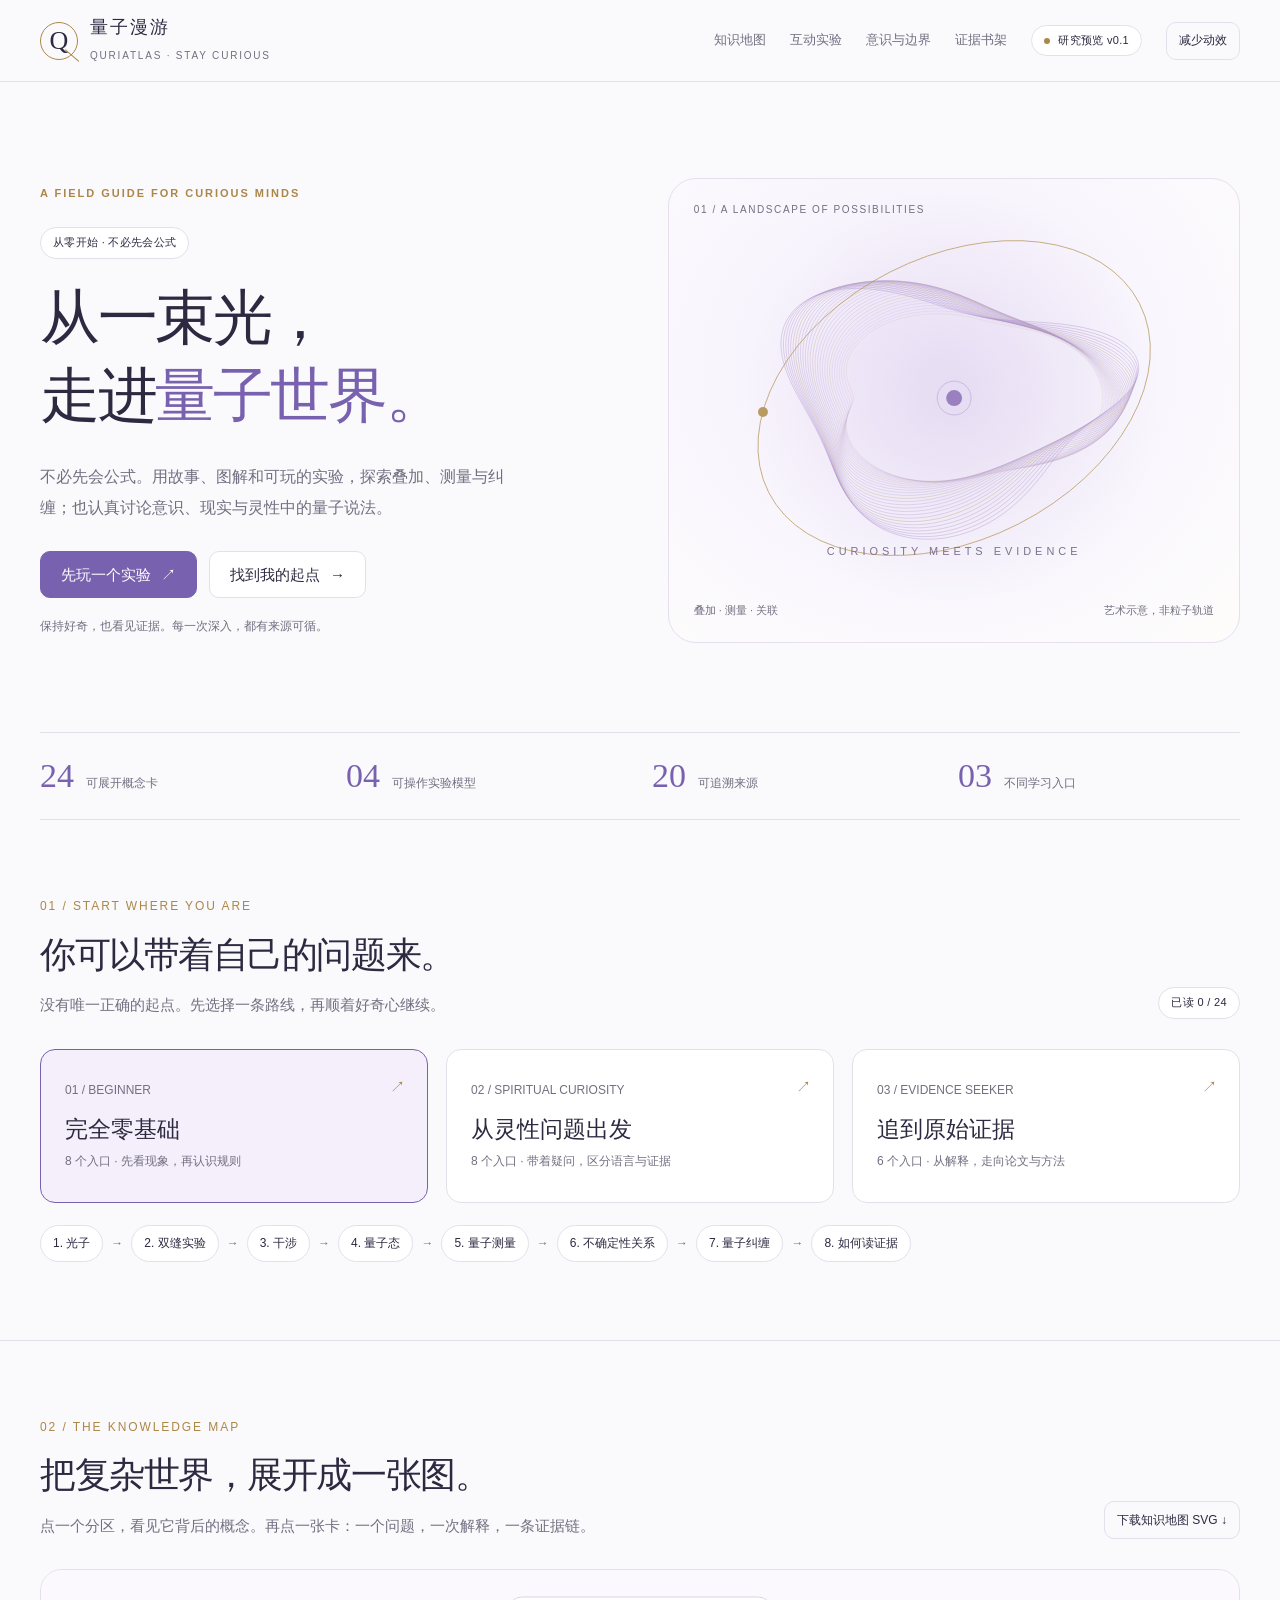
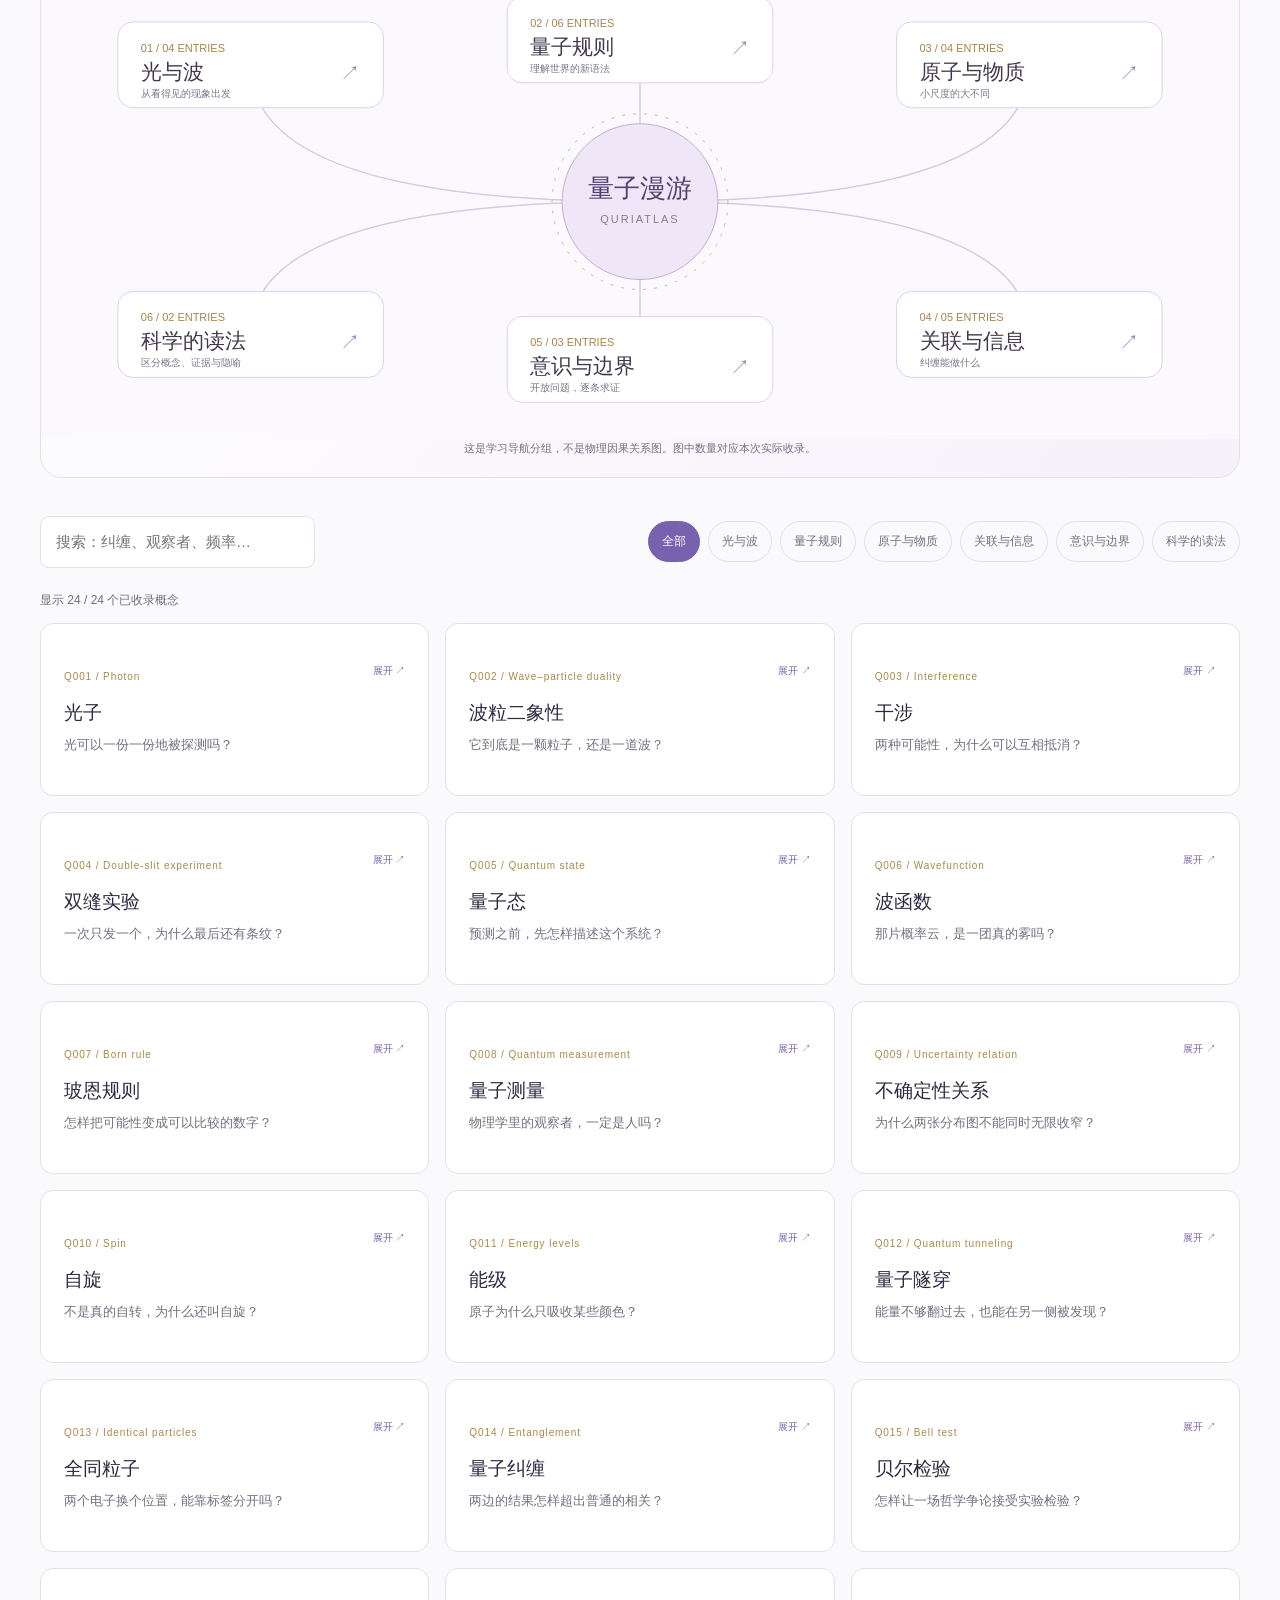
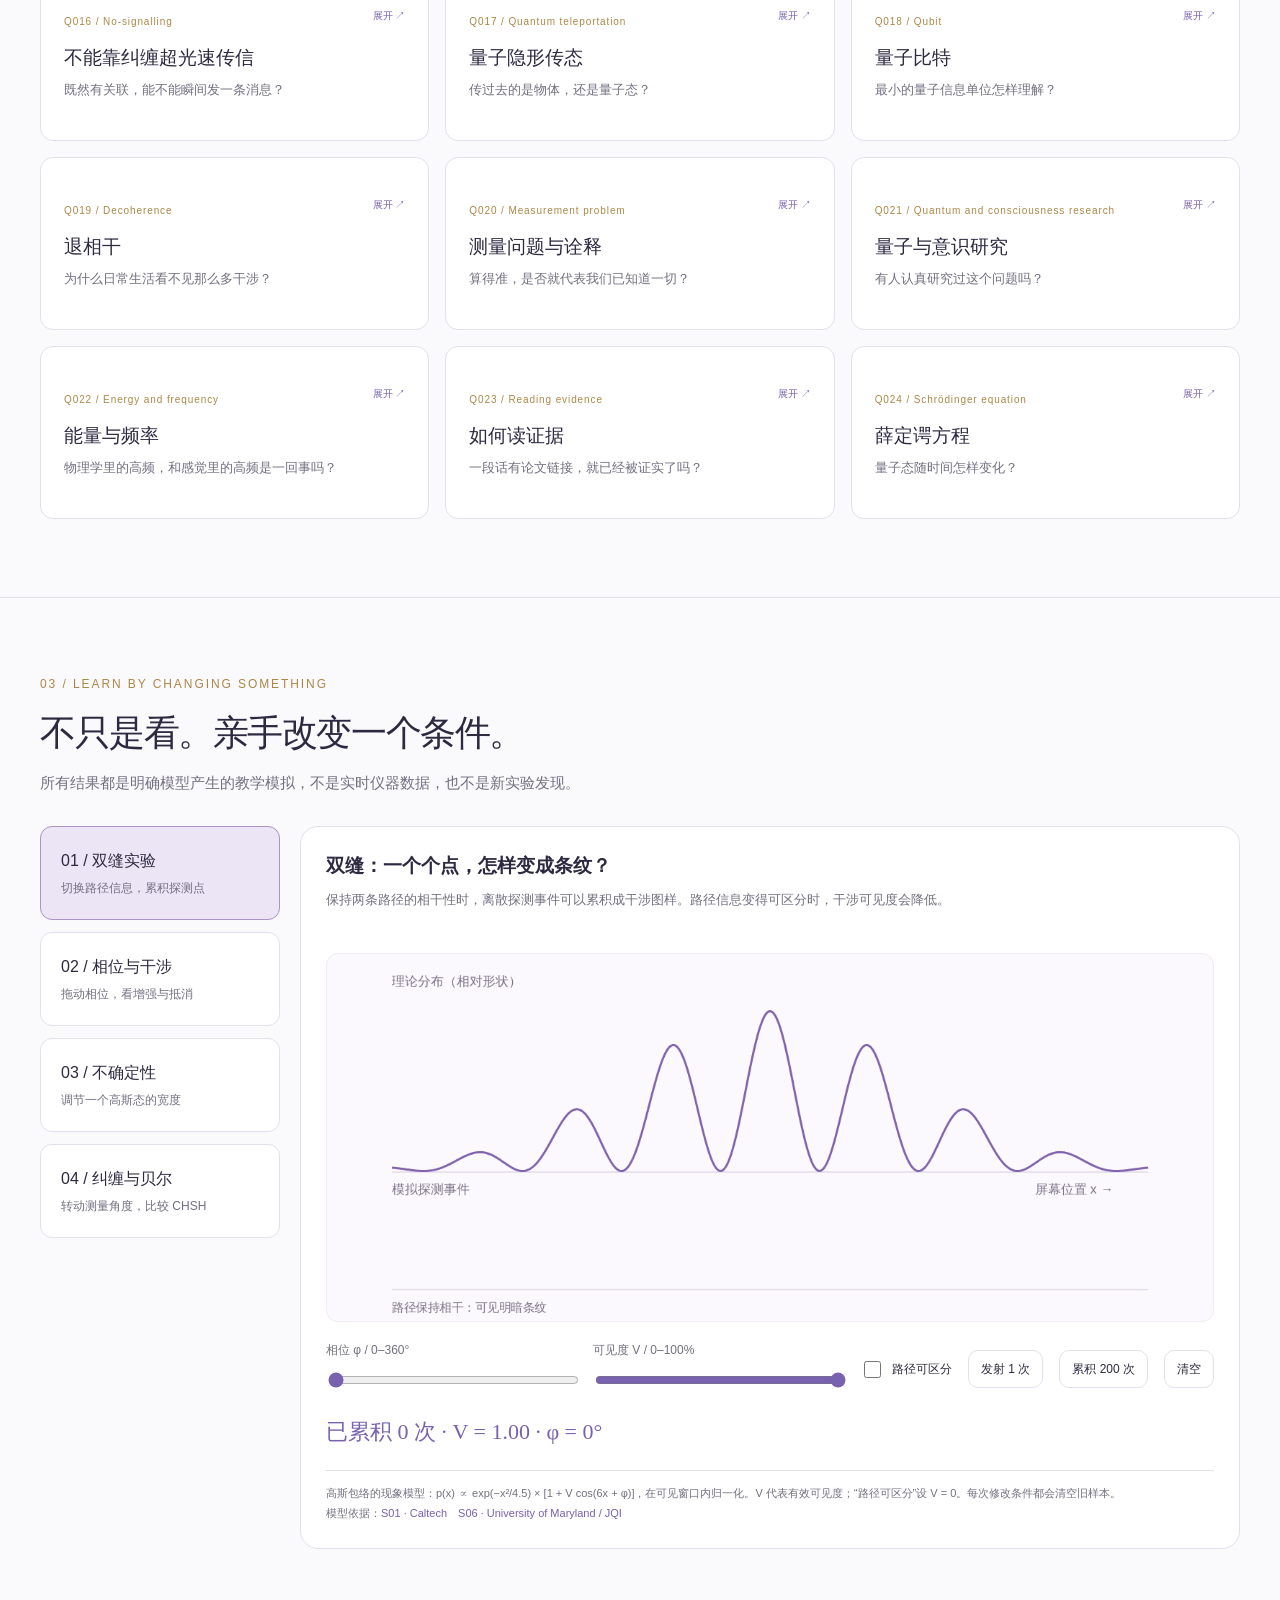
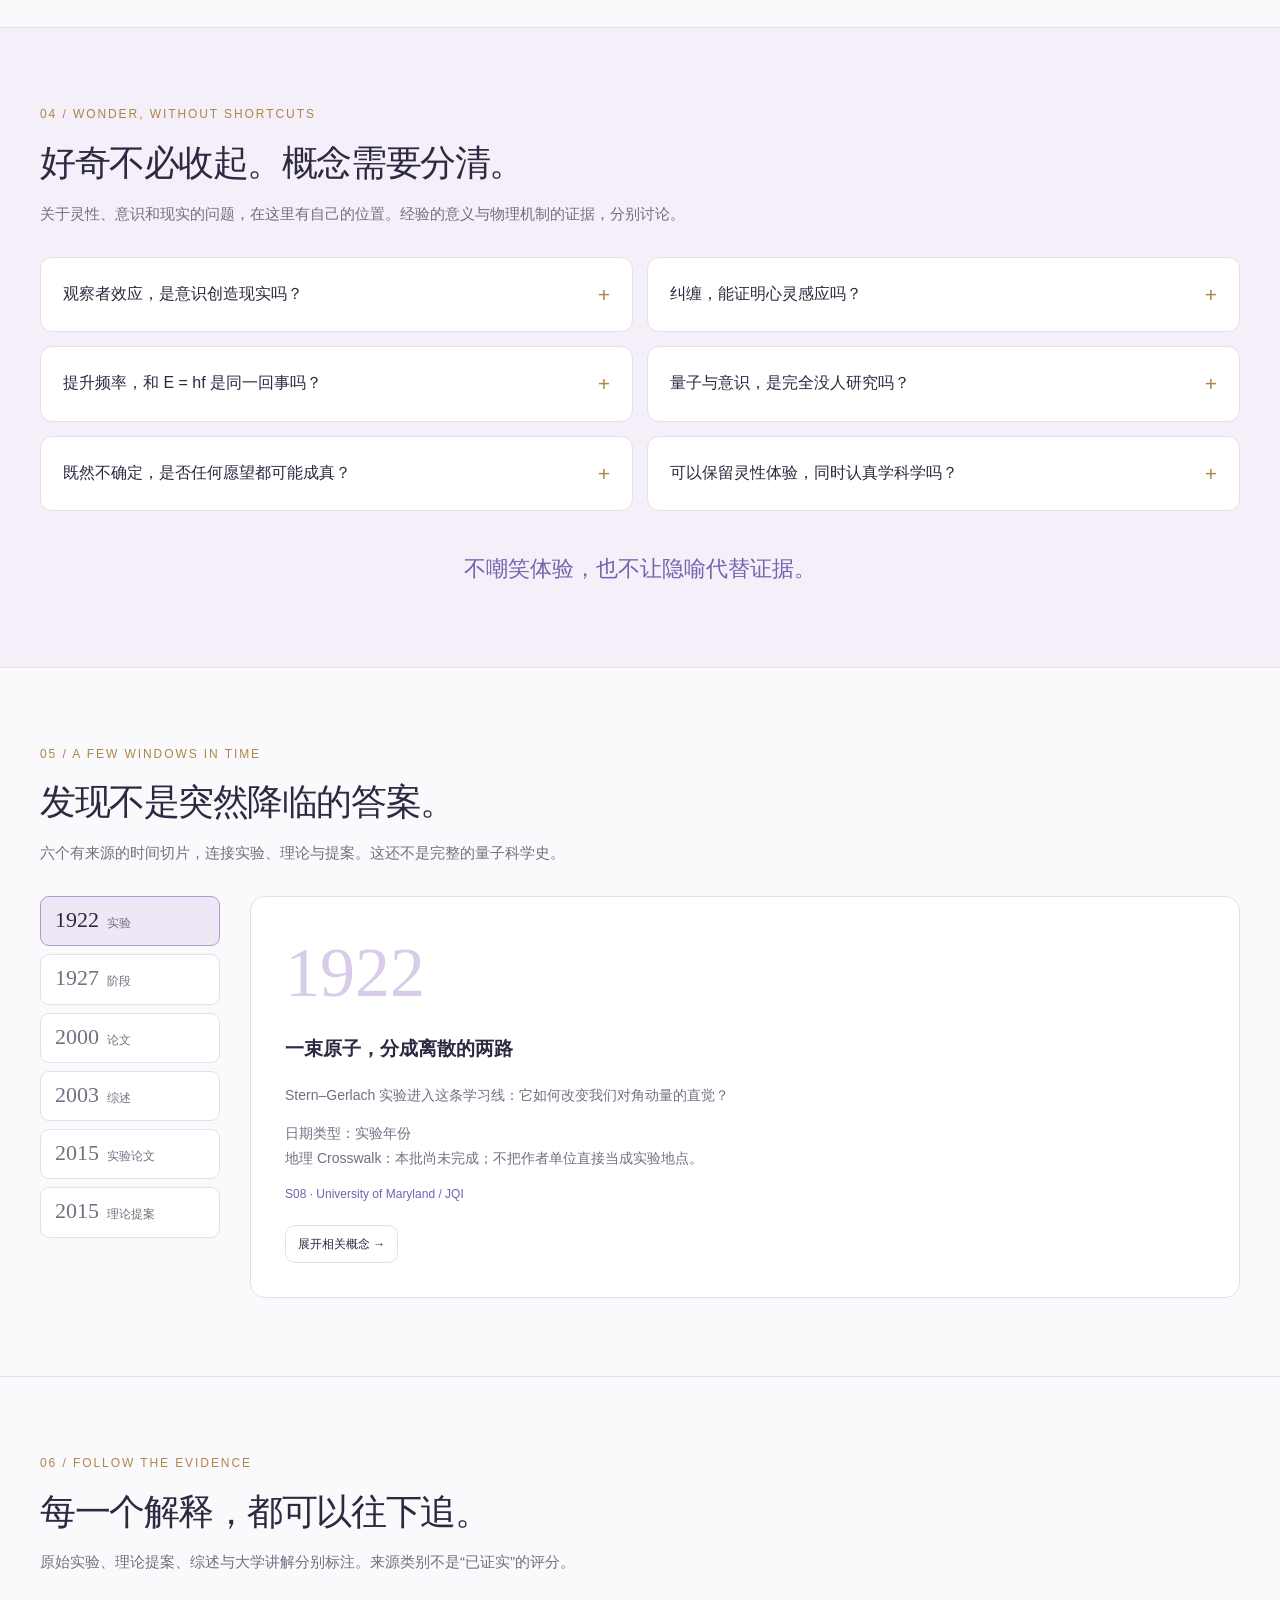
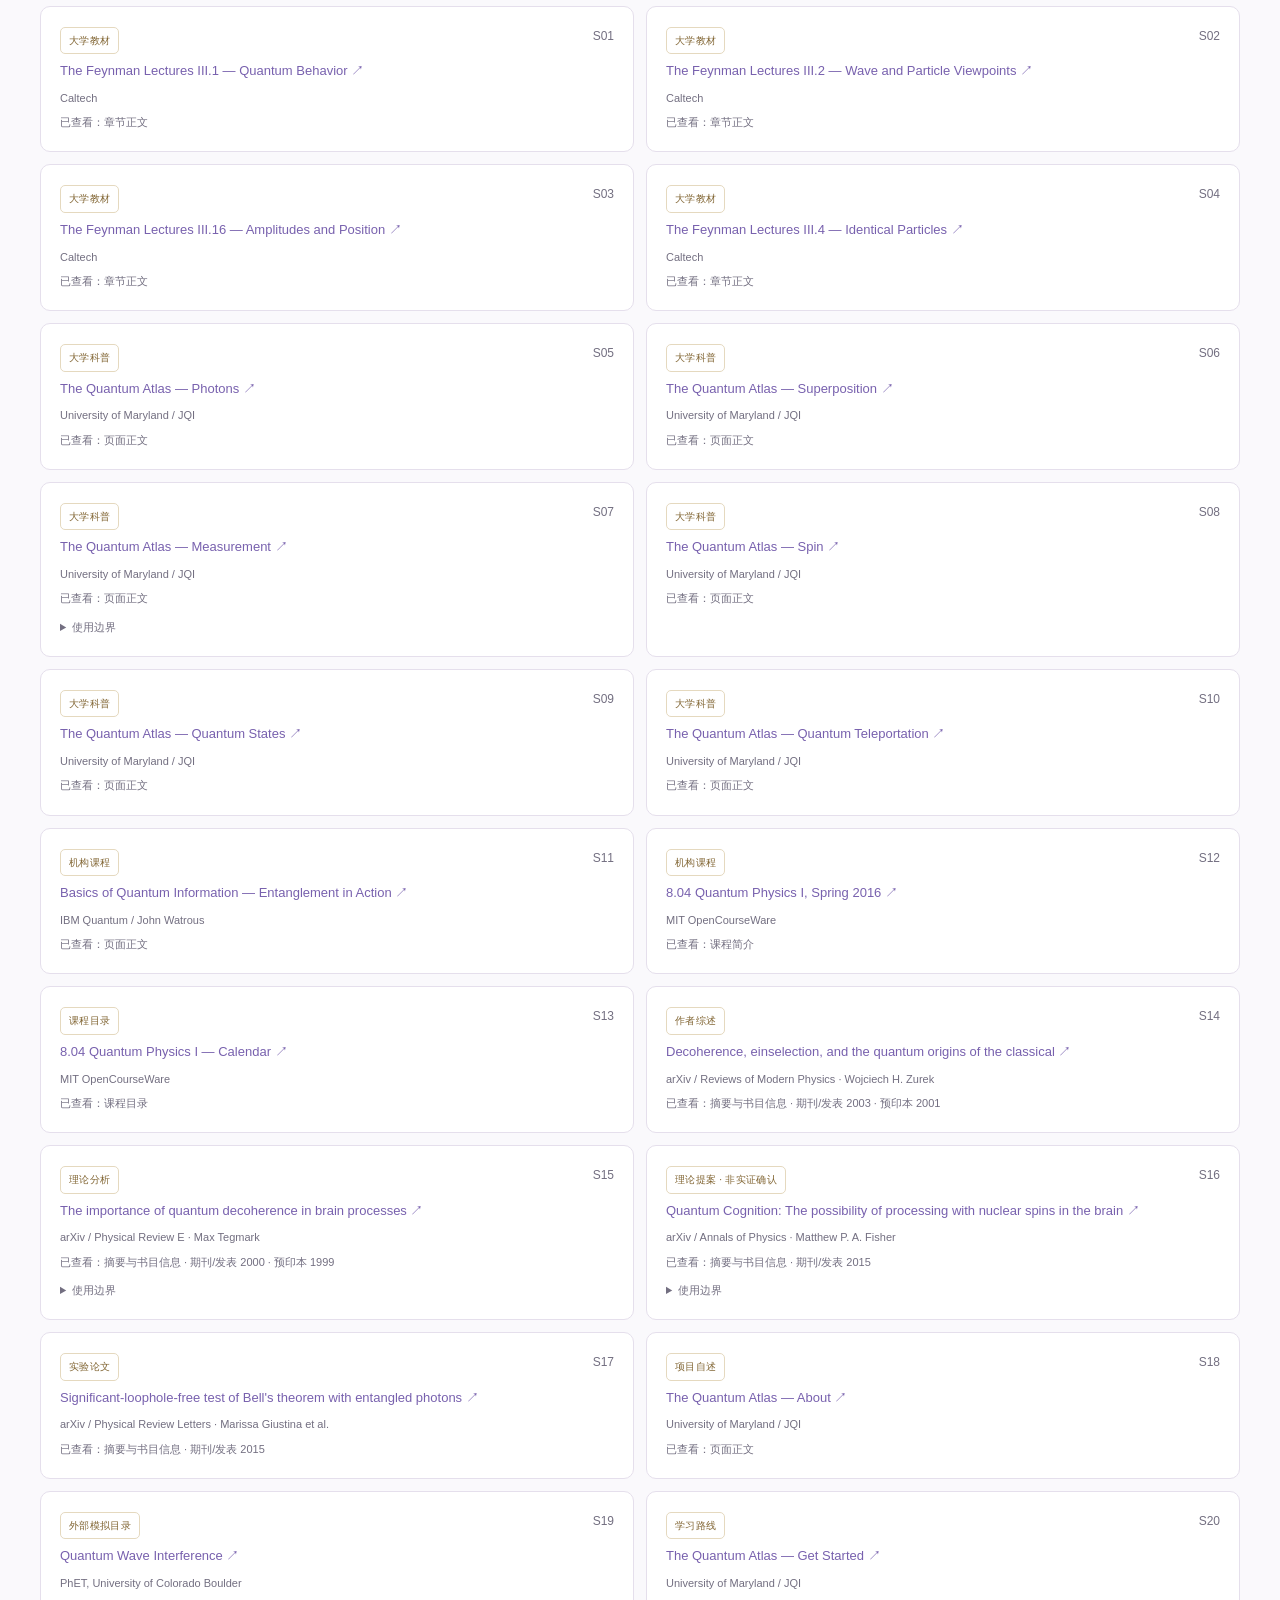
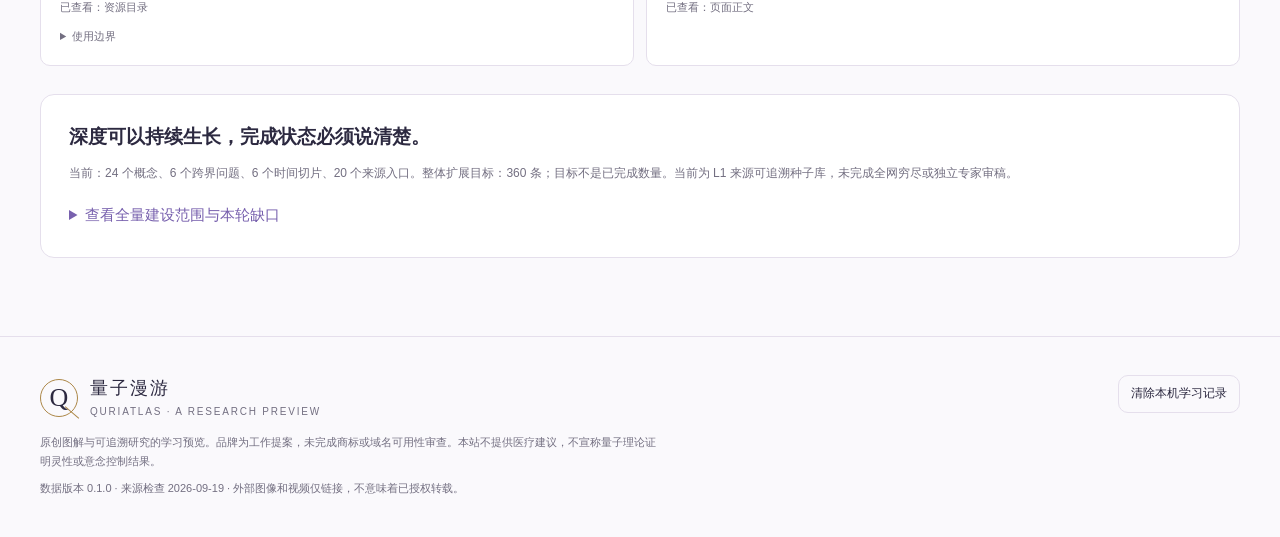
==== quantum/index.html @ 6b8bb113 "feat(quantum): add responsive interactive learning atlas with four scientific models" ====
<!doctype html>
<html lang="zh-CN">
<head>
<meta charset="utf-8"><meta name="viewport" content="width=device-width,initial-scale=1">
<title>量子漫游 QuriAtlas｜用故事、图解与互动实验看懂量子力学</title>
<meta name="description" content="为好奇的初学者准备的量子力学互动知识地图。用故事、图解、实验模型和可追溯来源，探索量子世界与意识问题。">
<style>
:root{--paper:#faf9fc;--card:#fff;--ink:#2c2940;--muted:#736f81;--purple:#7861ae;--light:#eeE8f6;--gold:#ac8747;--line:#e5dfec;--serif:Georgia,'Noto Serif CJK SC','Songti SC',serif;--sans:Inter,'Noto Sans CJK SC','PingFang SC','Microsoft YaHei',sans-serif}*{box-sizing:border-box}html{scroll-behavior:smooth;scroll-padding-top:95px}body{margin:0;color:var(--ink);background:var(--paper);font:15px/1.75 var(--sans)}button,input{font:inherit}button,a,input{touch-action:manipulation}button{cursor:pointer}a{color:var(--purple);text-decoration:none}a:hover{text-decoration:underline}button:focus-visible,a:focus-visible,input:focus-visible,summary:focus-visible,[tabindex]:focus-visible{outline:3px solid #9776c7;outline-offset:4px}button{border:0}button:disabled{cursor:default;opacity:.5}h1,h2,h3,p{margin-top:0}h1,h2{font-family:var(--serif);font-weight:500;letter-spacing:-.04em}h2{font-size:36px;line-height:1.4;margin-bottom:12px}h3{font-size:19px;line-height:1.5}small,.small{font-size:12px;color:var(--muted)}.wrap{width:min(1200px,calc(100% - 64px));margin:auto}.top{height:82px;position:sticky;top:0;z-index:10;background:rgba(250,249,252,.95);border-bottom:1px solid var(--line);backdrop-filter:blur(18px)}.bar{height:100%;display:flex;align-items:center;justify-content:space-between;gap:24px}.brand{display:flex;align-items:center;gap:12px;color:var(--ink);flex-shrink:0}.brandmark{width:38px;height:38px;border:1px solid var(--gold);border-radius:50%;display:grid;place-items:center;font:26px var(--serif);position:relative}.brandmark:after{content:'';position:absolute;right:-4px;bottom:3px;width:18px;height:1px;background:var(--gold);transform:rotate(40deg)}.brand b{display:block;font-weight:500;letter-spacing:.12em;font-size:18px;line-height:1.5}.brand small{font-size:10px;letter-spacing:.18em}.nav{display:flex;gap:24px;align-items:center}.nav a{font-size:13px;color:var(--muted)}.nav a:hover{color:var(--purple)}.pill{display:inline-flex;align-items:center;gap:8px;padding:5px 12px;border:1px solid var(--line);border-radius:24px;font-size:11px;letter-spacing:.03em;background:#fff}.dot{width:6px;height:6px;border-radius:50%;background:var(--gold)}.btn{display:inline-flex;align-items:center;justify-content:center;gap:10px;border:1px solid var(--line);border-radius:10px;padding:12px 20px;color:var(--ink);background:white;line-height:1.4;min-height:44px}.btn:hover{border-color:var(--purple);text-decoration:none;background:#f5f1fa}.primary{background:var(--purple);border-color:var(--purple);color:white}.primary:hover{background:#655096;color:white}.quiet{padding:8px 12px;min-height:38px;background:transparent;font-size:12px}.hero{display:grid;grid-template-columns:1.02fr 1fr;align-items:center;gap:44px;min-height:650px;padding-top:55px;padding-bottom:48px}.eyebrow{font-size:11px;letter-spacing:.18em;text-transform:uppercase;color:var(--gold);font-weight:600;margin-bottom:24px}.hero h1{font-size:60px;line-height:1.3;margin:20px 0 26px}.hero h1 em{font-style:normal;color:var(--purple)}.lead{font-size:16px;line-height:1.95;color:var(--muted);max-width:470px}.actions{display:flex;gap:12px;flex-wrap:wrap;margin:28px 0 18px}.hero-art{height:465px;border:1px solid #e6dff0;border-radius:28px;background:radial-gradient(ellipse at 45% 40%,#f4edfc 0%,#faf8fd 64%,#fefdfb 100%);position:relative;overflow:hidden}.hero-art svg{height:100%;width:100%;display:block}.art-top{position:absolute;left:25px;top:22px;font-size:10px;letter-spacing:.16em;color:var(--muted)}.art-bottom{position:absolute;bottom:22px;left:25px;right:25px;display:flex;justify-content:space-between;align-items:center;gap:16px;font-size:11px;color:var(--muted)}.orbit{transform-origin:260px 220px;animation:turn 60s linear infinite}@keyframes turn{to{transform:rotate(360deg)}}body.still .orbit{animation:none}@media(prefers-reduced-motion:reduce){html{scroll-behavior:auto}.orbit{animation:none}}.stats{display:grid;grid-template-columns:repeat(4,1fr);border-top:1px solid var(--line);border-bottom:1px solid var(--line);padding:24px 0;gap:24px}.stat b{display:inline-block;font:34px var(--serif);margin-right:12px;color:var(--purple)}.stat span{font-size:12px;color:var(--muted)}section{padding:78px 0;border-bottom:1px solid var(--line)}.section-top{display:flex;justify-content:space-between;align-items:end;gap:30px;margin-bottom:30px}.section-top p{color:var(--muted);max-width:700px;margin-bottom:0}.kicker{color:var(--gold);font:12px/1.4 var(--sans);letter-spacing:.16em;margin-bottom:15px}.routes{display:grid;grid-template-columns:repeat(3,1fr);gap:18px}.route{border:1px solid var(--line);border-radius:15px;padding:24px;text-align:left;color:var(--ink);background:#fff;position:relative;min-height:154px}.route:hover,.route.active{border-color:var(--purple);background:#f4effa}.route b{display:block;font:23px var(--serif);margin:13px 0 6px}.route .arrow{position:absolute;right:22px;top:24px;color:var(--gold)}.route small{display:block}.pathline{display:flex;align-items:center;flex-wrap:wrap;gap:8px;margin:22px 0 0}.step{padding:7px 12px;background:white;border:1px solid var(--line);border-radius:24px;font-size:12px;color:var(--ink)}.step:hover{border-color:var(--purple)}.step.read{background:var(--light)}.mapbox{background:linear-gradient(130deg,#fff,#f5f1fa);border:1px solid var(--line);border-radius:22px;overflow:hidden}.mapbox svg{display:block;width:100%;height:auto}.mapnode{cursor:pointer}.mapnode:hover rect{stroke:var(--purple);stroke-width:2}.mapnote{padding:0 24px 18px;text-align:center;font-size:11px;color:var(--muted)}.catalogue{margin-top:38px}.filters{display:flex;gap:8px;flex-wrap:wrap;align-items:center;margin-bottom:22px}.search{background:#fff;border:1px solid var(--line);border-radius:9px;padding:12px 15px;width:275px;max-width:100%;min-height:44px;margin-right:auto;color:var(--ink)}.chip{background:transparent;padding:9px 13px;border:1px solid var(--line);border-radius:24px;color:var(--muted);font-size:12px}.chip.active{background:var(--purple);color:white;border-color:var(--purple)}.cards{display:grid;grid-template-columns:repeat(3,1fr);gap:16px}.concept{display:block;text-align:left;background:white;border:1px solid var(--line);border-radius:13px;padding:23px;min-height:173px;color:var(--ink);transition:transform .15s,border-color .15s}.concept:hover{transform:translateY(-3px);border-color:#b49bce}.concept h3{margin:11px 0 7px;font-size:19px;font-weight:500}.concept p{font-size:13px;color:var(--muted);margin:0}.concept .num{color:var(--gold);font-size:10px;letter-spacing:.09em}.concept .readmark{float:right;color:var(--purple);font-size:10px}.empty{grid-column:1/-1;padding:24px;color:var(--muted)}.lab-shell{display:grid;grid-template-columns:240px 1fr;gap:20px;align-items:stretch}.labtabs{display:flex;flex-direction:column;gap:12px}.labtab{border:1px solid var(--line);background:#fff;border-radius:12px;padding:20px;text-align:left;color:var(--ink)}.labtab.active{background:#ece5f5;border-color:#ab93c4}.labtab b{display:block;font-size:16px;font-weight:500}.labtab small{display:block;margin-top:3px}.lab{border:1px solid var(--line);background:#fff;border-radius:18px;padding:25px;min-width:0}.lab h3{margin-bottom:8px}.lab-desc{font-size:13px;color:var(--muted);min-height:46px}.canvaswrap{border-radius:12px;background:#fbf9fd;overflow:hidden;margin:18px 0;border:1px solid #f0ebf5}canvas{display:block;width:100%;height:auto;aspect-ratio:820/340}.controls{display:flex;flex-wrap:wrap;gap:16px;align-items:center}.control{flex:1;min-width:165px}.control label{display:block;font-size:12px;color:var(--muted);margin-bottom:7px}.control input[type=range]{width:100%;accent-color:var(--purple);height:20px}.toggle{display:flex;align-items:center;gap:8px;font-size:12px;min-height:44px}.toggle input{accent-color:var(--purple);width:17px;height:17px}.lab-value{font-family:var(--serif);font-size:22px;color:var(--purple);margin:15px 0 10px}.lab-foot{font-size:11px;line-height:1.8;color:var(--muted);margin-top:18px;padding-top:13px;border-top:1px solid var(--line)}.pairs{font-size:12px;color:var(--muted);margin-top:8px}.bridge{background:#f4eff8}.bridge-grid{display:grid;grid-template-columns:repeat(2,1fr);gap:14px}.bridge details{background:#fff;border:1px solid var(--line);border-radius:12px;padding:22px}.bridge summary{cursor:pointer;list-style:none;display:flex;justify-content:space-between;gap:16px;font-size:16px}.bridge summary:after{content:'+';font-size:21px;color:var(--gold);line-height:1.4}.bridge details[open] summary:after{content:'−'}.bridge details p{font-size:13px;color:var(--muted);margin:16px 0 0}.tag{font-size:10px;display:inline-block;padding:4px 8px;border:1px solid #e5d9bf;color:#826634;border-radius:5px;margin-bottom:10px;letter-spacing:.03em}.principle{font:22px/1.8 var(--serif);margin:38px 0 0;color:var(--purple);text-align:center}.timeline{display:grid;grid-template-columns:180px 1fr;gap:30px}.years{display:flex;flex-direction:column;gap:8px}.year{border:1px solid var(--line);background:white;padding:10px 14px;border-radius:9px;text-align:left;color:var(--muted)}.year.active{background:var(--light);border-color:#b19acb;color:var(--ink)}.year b{font:22px var(--serif);margin-right:8px}.timecard{padding:34px;background:#fff;border:1px solid var(--line);border-radius:15px}.timecard .bigyear{font:70px var(--serif);color:#d8cce9;line-height:1.2;margin-bottom:20px}.timecard p{color:var(--muted);font-size:14px}.sources{display:grid;grid-template-columns:repeat(2,1fr);gap:12px}.source{border:1px solid var(--line);border-radius:10px;padding:19px;background:white;min-width:0}.source a{font-size:13px;display:block;overflow-wrap:anywhere;font-weight:500;margin:6px 0}.source p{font-size:11px;margin:5px 0 0;color:var(--muted);overflow-wrap:anywhere}.source .tag{margin:0}.source details{font-size:11px;color:var(--muted);margin-top:9px}.source summary{cursor:pointer}.coverage{padding:28px;border:1px solid var(--line);border-radius:14px;margin-top:28px;background:white}.coverage h3{margin-bottom:12px}.scopegrid{display:grid;grid-template-columns:repeat(3,1fr);gap:1px;background:var(--line);border:1px solid var(--line);margin-top:20px}.scopegrid div{background:white;padding:12px 16px;display:flex;justify-content:space-between;gap:10px;font-size:12px}.scopegrid b{color:var(--gold)}.coverage details{margin-top:18px}.coverage summary{cursor:pointer;color:var(--purple)}.footer{padding:38px 0;color:var(--muted);font-size:11px}.footer .bar{align-items:flex-start}.footer p{margin:0;max-width:620px}.footer .brand{margin-bottom:12px}.status{background:#fff9eb;border:1px solid #e8d5aa;border-radius:10px;padding:16px;margin:20px 0;font-size:13px}.error{color:#8b302f}dialog{border:1px solid var(--line);border-radius:20px;padding:0;max-width:740px;width:calc(100% - 36px);max-height:85vh;color:var(--ink);background:var(--paper)}dialog::backdrop{background:rgba(35,26,57,.36);backdrop-filter:blur(4px)}.modal{padding:36px}.modal header{display:flex;justify-content:space-between;align-items:flex-start;gap:18px}.modal h2{font-size:34px;margin-bottom:5px}.modal .english{color:var(--gold);font-size:12px;margin-bottom:24px;letter-spacing:.04em}.modal .hook{font:23px/1.6 var(--serif);color:var(--purple)}.modal .bodytext{font-size:16px;line-height:1.9}.note{padding:18px 20px;background:white;border:1px solid var(--line);border-radius:10px;margin-top:14px;font-size:14px}.note b{display:block;font-size:11px;color:var(--gold);letter-spacing:.1em;margin-bottom:7px}.sr-only{position:absolute;width:1px;height:1px;padding:0;margin:-1px;overflow:hidden;clip:rect(0,0,0,0);white-space:nowrap;border:0}.loading{padding:40px;text-align:center;color:var(--muted)}[hidden]{display:none!important}@media(max-width:1000px){.nav{gap:13px}.hero h1{font-size:48px}.hero{gap:24px;min-height:570px}.hero-art{height:400px}.cards{grid-template-columns:repeat(2,1fr)}.lab-shell{grid-template-columns:200px 1fr}.scopegrid{grid-template-columns:repeat(2,1fr)}}@media(max-width:720px){.wrap{width:calc(100% - 36px)}.top{height:70px}.nav a{display:none}.nav .pill{display:none}.brand b{font-size:16px}.brand small{font-size:9px}.hero{grid-template-columns:1fr;padding-top:35px;gap:25px}.hero h1{font-size:45px;line-height:1.35}.hero-art{height:335px}.lead{font-size:14px}.eyebrow{margin-bottom:15px}.stats{grid-template-columns:repeat(2,1fr);gap:20px}.stat b{font-size:28px}.stat span{font-size:11px}section{padding:52px 0}h2{font-size:29px}.section-top{display:block}.section-top .btn{margin-top:18px}.section-top p{font-size:13px}.routes{grid-template-columns:1fr;gap:10px}.route{padding:18px 22px;min-height:120px}.route b{font-size:21px;margin-top:8px}.cards{grid-template-columns:1fr}.concept{min-height:145px}.search{width:100%;margin-bottom:8px}.chip{padding:8px 11px}.lab-shell{grid-template-columns:1fr}.labtabs{display:grid;grid-template-columns:repeat(2,1fr);gap:8px}.labtab{padding:13px}.labtab b{font-size:14px}.labtab small{font-size:10px}.lab{padding:17px}.lab-desc{min-height:0}.lab-value{font-size:19px}.bridge-grid{grid-template-columns:1fr}.principle{font-size:19px}.timeline{grid-template-columns:1fr;gap:18px}.years{display:grid;grid-template-columns:repeat(3,1fr);gap:7px}.year{padding:9px}.year b{font-size:18px}.year small{display:block;font-size:10px}.timecard{padding:24px}.timecard .bigyear{font-size:55px}.sources{grid-template-columns:1fr}.scopegrid{grid-template-columns:1fr}.coverage{padding:20px}.footer .bar{display:block}.footer .btn{margin-top:18px}.modal{padding:24px}.mapbox svg{min-height:220px}.mapnote{font-size:10px}.control{min-width:130px}}
</style>
</head>
<body>
<a class="sr-only" href="#atlas">跳至知识地图</a>
<header class="top"><div class="wrap bar"><a class="brand" href="#home" aria-label="量子漫游首页"><span class="brandmark">Q</span><span><b>量子漫游</b><small>QURIATLAS · STAY CURIOUS</small></span></a><nav class="nav" aria-label="主导航"><a href="#atlas">知识地图</a><a href="#lab">互动实验</a><a href="#bridge">意识与边界</a><a href="#sources">证据书架</a><span class="pill"><i class="dot"></i>研究预览 v0.1</span><button class="btn quiet" id="motion" aria-pressed="false">减少动效</button></nav></div></header>
<main id="home">
<div class="wrap hero"><div><div class="eyebrow">A FIELD GUIDE FOR CURIOUS MINDS</div><span class="pill">从零开始 · 不必先会公式</span><h1>从一束光，<br>走进<em>量子世界。</em></h1><p class="lead" id="heroDesc">用故事、图解和可玩的实验，接近那些改变我们世界观的发现。</p><div class="actions"><a class="btn primary" href="#lab">先玩一个实验 <span aria-hidden="true">↗</span></a><a class="btn" href="#learn">找到我的起点 <span aria-hidden="true">→</span></a></div><div class="small">保持好奇，也看见证据。每一次深入，都有来源可循。</div></div><div class="hero-art"><div class="art-top">01 / A LANDSCAPE OF POSSIBILITIES</div><svg id="heroSvg" viewBox="0 0 520 465" role="img" aria-label="由交叠波纹构成的抽象量子主题视觉，不代表真实粒子轨道"><defs><radialGradient id="glow"><stop stop-color="#baa6d8" stop-opacity=".26"/><stop offset="1" stop-color="#baa6d8" stop-opacity="0"/></radialGradient></defs><circle cx="260" cy="220" r="210" fill="url(#glow)"/><g id="waves"></g><g class="orbit" fill="none" stroke="#b99a60" stroke-width=".7"><ellipse cx="260" cy="220" rx="209" ry="142" transform="rotate(-27 260 220)"/><circle cx="68" cy="234" r="5" fill="#b99a60" stroke="none"/></g><circle cx="260" cy="220" r="8" fill="#9b80bf"/><circle cx="260" cy="220" r="17" stroke="#cab9df" fill="none"/><text x="260" y="378" text-anchor="middle" font-size="11" fill="#7e718d" letter-spacing="4">CURIOSITY MEETS EVIDENCE</text></svg><div class="art-bottom"><span>叠加 · 测量 · 关联</span><span>艺术示意，非粒子轨道</span></div></div></div>
<div class="wrap stats"><div class="stat"><b id="countConcept">—</b><span>可展开概念卡</span></div><div class="stat"><b>04</b><span>可操作实验模型</span></div><div class="stat"><b id="countSource">—</b><span>可追溯来源</span></div><div class="stat"><b>03</b><span>不同学习入口</span></div></div>
<div class="wrap" id="loadMessage" role="status"><p class="loading">正在载入知识数据库…</p></div>
<section id="learn"><div class="wrap"><div class="section-top"><div><div class="kicker">01 / START WHERE YOU ARE</div><h2>你可以带着自己的问题来。</h2><p>没有唯一正确的起点。先选择一条路线，再顺着好奇心继续。</p></div><span class="pill" id="progress">已读 0 / 24</span></div><div class="routes" id="routes"></div><div class="pathline" id="pathline" aria-label="当前学习路线"></div></div></section>
<section id="atlas"><div class="wrap"><div class="section-top"><div><div class="kicker">02 / THE KNOWLEDGE MAP</div><h2>把复杂世界，展开成一张图。</h2><p>点一个分区，看见它背后的概念。再点一张卡：一个问题，一次解释，一条证据链。</p></div><button class="btn quiet" id="exportMap">下载知识地图 SVG ↓</button></div><div class="mapbox"><svg id="atlasSvg" viewBox="0 0 1200 470" role="group" aria-label="六个知识分区的互动地图"></svg><div class="mapnote">这是学习导航分组，不是物理因果关系图。图中数量对应本次实际收录。</div></div><div class="catalogue" id="catalogue"><div class="filters" id="filters"><label class="sr-only" for="search">搜索概念、中英文或问题</label><input class="search" id="search" type="search" placeholder="搜索：纠缠、观察者、频率…" autocomplete="off"><div id="chips" class="filters" style="margin:0"></div></div><p class="small" id="resultCount" aria-live="polite"></p><div class="cards" id="cards"></div></div></div></section>
<section id="lab"><div class="wrap"><div class="section-top"><div><div class="kicker">03 / LEARN BY CHANGING SOMETHING</div><h2>不只是看。亲手改变一个条件。</h2><p>所有结果都是明确模型产生的教学模拟，不是实时仪器数据，也不是新实验发现。</p></div></div><div class="lab-shell"><div class="labtabs" id="labtabs" aria-label="选择实验模型"></div><div class="lab"><h3 id="labTitle"></h3><p class="lab-desc" id="labDesc"></p><div class="canvaswrap"><canvas id="experiment" width="1230" height="510" role="img" aria-label="当前实验的理论曲线与模拟结果"></canvas></div><div class="controls" id="controls"></div><div class="lab-value" id="labValue" aria-live="polite"></div><div class="pairs" id="pairStats"></div><div class="lab-foot" id="labFoot"></div></div></div></div></section>
<section id="bridge" class="bridge"><div class="wrap"><div class="section-top"><div><div class="kicker">04 / WONDER, WITHOUT SHORTCUTS</div><h2>好奇不必收起。概念需要分清。</h2><p>关于灵性、意识和现实的问题，在这里有自己的位置。经验的意义与物理机制的证据，分别讨论。</p></div></div><div class="bridge-grid" id="bridges"></div><p class="principle">不嘲笑体验，也不让隐喻代替证据。</p></div></section>
<section id="history"><div class="wrap"><div class="section-top"><div><div class="kicker">05 / A FEW WINDOWS IN TIME</div><h2>发现不是突然降临的答案。</h2><p>六个有来源的时间切片，连接实验、理论与提案。这还不是完整的量子科学史。</p></div></div><div class="timeline"><div class="years" id="years" aria-label="选择时间切片"></div><article class="timecard" id="timecard"></article></div></div></section>
<section id="sources"><div class="wrap"><div class="section-top"><div><div class="kicker">06 / FOLLOW THE EVIDENCE</div><h2>每一个解释，都可以往下追。</h2><p>原始实验、理论提案、综述与大学讲解分别标注。来源类别不是“已证实”的评分。</p></div></div><div class="sources" id="sourceGrid"></div><div class="coverage"><h3>深度可以持续生长，完成状态必须说清楚。</h3><p class="small" id="coverageNote"></p><details><summary>查看全量建设范围与本轮缺口</summary><div class="scopegrid" id="scopeGrid"></div><p class="small" id="missing" style="margin-top:18px"></p></details></div></div></section>
</main>
<footer class="footer"><div class="wrap bar"><div><a class="brand" href="#home"><span class="brandmark">Q</span><span><b>量子漫游</b><small>QURIATLAS · A RESEARCH PREVIEW</small></span></a><p>原创图解与可追溯研究的学习预览。品牌为工作提案，未完成商标或域名可用性审查。本站不提供医疗建议，不宣称量子理论证明灵性或意念控制结果。</p><p id="buildInfo" style="margin-top:8px"></p></div><button class="btn quiet" id="resetProgress">清除本机学习记录</button></div></footer>
<dialog id="entryDialog"><div class="modal" id="modalBody"></div></dialog>
<script>
'use strict';
const $=s=>document.querySelector(s), esc=s=>String(s??'').replace(/[&<>"']/g,c=>({'&':'&amp;','<':'&lt;','>':'&gt;','"':'&quot;',"'":'&#39;'}[c]));
let DATA, category='all', pathId='beginner', read=new Set(), currentLab='slits', hits=[], pairs=null;
try{const saved=JSON.parse(localStorage.getItem('quri-read-v1')||'[]');if(Array.isArray(saved))read=new Set(saved.filter(x=>typeof x==='string'))}catch(e){}
function saveRead(){try{localStorage.setItem('quri-read-v1',JSON.stringify([...read]))}catch(e){}updateProgress()}
function sourceLinks(ids){return ids.map(id=>{const s=DATA.sources.find(s=>s.id===id);return s?`<a href="${esc(s.url)}" target="_blank" rel="noopener noreferrer">${esc(id)} · ${esc(s.organization)}</a>`:''}).join('　')}
function updateProgress(){if(!DATA)return;const n=DATA.entries.filter(e=>read.has(e.id)).length;$('#progress').textContent=`已读 ${n} / ${DATA.entries.length}`}
function openEntry(id){const e=DATA.entries.find(e=>e.id===id);if(!e)return;const dialog=$('#entryDialog');$('#modalBody').innerHTML=`<header><div><div class="kicker">${esc(e.id)} / CONCEPT NOTE</div><h2>${esc(e.title)}</h2></div><button class="btn quiet" id="closeDialog" aria-label="关闭概念卡">关闭 ×</button></header><div class="english">${esc(e.en)}</div><p class="hook">${esc(e.hook)}</p><p class="bodytext">${esc(e.summary)}</p><div class="note"><b>换个角度理解</b>${esc(e.example)}</div><div class="note"><b>这个解释的边界</b>${esc(e.limit)}</div><div class="note"><b>从这里追到来源 · L1 权威入口</b><div class="small">${sourceLinks(e.source_ids)}</div></div><div class="actions"><button class="btn primary" id="markRead">${read.has(e.id)?'已读 ✓':'标记已读'}</button><span class="small">仅保存在当前浏览器</span></div><div class="small">继续探索</div><div class="pathline">${e.next.map(id=>{const n=DATA.entries.find(x=>x.id===id);return n?`<button class="step nextentry" data-id="${esc(id)}">${esc(n.title)} →</button>`:''}).join('')}</div>`;$('#closeDialog').onclick=()=>dialog.close();$('#markRead').onclick=()=>{read.add(id);saveRead();$('#markRead').textContent='已读 ✓';renderCards();renderPath()};document.querySelectorAll('.nextentry').forEach(b=>b.onclick=()=>openEntry(b.dataset.id));if(!dialog.open)dialog.showModal()}
$('#entryDialog').addEventListener('click',e=>{if(e.target===$('#entryDialog'))$('#entryDialog').close()});
function renderPath(){const selected=DATA.learning_paths.find(p=>p.id===pathId);$('#routes').innerHTML=DATA.learning_paths.map((p,i)=>`<button class="route ${p.id===pathId?'active':''}" data-path="${p.id}" aria-pressed="${p.id===pathId}"><small>0${i+1} / ${['BEGINNER','SPIRITUAL CURIOSITY','EVIDENCE SEEKER'][i]}</small><b>${esc(p.title)}</b><small>${p.steps.length} 个入口 · ${['先看现象，再认识规则','带着疑问，区分语言与证据','从解释，走向论文与方法'][i]}</small><span class="arrow">↗</span></button>`).join('');document.querySelectorAll('.route').forEach(b=>b.onclick=()=>{pathId=b.dataset.path;renderPath()});$('#pathline').innerHTML=selected.steps.map((id,i)=>{const e=DATA.entries.find(x=>x.id===id);return `<button class="step ${read.has(id)?'read':''}" data-id="${id}">${i+1}. ${esc(e.title)}${read.has(id)?' ✓':''}</button>`}).join('<span class="small" aria-hidden="true">→</span>');$('#pathline').querySelectorAll('button').forEach(b=>b.onclick=()=>openEntry(b.dataset.id))}
function renderMap(){const mobile=innerWidth<720, cx=mobile?210:600, cy=mobile?470:232;$('#atlasSvg').setAttribute('viewBox',mobile?'0 0 420 940':'0 0 1200 470');const positions=mobile?[[210,90],[210,210],[210,330],[210,610],[210,730],[210,850]]:[[210,95],[600,70],[990,95],[990,365],[600,390],[210,365]];let svg='<title>量子漫游：六个知识分区</title><desc>按学习主题组织的二十四个入门概念，点击分区筛选概念卡。</desc><rect width="100%" height="100%" fill="#fbf9fd"/><g fill="none" stroke="#d6cae5" stroke-width="1.5">';positions.forEach(([x,y])=>{svg+=`<path d="M${cx} ${cy} Q${x} ${cy} ${x} ${y}"/>`});svg+='</g><g transform="translate('+ (cx-600) +' '+(cy-232)+')"><circle cx="600" cy="232" r="78" fill="#efe7f8" stroke="#c3acdc"/><circle cx="600" cy="232" r="88" fill="none" stroke="#d0b785" stroke-dasharray="3 8"/><text x="600" y="227" text-anchor="middle" fill="#51406e" font-size="26" font-family="serif">量子漫游</text><text x="600" y="253" text-anchor="middle" fill="#8b789e" font-size="11" letter-spacing="2">QURIATLAS</text></g>';DATA.categories.forEach((c,i)=>{const[x,y]=positions[i],n=DATA.entries.filter(e=>e.category===c.id).length;svg+=`<g class="mapnode" role="button" tabindex="0" data-cat="${c.id}" aria-label="${esc(c.name)}，${n} 个概念"><rect x="${x-133}" y="${y-43}" width="266" height="86" rx="15" fill="#fff" stroke="#ddd1e8"/><text x="${x-110}" y="${y-13}" fill="#a6864b" font-size="11">0${i+1} / ${String(n).padStart(2,'0')} ENTRIES</text><text x="${x-110}" y="${y+14}" fill="#43374f" font-size="21" font-family="serif">${esc(c.name)}</text><text x="${x+110}" y="${y+15}" fill="#a38abb" text-anchor="end" font-size="20">↗</text><text x="${x-110}" y="${y+32}" fill="#7c7488" font-size="10">${esc(c.subtitle)}</text></g>`});$('#atlasSvg').innerHTML=svg;$('#atlasSvg').querySelectorAll('.mapnode').forEach(n=>{const activate=()=>{category=n.dataset.cat;renderCards();$('#catalogue').scrollIntoView({behavior:matchMedia('(prefers-reduced-motion:reduce)').matches?'auto':'smooth'})};n.onclick=activate;n.onkeydown=e=>{if(e.key==='Enter'||e.key===' '){e.preventDefault();activate()}}})}
function renderCards(){const query=$('#search').value.toLowerCase().trim();$('#chips').innerHTML=[{id:'all',name:'全部'},...DATA.categories].map(c=>`<button class="chip ${category===c.id?'active':''}" data-cat="${c.id}" aria-pressed="${category===c.id}">${esc(c.name)}</button>`).join('');$('#chips').querySelectorAll('button').forEach(b=>b.onclick=()=>{category=b.dataset.cat;renderCards()});const entries=DATA.entries.filter(e=>(category==='all'||e.category===category)&&[e.title,e.en,e.hook,e.summary].join(' ').toLowerCase().includes(query));$('#resultCount').textContent=`显示 ${entries.length} / ${DATA.entries.length} 个已收录概念`;$('#cards').innerHTML=entries.length?entries.map(e=>`<button class="concept" data-id="${e.id}"><span class="num">${e.id} / ${esc(e.en)}</span><span class="readmark">${read.has(e.id)?'已读 ✓':'展开 ↗'}</span><h3>${esc(e.title)}</h3><p>${esc(e.hook)}</p></button>`).join(''):'<p class="empty">本批次尚无匹配内容。试试其他词，或切换到“全部”。</p>';$('#cards').querySelectorAll('button').forEach(b=>b.onclick=()=>openEntry(b.dataset.id))}
const models={slits:{title:'双缝：一个个点，怎样变成条纹？',sub:'切换路径信息，累积探测点',entry:'Q004',sources:['S01','S06'],foot:'高斯包络的现象模型：p(x) ∝ exp(−x²/4.5) × [1 + V cos(6x + φ)]，在可见窗口内归一化。V 代表有效可见度；“路径可区分”设 V = 0。每次修改条件都会清空旧样本。'},phase:{title:'干涉：把两个振幅相加',sub:'拖动相位，看增强与抵消',entry:'Q003',sources:['S01','S06'],foot:'示例绘制 sin(x) 与 sin(x + φ) 的和，合振幅为 2|cos(φ/2)|。这是相位叠加的数学示意；经典波也会干涉，不单凭此图判断量子性。'},uncertainty:{title:'不确定性：一边收窄，另一边展开',sub:'调节一个高斯态的宽度',entry:'Q009',sources:['S02','S03'],foot:'仅示范最小不确定度高斯态。采用无量纲单位 ℏ = 1，Δp = 1/(2Δx)，所以 ΔxΔp = 0.5。一般量子态满足不等式，不保证取等号；横轴范围有限。'},bell:{title:'贝尔检验：关联不只是“同时发生”',sub:'转动测量角度，比较 CHSH',entry:'Q015',sources:['S11','S17'],foot:'理想自旋单态 E(a,b) = −cos(a−b)。取 A=0°、A′=90°、B=θ、B′=−θ，|S|=2|cosθ+sinθ|。局域模型界限 2 依赖测量设置独立性等假设。此处模拟不是实际贝尔检验；单侧理论概率始终为 1/2。'}};
function range(id,label,min,max,value,step=1){return `<div class="control"><label for="${id}">${label}</label><input id="${id}" type="range" min="${min}" max="${max}" value="${value}" step="${step}"></div>`}
function renderLab(){hits=[];pairs=null;$('#labtabs').innerHTML=Object.entries(models).map(([id,m],i)=>`<button class="labtab ${currentLab===id?'active':''}" data-lab="${id}" aria-pressed="${currentLab===id}"><b>0${i+1} / ${['双缝实验','相位与干涉','不确定性','纠缠与贝尔'][i]}</b><small>${esc(m.sub)}</small></button>`).join('');$('#labtabs').querySelectorAll('button').forEach(b=>b.onclick=()=>{currentLab=b.dataset.lab;renderLab()});const m=models[currentLab];$('#labTitle').textContent=m.title;$('#labDesc').textContent=DATA.entries.find(e=>e.id===m.entry).summary;$('#labFoot').innerHTML=esc(m.foot)+'<br>模型依据：'+sourceLinks(m.sources);$('#pairStats').textContent='';let controls='';if(currentLab==='slits')controls=range('phase','相位 φ / 0–360°',0,360,0)+range('visibility','可见度 V / 0–100%',0,100,100)+'<label class="toggle"><input id="detector" type="checkbox">路径可区分</label><button class="btn quiet" id="addOne">发射 1 次</button><button class="btn quiet" id="addMany">累积 200 次</button><button class="btn quiet" id="clearHits">清空</button>';if(currentLab==='phase')controls=range('phase','相对相位 φ / 0–360°',0,360,60);if(currentLab==='uncertainty')controls=range('width','位置标准差 Δx / 0.30–2.00',.3,2,.7,.01);if(currentLab==='bell')controls=range('theta','测量角度 θ / 0–90°',0,90,45)+'<button class="btn quiet" id="samplePairs">模拟 1000 对结果</button>';$('#controls').innerHTML=controls;$('#controls').querySelectorAll('input').forEach(el=>el.oninput=()=>{hits=[];pairs=null;drawLab()});if(currentLab==='slits'){$('#addOne').onclick=()=>addHits(1);$('#addMany').onclick=()=>addHits(200);$('#clearHits').onclick=()=>{hits=[];drawLab()}}if(currentLab==='bell')$('#samplePairs').onclick=samplePairs;drawLab()}
const canvas=$('#experiment'),ctx=canvas.getContext('2d');const C={purple:'#8063ac',gold:'#b28f50',line:'#ded5e8',muted:'#7a7187',light:'#d8c9ea',ink:'#41334f'};
function startDraw(){ctx.setTransform(1.5,0,0,1.5,0,0);ctx.clearRect(0,0,820,340);ctx.font='12px sans-serif';ctx.lineWidth=1;ctx.textAlign='left'}
function text(s,x,y,color=C.muted,size=12){ctx.fillStyle=color;ctx.font=`${size}px sans-serif`;ctx.fillText(s,x,y)}
function line(x1,y1,x2,y2,color=C.line,dash=[]){ctx.strokeStyle=color;ctx.setLineDash(dash);ctx.beginPath();ctx.moveTo(x1,y1);ctx.lineTo(x2,y2);ctx.stroke();ctx.setLineDash([])}
function curve(fn,y0,scale,color,xmin=-4,xmax=4){ctx.strokeStyle=color;ctx.lineWidth=2;ctx.beginPath();for(let i=0;i<=700;i++){const x=xmin+(xmax-xmin)*i/700,y=y0-scale*fn(x);i?ctx.lineTo(60+i,y):ctx.moveTo(60+i,y)}ctx.stroke();ctx.lineWidth=1}
function slitParams(){return {phase:Number($('#phase').value)*Math.PI/180,v:$('#detector').checked?0:Number($('#visibility').value)/100}}
function slitDist(){const{phase,v}=slitParams();let a=[],sum=0;for(let i=0;i<1000;i++){const x=-4+8*(i+.5)/1000,w=Math.exp(-x*x/4.5)*(1+v*Math.cos(6*x+phase));sum+=w;a.push(sum)}return a.map(x=>x/sum)}
function addHits(n){if(hits.length+n>10000){$('#pairStats').textContent='本轮最多显示 10,000 个样本；清空后可继续。';return}const cdf=slitDist();for(let i=0;i<n;i++){const r=Math.random();let lo=0,hi=cdf.length-1;while(lo<hi){const mid=(lo+hi)>>1;if(cdf[mid]<r)lo=mid+1;else hi=mid}hits.push({x:60+700*(lo+Math.random())/1000,y:237+Math.random()*69})}drawLab()}
function samplePairs(){const theta=Number($('#theta').value)*Math.PI/180,E=-Math.cos(theta);let aPlus=0,bPlus=0,same=0;for(let i=0;i<1000;i++){const a=Math.random()<.5?1:-1,b=Math.random()<(1+E)/2?a:-a;if(a===1)aPlus++;if(b===1)bPlus++;if(a===b)same++}pairs={aPlus,bPlus,same};drawLab()}
function drawLab(){startDraw();$('#pairStats').textContent='';if(currentLab==='slits'){const{phase,v}=slitParams();text('理论分布（相对形状）',60,29);line(60,202,760,202);curve(x=>Math.exp(-x*x/4.5)*(1+v*Math.cos(6*x+phase)),201,74,C.purple);text('屏幕位置 x →',655,222);text('模拟探测事件',60,222);ctx.fillStyle=C.purple;for(const h of hits){ctx.globalAlpha=.5;ctx.beginPath();ctx.arc(h.x,h.y,1.4,0,Math.PI*2);ctx.fill()}ctx.globalAlpha=1;line(60,311,760,311);$('#labValue').textContent=`已累积 ${hits.length} 次  ·  V = ${v.toFixed(2)}  ·  φ = ${Math.round(phase*180/Math.PI)}°`;$('#visibility').disabled=$('#detector').checked;text(v===0?'路径可区分：本模型无干涉条纹':'路径保持相干：可见明暗条纹',60,331,C.muted,11)}if(currentLab==='phase'){const phi=Number($('#phase').value)*Math.PI/180;line(60,180,760,180);curve(x=>Math.sin(2*x),180,59,C.light);curve(x=>Math.sin(2*x+phi),180,59,C.gold);curve(x=>Math.sin(2*x)+Math.sin(2*x+phi),180,59,C.purple);text('淡紫：振幅 1　　金色：振幅 2　　深紫：两者之和',60,30);text('这是数学示意；不表示概率密度。',60,320);$('#labValue').textContent=`φ = ${Math.round(phi*180/Math.PI)}°  ·  合振幅 = ${(2*Math.abs(Math.cos(phi/2))).toFixed(2)}`}
if(currentLab==='uncertainty'){const dx=Number($('#width').value),dp=.5/dx;const gaussian=s=>x=>Math.exp(-x*x/(2*s*s))/(s*Math.sqrt(2*Math.PI));line(60,153,760,153);line(60,308,760,308);curve(gaussian(dx),153,77,C.purple);curve(gaussian(dp),308,77,C.gold);text('位置概率密度  p(x)',60,27,C.purple);text('动量概率密度  p(p)',60,184,C.gold);text('−4',60,168);text('0',408,168);text('+4',745,168);text('−4',60,329);text('0',408,329);text('+4',745,329);$('#labValue').textContent=`Δx = ${dx.toFixed(2)}  ·  Δp = ${dp.toFixed(2)}  ·  ΔxΔp = 0.50`}
if(currentLab==='bell'){const angle=Number($('#theta').value),r=angle*Math.PI/180,S=2*Math.abs(Math.cos(r)+Math.sin(r));const px=t=>60+700*t/90,py=s=>286-74*s;line(60,286,760,286);line(60,py(2),760,py(2),C.gold,[5,5]);text('局域模型界限 2',60,py(2)-12,C.gold);ctx.strokeStyle=C.purple;ctx.lineWidth=2;ctx.beginPath();for(let i=0;i<=180;i++){const t=i/2,y=py(2*(Math.cos(t*Math.PI/180)+Math.sin(t*Math.PI/180)));i?ctx.lineTo(px(t),y):ctx.moveTo(px(t),y)}ctx.stroke();line(px(angle),py(S),px(angle),286,C.light,[3,4]);ctx.fillStyle=C.purple;ctx.beginPath();ctx.arc(px(angle),py(S),5,0,Math.PI*2);ctx.fill();text('|S|：理想量子模型的 CHSH 曲线',60,29);text('θ = 0°',60,310);text('45°',398,310);text('90°',731,310);$('#labValue').textContent=`θ = ${angle}°  ·  |S| = ${S.toFixed(3)}  ·  单侧理论结果各 50%`;if(pairs)$('#pairStats').textContent=`仅取 A=0°、B=${angle}° 的1000对模拟样本：A+ ${pairs.aPlus}次；B+ ${pairs.bPlus}次；同号 ${pairs.same}次。有限样本不必恰好一半；这不是用四组实际测量估计的 S。`}}
function showTime(i){const t=DATA.timeline[i];$('#years').innerHTML=DATA.timeline.map((t,j)=>`<button class="year ${i===j?'active':''}" data-index="${j}" aria-pressed="${i===j}"><b>${t.year}</b><small>${['实验','阶段','论文','综述','实验论文','理论提案'][j]}</small></button>`).join('');$('#years').querySelectorAll('button').forEach(b=>b.onclick=()=>showTime(Number(b.dataset.index)));$('#timecard').innerHTML=`<div class="bigyear">${t.year}</div><h3>${esc(t.title)}</h3><p>${esc(t.text)}</p><p class="small">日期类型：${esc(({experiment_year:'实验年份',period_endpoint_1926_1927:'1926–1927 年阶段的结束年份',journal_publication_year:'期刊发表年份',review_publication_year:'综述发表年份',paper_publication_year:'论文发表年份',proposal_publication_year:'提案发表年份'})[t.date_type]||t.date_type)}<br>地理 Crosswalk：本批尚未完成；不把作者单位直接当成实验地点。</p><div class="small">${sourceLinks(t.source_ids)}</div><button class="btn quiet" id="timeConcept" style="margin-top:20px">展开相关概念 →</button>`;$('#timeConcept').onclick=()=>openEntry(t.related)}
const kindLabels={institutional_textbook:'大学教材',institutional_explainer:'大学科普',institutional_course:'机构课程',course_curriculum:'课程目录',author_review:'作者综述',theoretical_paper:'理论分析',theoretical_proposal:'理论提案 · 非实证确认',experimental_paper:'实验论文',project_self_description:'项目自述',simulation_catalog:'外部模拟目录',institutional_learning_path:'学习路线'};
function renderSources(){$('#sourceGrid').innerHTML=DATA.sources.map(s=>`<article class="source"><span class="tag">${esc(kindLabels[s.kind]||s.kind)}</span><small style="float:right">${esc(s.id)}</small><a href="${esc(s.url)}" target="_blank" rel="noopener noreferrer">${esc(s.title)} ↗</a><p>${esc(s.organization)}${s.author?' · '+esc(s.author):''}</p><p>已查看：${esc(({chapter_text:'章节正文',page_text:'页面正文',course_overview:'课程简介',curriculum:'课程目录',abstract_and_metadata:'摘要与书目信息',catalog_page:'资源目录'})[s.review]||s.review)}${s.publication_year?' · 期刊/发表 '+s.publication_year:''}${s.preprint_year?' · 预印本 '+s.preprint_year:''}</p>${s.limitation?`<details><summary>使用边界</summary>${esc(s.limitation)}</details>`:''}</article>`).join('');$('#coverageNote').textContent=`当前：${DATA.entries.length} 个概念、${DATA.bridges.length} 个跨界问题、${DATA.timeline.length} 个时间切片、${DATA.sources.length} 个来源入口。整体扩展目标：${DATA.expansion_plan.target_canonical_entries} 条；目标不是已完成数量。当前为 L1 来源可追溯种子库，未完成全网穷尽或独立专家审稿。`;$('#scopeGrid').innerHTML=DATA.expansion_plan.domains.map(d=>`<div><span>${esc(d.name)}</span><b>目标 ${d.target}</b></div>`).join('');$('#missing').textContent='待补：'+DATA.expansion_plan.missing.join('；')+'。';$('#buildInfo').textContent=`数据版本 ${DATA.version} · 来源检查 ${DATA.updated} · 外部图像和视频仅链接，不意味着已授权转载。`}
function init(){document.title=DATA.brand.title;$('#heroDesc').textContent=DATA.brand.description;$('#countConcept').textContent=String(DATA.entries.length).padStart(2,'0');$('#countSource').textContent=DATA.sources.length;$('#loadMessage').hidden=true;updateProgress();renderPath();renderMap();renderCards();renderLab();showTime(0);renderSources();$('#bridges').innerHTML=DATA.bridges.map(b=>`<details><summary>${esc(b.question)}</summary><p><span class="tag">${esc(b.label)}</span><br>${esc(b.answer)}</p><p class="small">${b.source_ids.length?sourceLinks(b.source_ids):'这是本站编辑原则，不是实验结论。'}</p></details>`).join('')}
let resizeTimer;addEventListener('resize',()=>{clearTimeout(resizeTimer);resizeTimer=setTimeout(()=>{if(DATA)renderMap()},150)});
$('#search').oninput=()=>{if(DATA)renderCards()};$('#motion').onclick=()=>{const still=document.body.classList.toggle('still');$('#motion').setAttribute('aria-pressed',String(still));$('#motion').textContent=still?'恢复动效':'减少动效'};$('#resetProgress').onclick=()=>{read.clear();saveRead();if(DATA){renderPath();renderCards()}$('#resetProgress').textContent='本机记录已清除'};$('#exportMap').onclick=()=>{const clone=$('#atlasSvg').cloneNode(true);clone.setAttribute('xmlns','http://www.w3.org/2000/svg');clone.setAttribute('font-family','Noto Sans CJK SC, PingFang SC, sans-serif');clone.querySelectorAll('[tabindex]').forEach(n=>{n.removeAttribute('tabindex');n.removeAttribute('role')});const url=URL.createObjectURL(new Blob([new XMLSerializer().serializeToString(clone)],{type:'image/svg+xml;charset=utf-8'})),a=document.createElement('a');a.href=url;a.download='QuriAtlas-knowledge-map.svg';a.click();setTimeout(()=>URL.revokeObjectURL(url),1000)};
(function hero(){let svg='';for(let j=0;j<28;j++){let d='';for(let i=0;i<=220;i++){const t=2*Math.PI*i/220,r=125+24*Math.cos(3*t+j*.045),x=260+(r+j*1.65)*Math.cos(t),y=220+(r*.67+j*1.1)*Math.sin(t)+17*Math.sin(2*t+j*.14);d+=(i?'L':'M')+x.toFixed(2)+' '+y.toFixed(2)}svg+=`<path d="${d}Z" fill="none" stroke="${j%7===0?'#b99a60':'#ac93ca'}" stroke-opacity="${.2+j*.016}" stroke-width=".65"/>`}$('#waves').innerHTML=svg})();
(async()=>{try{const embedded=$('#offline-data');if(embedded){DATA=JSON.parse(embedded.textContent)}else{const url=new URL('data/CURRENT.json',location.href);let res=await fetch(url);if(!res.ok)throw new Error('CURRENT.json '+res.status);const manifest=await res.json();res=await fetch(new URL(manifest.dataset,url));if(!res.ok)throw new Error('dataset '+res.status);DATA=await res.json()}if(!Array.isArray(DATA.entries)||!Array.isArray(DATA.sources))throw new Error('数据格式不完整');init()}catch(e){$('#loadMessage').innerHTML='<div class="status error">数据库未能载入。请使用本项目的本地 HTTP 服务打开，或使用独立离线 HTML 版本。错误：'+esc(e.message)+'</div>';$('#exportMap').disabled=true;console.error(e)}})();
</script>
</body></html>
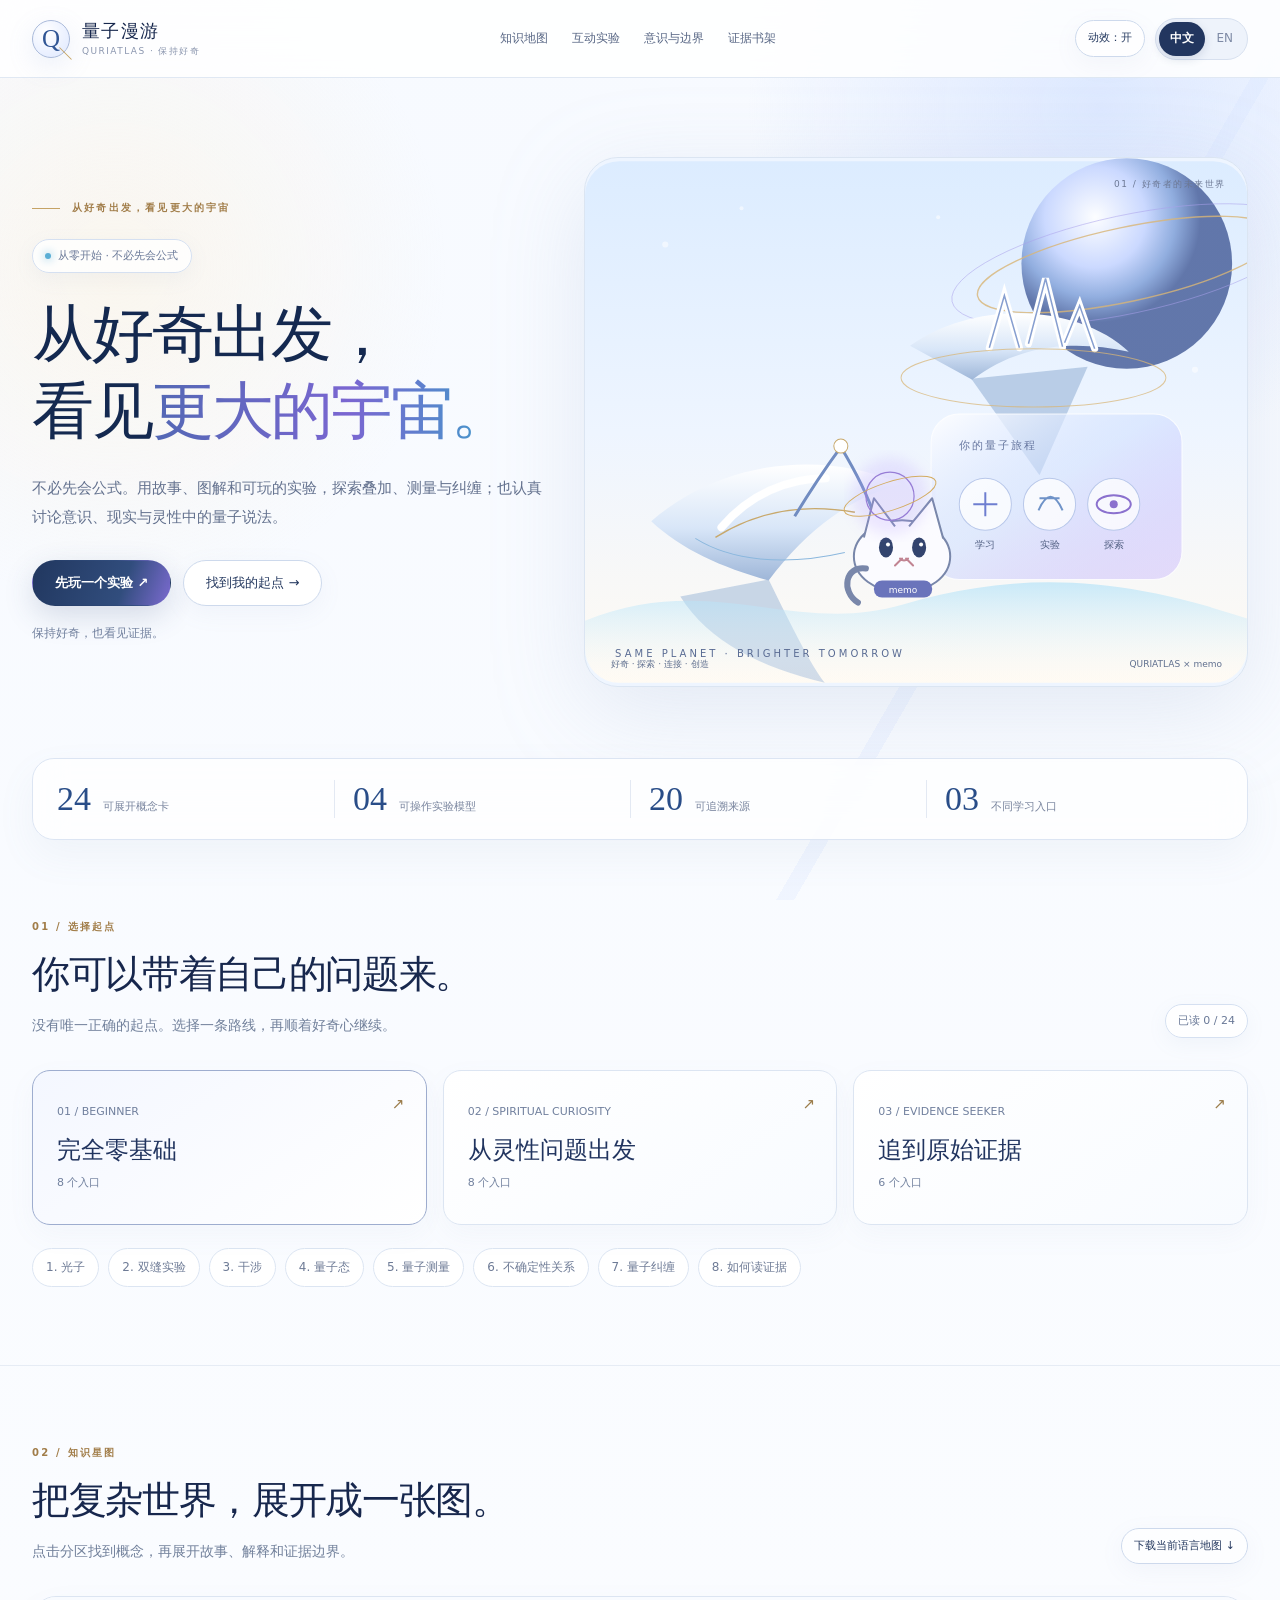
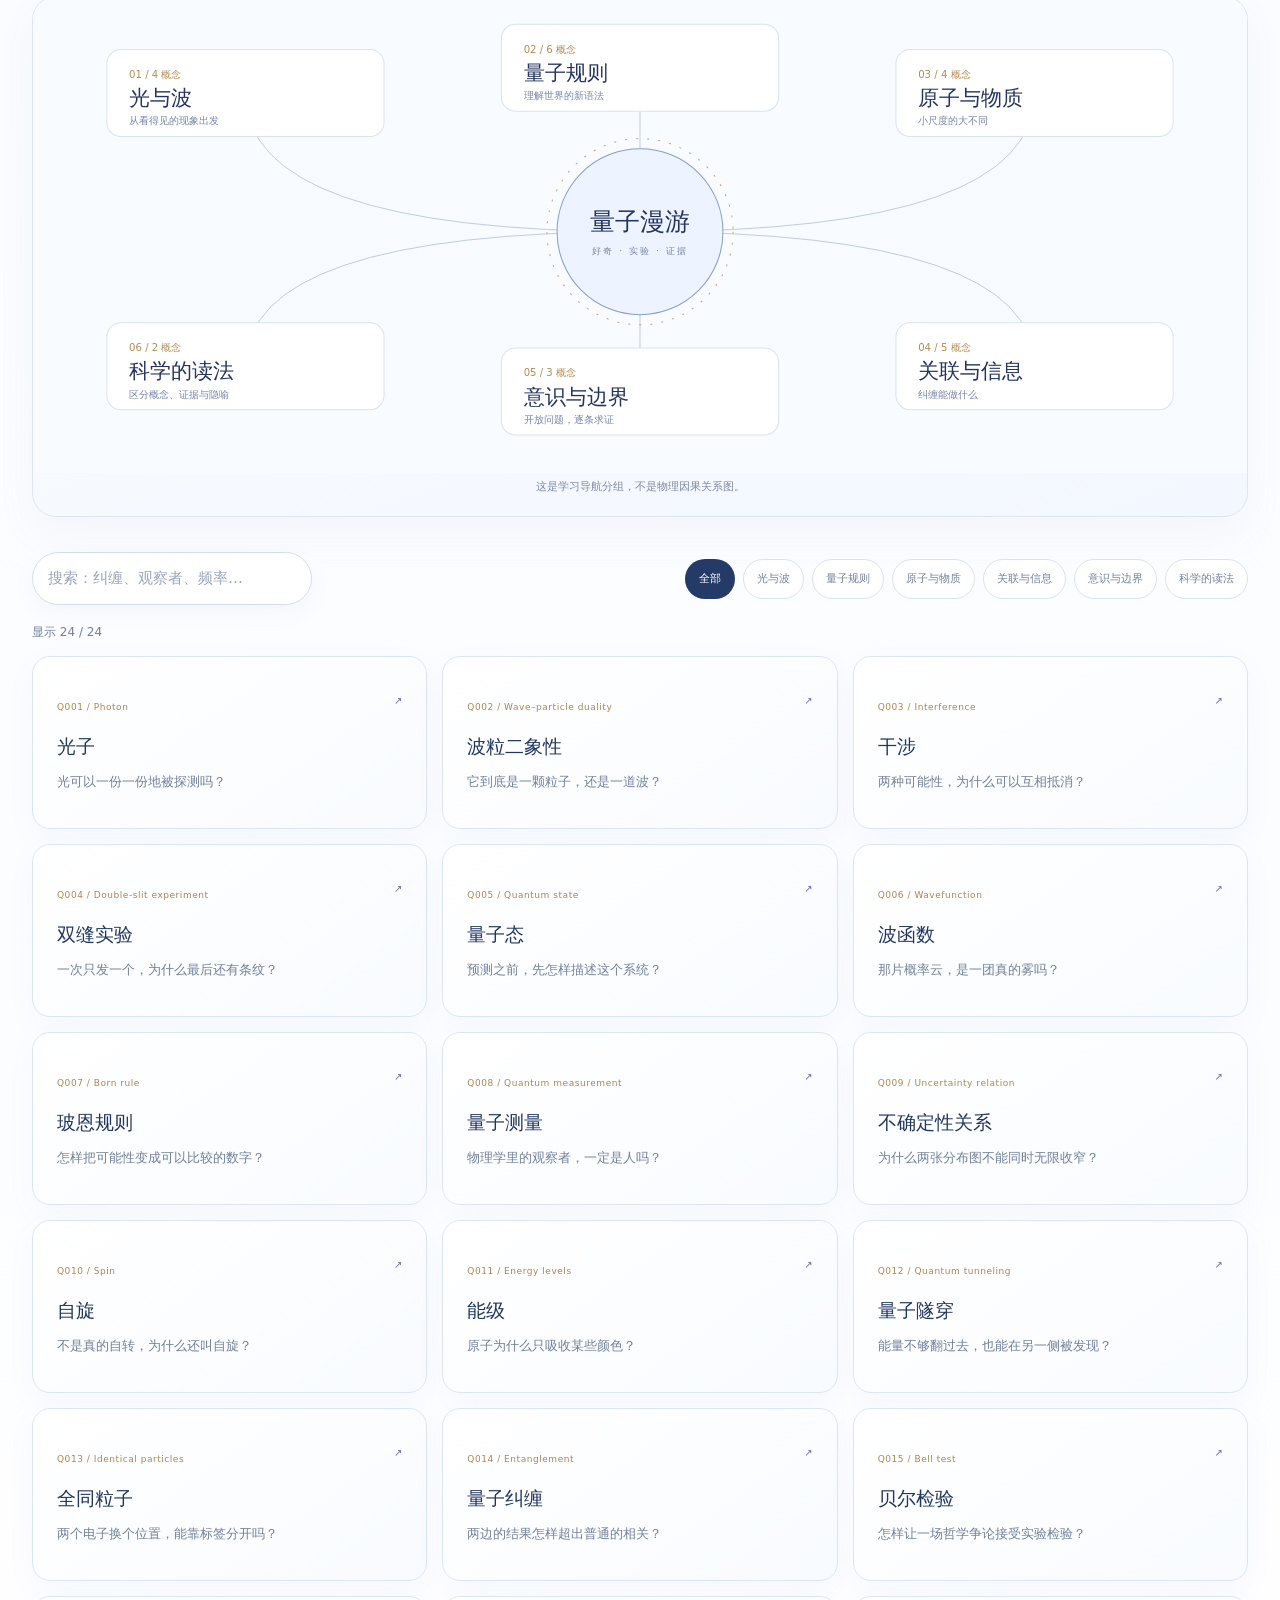
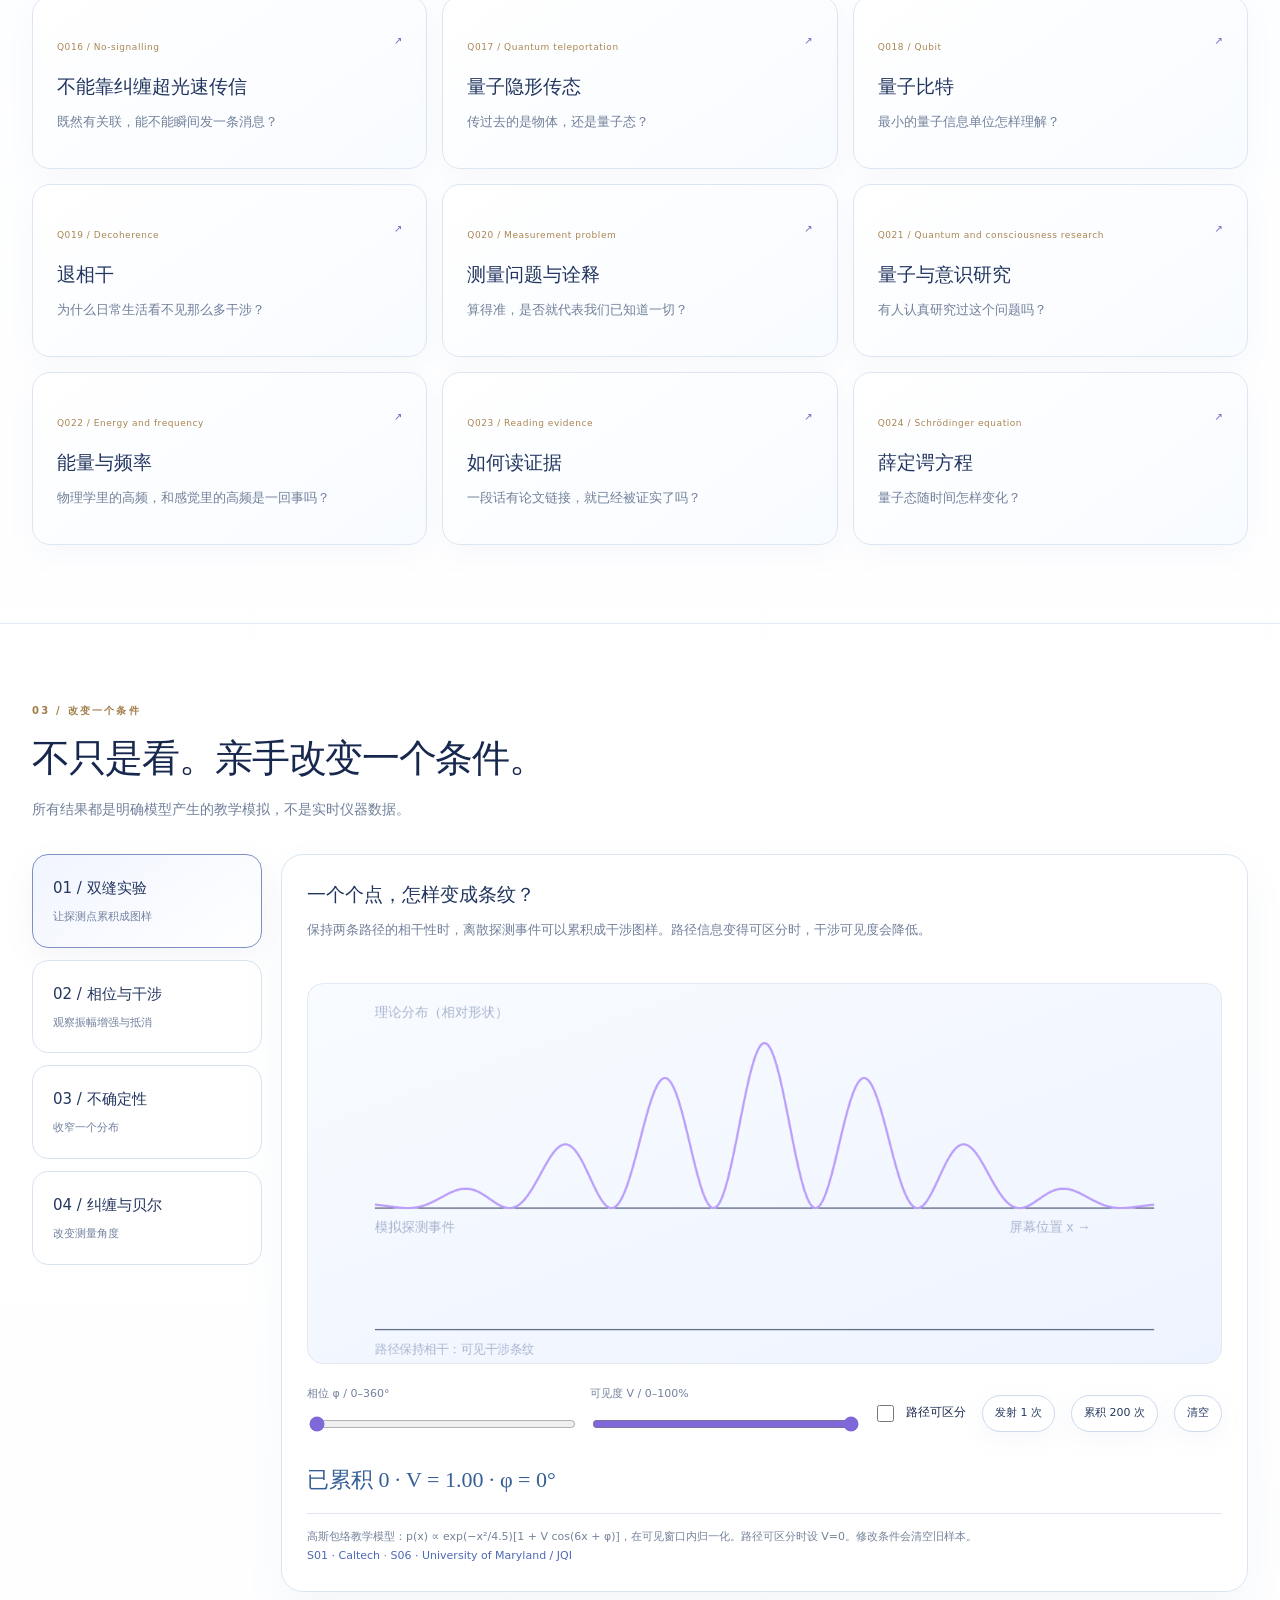
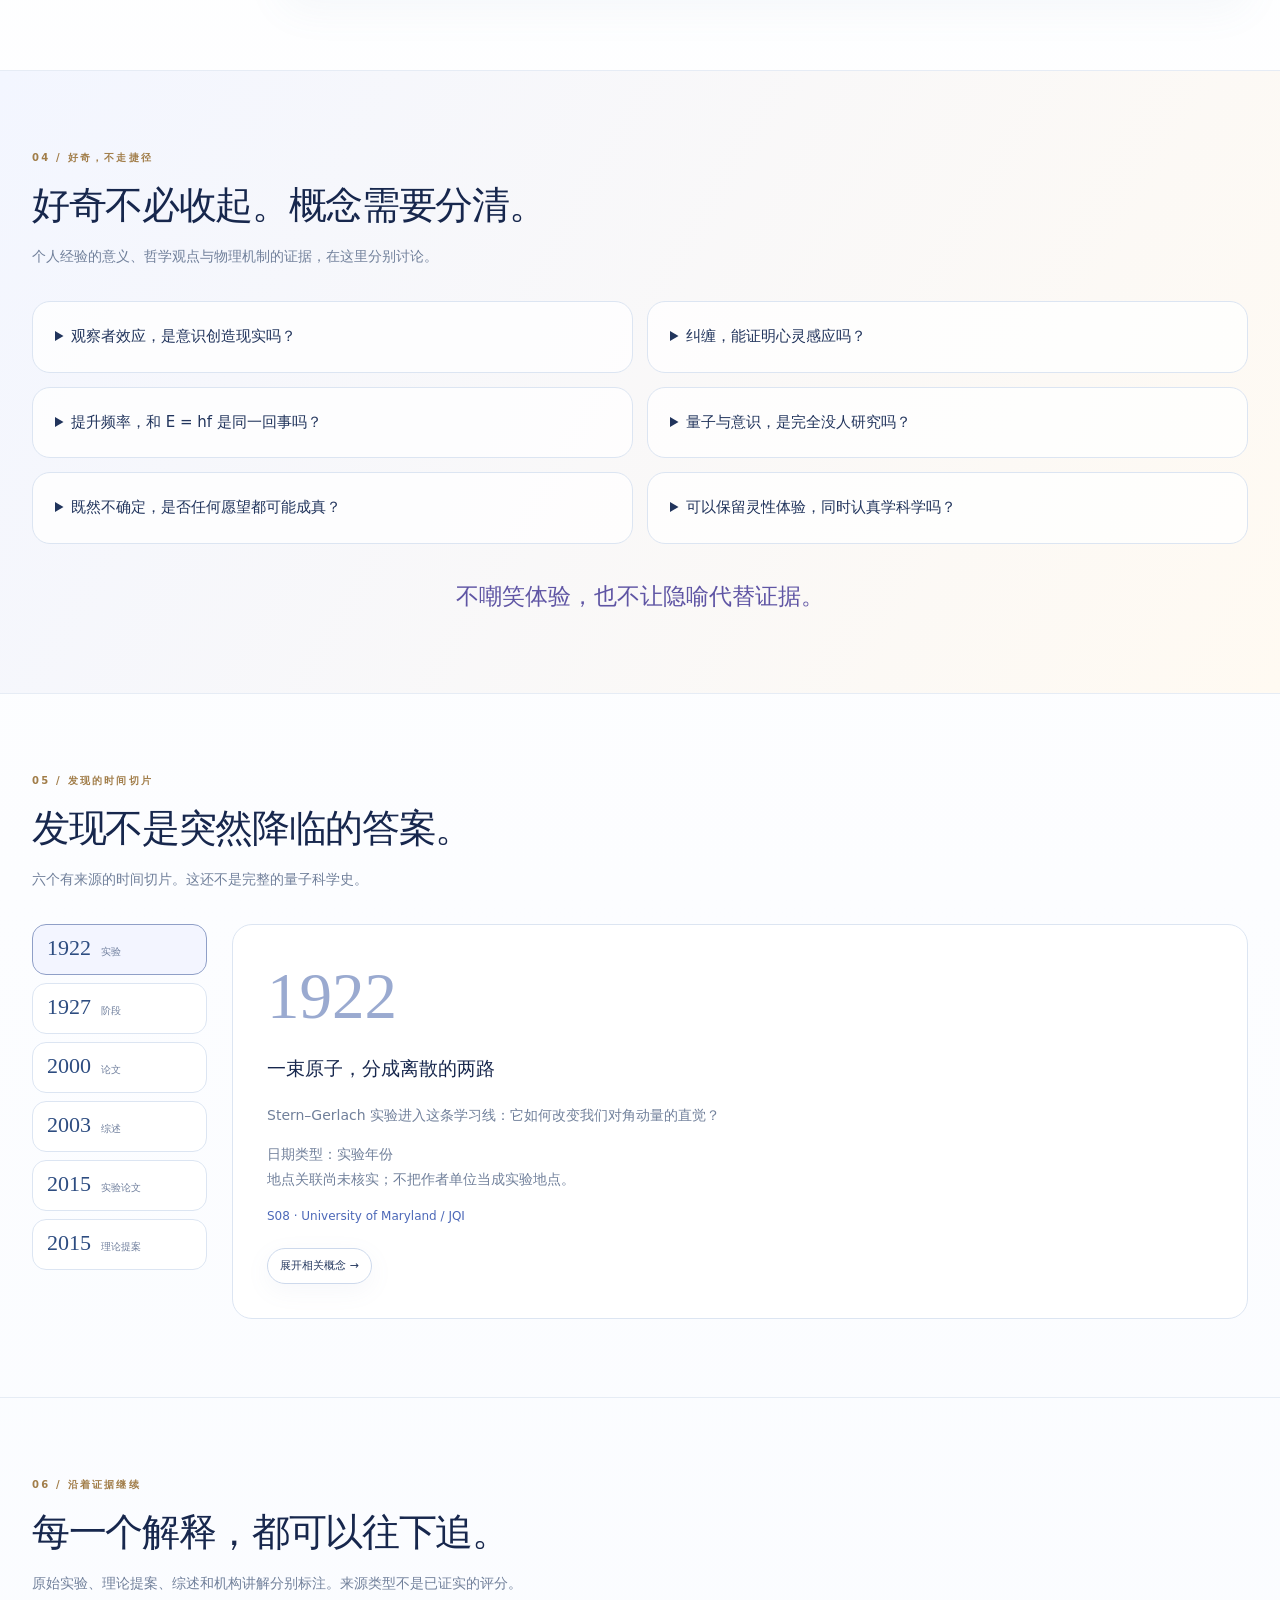
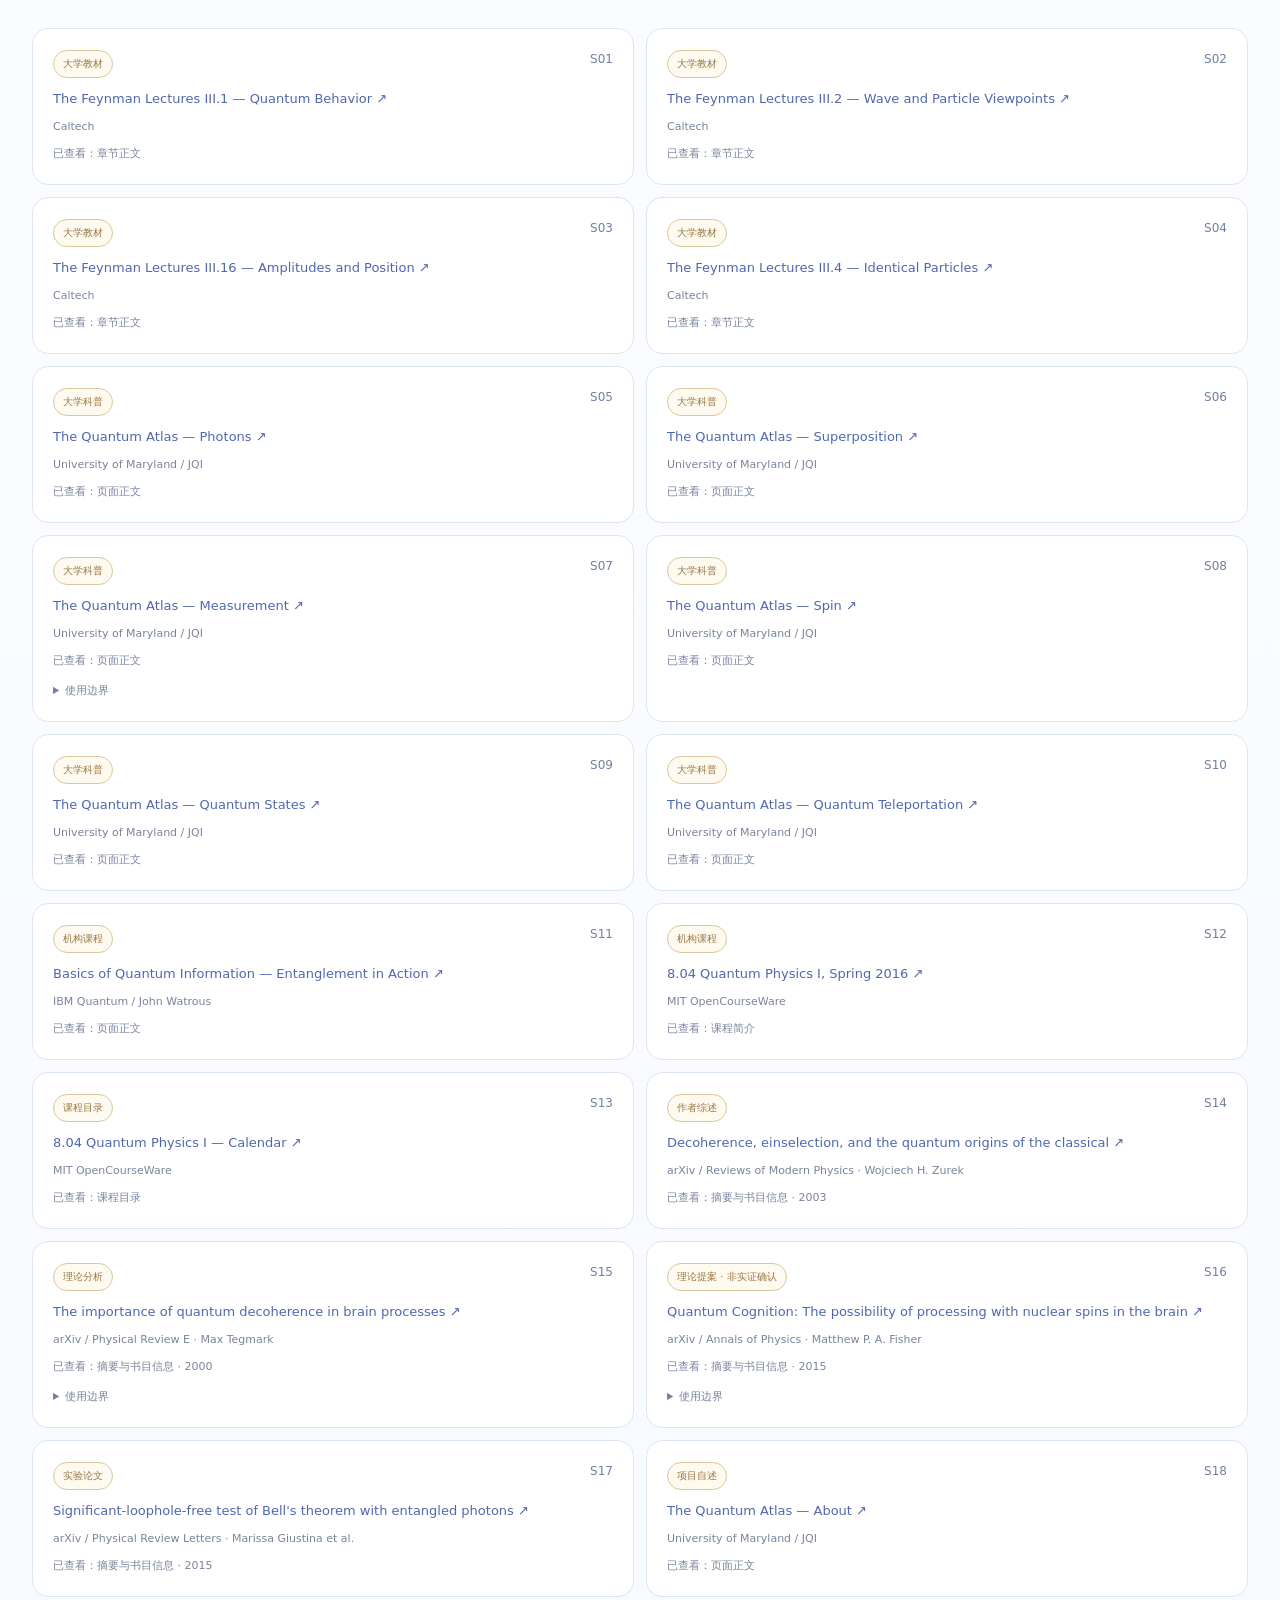
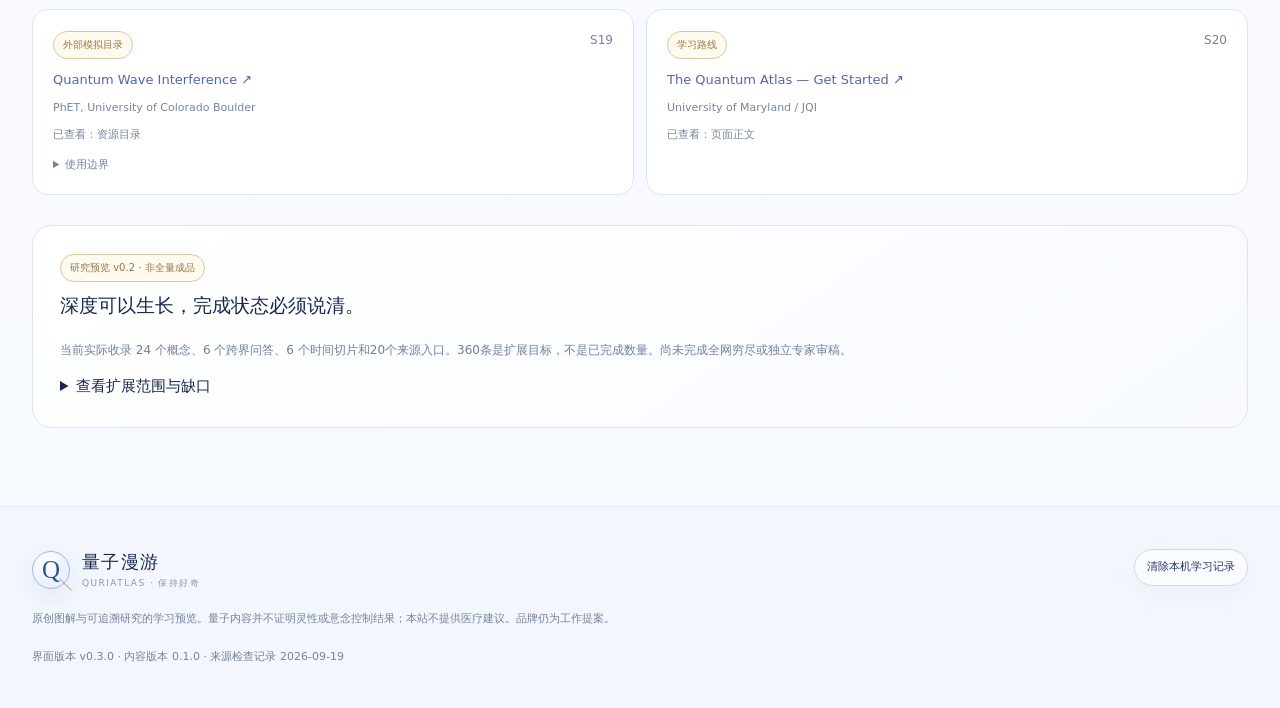
==== commit 04ee6da2: "build(quantum): archive tested cosmic bilingual site" ====
--- a/quantum/index.html
+++ b/quantum/index.html
@@ -1,64 +1,127 @@
 <!doctype html>
-<html lang="zh-CN">
-<head>
-<meta charset="utf-8"><meta name="viewport" content="width=device-width,initial-scale=1">
-<title>量子漫游 QuriAtlas｜用故事、图解与互动实验看懂量子力学</title>
-<meta name="description" content="为好奇的初学者准备的量子力学互动知识地图。用故事、图解、实验模型和可追溯来源，探索量子世界与意识问题。">
-<style>
-:root{--paper:#faf9fc;--card:#fff;--ink:#2c2940;--muted:#736f81;--purple:#7861ae;--light:#eeE8f6;--gold:#ac8747;--line:#e5dfec;--serif:Georgia,'Noto Serif CJK SC','Songti SC',serif;--sans:Inter,'Noto Sans CJK SC','PingFang SC','Microsoft YaHei',sans-serif}*{box-sizing:border-box}html{scroll-behavior:smooth;scroll-padding-top:95px}body{margin:0;color:var(--ink);background:var(--paper);font:15px/1.75 var(--sans)}button,input{font:inherit}button,a,input{touch-action:manipulation}button{cursor:pointer}a{color:var(--purple);text-decoration:none}a:hover{text-decoration:underline}button:focus-visible,a:focus-visible,input:focus-visible,summary:focus-visible,[tabindex]:focus-visible{outline:3px solid #9776c7;outline-offset:4px}button{border:0}button:disabled{cursor:default;opacity:.5}h1,h2,h3,p{margin-top:0}h1,h2{font-family:var(--serif);font-weight:500;letter-spacing:-.04em}h2{font-size:36px;line-height:1.4;margin-bottom:12px}h3{font-size:19px;line-height:1.5}small,.small{font-size:12px;color:var(--muted)}.wrap{width:min(1200px,calc(100% - 64px));margin:auto}.top{height:82px;position:sticky;top:0;z-index:10;background:rgba(250,249,252,.95);border-bottom:1px solid var(--line);backdrop-filter:blur(18px)}.bar{height:100%;display:flex;align-items:center;justify-content:space-between;gap:24px}.brand{display:flex;align-items:center;gap:12px;color:var(--ink);flex-shrink:0}.brandmark{width:38px;height:38px;border:1px solid var(--gold);border-radius:50%;display:grid;place-items:center;font:26px var(--serif);position:relative}.brandmark:after{content:'';position:absolute;right:-4px;bottom:3px;width:18px;height:1px;background:var(--gold);transform:rotate(40deg)}.brand b{display:block;font-weight:500;letter-spacing:.12em;font-size:18px;line-height:1.5}.brand small{font-size:10px;letter-spacing:.18em}.nav{display:flex;gap:24px;align-items:center}.nav a{font-size:13px;color:var(--muted)}.nav a:hover{color:var(--purple)}.pill{display:inline-flex;align-items:center;gap:8px;padding:5px 12px;border:1px solid var(--line);border-radius:24px;font-size:11px;letter-spacing:.03em;background:#fff}.dot{width:6px;height:6px;border-radius:50%;background:var(--gold)}.btn{display:inline-flex;align-items:center;justify-content:center;gap:10px;border:1px solid var(--line);border-radius:10px;padding:12px 20px;color:var(--ink);background:white;line-height:1.4;min-height:44px}.btn:hover{border-color:var(--purple);text-decoration:none;background:#f5f1fa}.primary{background:var(--purple);border-color:var(--purple);color:white}.primary:hover{background:#655096;color:white}.quiet{padding:8px 12px;min-height:38px;background:transparent;font-size:12px}.hero{display:grid;grid-template-columns:1.02fr 1fr;align-items:center;gap:44px;min-height:650px;padding-top:55px;padding-bottom:48px}.eyebrow{font-size:11px;letter-spacing:.18em;text-transform:uppercase;color:var(--gold);font-weight:600;margin-bottom:24px}.hero h1{font-size:60px;line-height:1.3;margin:20px 0 26px}.hero h1 em{font-style:normal;color:var(--purple)}.lead{font-size:16px;line-height:1.95;color:var(--muted);max-width:470px}.actions{display:flex;gap:12px;flex-wrap:wrap;margin:28px 0 18px}.hero-art{height:465px;border:1px solid #e6dff0;border-radius:28px;background:radial-gradient(ellipse at 45% 40%,#f4edfc 0%,#faf8fd 64%,#fefdfb 100%);position:relative;overflow:hidden}.hero-art svg{height:100%;width:100%;display:block}.art-top{position:absolute;left:25px;top:22px;font-size:10px;letter-spacing:.16em;color:var(--muted)}.art-bottom{position:absolute;bottom:22px;left:25px;right:25px;display:flex;justify-content:space-between;align-items:center;gap:16px;font-size:11px;color:var(--muted)}.orbit{transform-origin:260px 220px;animation:turn 60s linear infinite}@keyframes turn{to{transform:rotate(360deg)}}body.still .orbit{animation:none}@media(prefers-reduced-motion:reduce){html{scroll-behavior:auto}.orbit{animation:none}}.stats{display:grid;grid-template-columns:repeat(4,1fr);border-top:1px solid var(--line);border-bottom:1px solid var(--line);padding:24px 0;gap:24px}.stat b{display:inline-block;font:34px var(--serif);margin-right:12px;color:var(--purple)}.stat span{font-size:12px;color:var(--muted)}section{padding:78px 0;border-bottom:1px solid var(--line)}.section-top{display:flex;justify-content:space-between;align-items:end;gap:30px;margin-bottom:30px}.section-top p{color:var(--muted);max-width:700px;margin-bottom:0}.kicker{color:var(--gold);font:12px/1.4 var(--sans);letter-spacing:.16em;margin-bottom:15px}.routes{display:grid;grid-template-columns:repeat(3,1fr);gap:18px}.route{border:1px solid var(--line);border-radius:15px;padding:24px;text-align:left;color:var(--ink);background:#fff;position:relative;min-height:154px}.route:hover,.route.active{border-color:var(--purple);background:#f4effa}.route b{display:block;font:23px var(--serif);margin:13px 0 6px}.route .arrow{position:absolute;right:22px;top:24px;color:var(--gold)}.route small{display:block}.pathline{display:flex;align-items:center;flex-wrap:wrap;gap:8px;margin:22px 0 0}.step{padding:7px 12px;background:white;border:1px solid var(--line);border-radius:24px;font-size:12px;color:var(--ink)}.step:hover{border-color:var(--purple)}.step.read{background:var(--light)}.mapbox{background:linear-gradient(130deg,#fff,#f5f1fa);border:1px solid var(--line);border-radius:22px;overflow:hidden}.mapbox svg{display:block;width:100%;height:auto}.mapnode{cursor:pointer}.mapnode:hover rect{stroke:var(--purple);stroke-width:2}.mapnote{padding:0 24px 18px;text-align:center;font-size:11px;color:var(--muted)}.catalogue{margin-top:38px}.filters{display:flex;gap:8px;flex-wrap:wrap;align-items:center;margin-bottom:22px}.search{background:#fff;border:1px solid var(--line);border-radius:9px;padding:12px 15px;width:275px;max-width:100%;min-height:44px;margin-right:auto;color:var(--ink)}.chip{background:transparent;padding:9px 13px;border:1px solid var(--line);border-radius:24px;color:var(--muted);font-size:12px}.chip.active{background:var(--purple);color:white;border-color:var(--purple)}.cards{display:grid;grid-template-columns:repeat(3,1fr);gap:16px}.concept{display:block;text-align:left;background:white;border:1px solid var(--line);border-radius:13px;padding:23px;min-height:173px;color:var(--ink);transition:transform .15s,border-color .15s}.concept:hover{transform:translateY(-3px);border-color:#b49bce}.concept h3{margin:11px 0 7px;font-size:19px;font-weight:500}.concept p{font-size:13px;color:var(--muted);margin:0}.concept .num{color:var(--gold);font-size:10px;letter-spacing:.09em}.concept .readmark{float:right;color:var(--purple);font-size:10px}.empty{grid-column:1/-1;padding:24px;color:var(--muted)}.lab-shell{display:grid;grid-template-columns:240px 1fr;gap:20px;align-items:stretch}.labtabs{display:flex;flex-direction:column;gap:12px}.labtab{border:1px solid var(--line);background:#fff;border-radius:12px;padding:20px;text-align:left;color:var(--ink)}.labtab.active{background:#ece5f5;border-color:#ab93c4}.labtab b{display:block;font-size:16px;font-weight:500}.labtab small{display:block;margin-top:3px}.lab{border:1px solid var(--line);background:#fff;border-radius:18px;padding:25px;min-width:0}.lab h3{margin-bottom:8px}.lab-desc{font-size:13px;color:var(--muted);min-height:46px}.canvaswrap{border-radius:12px;background:#fbf9fd;overflow:hidden;margin:18px 0;border:1px solid #f0ebf5}canvas{display:block;width:100%;height:auto;aspect-ratio:820/340}.controls{display:flex;flex-wrap:wrap;gap:16px;align-items:center}.control{flex:1;min-width:165px}.control label{display:block;font-size:12px;color:var(--muted);margin-bottom:7px}.control input[type=range]{width:100%;accent-color:var(--purple);height:20px}.toggle{display:flex;align-items:center;gap:8px;font-size:12px;min-height:44px}.toggle input{accent-color:var(--purple);width:17px;height:17px}.lab-value{font-family:var(--serif);font-size:22px;color:var(--purple);margin:15px 0 10px}.lab-foot{font-size:11px;line-height:1.8;color:var(--muted);margin-top:18px;padding-top:13px;border-top:1px solid var(--line)}.pairs{font-size:12px;color:var(--muted);margin-top:8px}.bridge{background:#f4eff8}.bridge-grid{display:grid;grid-template-columns:repeat(2,1fr);gap:14px}.bridge details{background:#fff;border:1px solid var(--line);border-radius:12px;padding:22px}.bridge summary{cursor:pointer;list-style:none;display:flex;justify-content:space-between;gap:16px;font-size:16px}.bridge summary:after{content:'+';font-size:21px;color:var(--gold);line-height:1.4}.bridge details[open] summary:after{content:'−'}.bridge details p{font-size:13px;color:var(--muted);margin:16px 0 0}.tag{font-size:10px;display:inline-block;padding:4px 8px;border:1px solid #e5d9bf;color:#826634;border-radius:5px;margin-bottom:10px;letter-spacing:.03em}.principle{font:22px/1.8 var(--serif);margin:38px 0 0;color:var(--purple);text-align:center}.timeline{display:grid;grid-template-columns:180px 1fr;gap:30px}.years{display:flex;flex-direction:column;gap:8px}.year{border:1px solid var(--line);background:white;padding:10px 14px;border-radius:9px;text-align:left;color:var(--muted)}.year.active{background:var(--light);border-color:#b19acb;color:var(--ink)}.year b{font:22px var(--serif);margin-right:8px}.timecard{padding:34px;background:#fff;border:1px solid var(--line);border-radius:15px}.timecard .bigyear{font:70px var(--serif);color:#d8cce9;line-height:1.2;margin-bottom:20px}.timecard p{color:var(--muted);font-size:14px}.sources{display:grid;grid-template-columns:repeat(2,1fr);gap:12px}.source{border:1px solid var(--line);border-radius:10px;padding:19px;background:white;min-width:0}.source a{font-size:13px;display:block;overflow-wrap:anywhere;font-weight:500;margin:6px 0}.source p{font-size:11px;margin:5px 0 0;color:var(--muted);overflow-wrap:anywhere}.source .tag{margin:0}.source details{font-size:11px;color:var(--muted);margin-top:9px}.source summary{cursor:pointer}.coverage{padding:28px;border:1px solid var(--line);border-radius:14px;margin-top:28px;background:white}.coverage h3{margin-bottom:12px}.scopegrid{display:grid;grid-template-columns:repeat(3,1fr);gap:1px;background:var(--line);border:1px solid var(--line);margin-top:20px}.scopegrid div{background:white;padding:12px 16px;display:flex;justify-content:space-between;gap:10px;font-size:12px}.scopegrid b{color:var(--gold)}.coverage details{margin-top:18px}.coverage summary{cursor:pointer;color:var(--purple)}.footer{padding:38px 0;color:var(--muted);font-size:11px}.footer .bar{align-items:flex-start}.footer p{margin:0;max-width:620px}.footer .brand{margin-bottom:12px}.status{background:#fff9eb;border:1px solid #e8d5aa;border-radius:10px;padding:16px;margin:20px 0;font-size:13px}.error{color:#8b302f}dialog{border:1px solid var(--line);border-radius:20px;padding:0;max-width:740px;width:calc(100% - 36px);max-height:85vh;color:var(--ink);background:var(--paper)}dialog::backdrop{background:rgba(35,26,57,.36);backdrop-filter:blur(4px)}.modal{padding:36px}.modal header{display:flex;justify-content:space-between;align-items:flex-start;gap:18px}.modal h2{font-size:34px;margin-bottom:5px}.modal .english{color:var(--gold);font-size:12px;margin-bottom:24px;letter-spacing:.04em}.modal .hook{font:23px/1.6 var(--serif);color:var(--purple)}.modal .bodytext{font-size:16px;line-height:1.9}.note{padding:18px 20px;background:white;border:1px solid var(--line);border-radius:10px;margin-top:14px;font-size:14px}.note b{display:block;font-size:11px;color:var(--gold);letter-spacing:.1em;margin-bottom:7px}.sr-only{position:absolute;width:1px;height:1px;padding:0;margin:-1px;overflow:hidden;clip:rect(0,0,0,0);white-space:nowrap;border:0}.loading{padding:40px;text-align:center;color:var(--muted)}[hidden]{display:none!important}@media(max-width:1000px){.nav{gap:13px}.hero h1{font-size:48px}.hero{gap:24px;min-height:570px}.hero-art{height:400px}.cards{grid-template-columns:repeat(2,1fr)}.lab-shell{grid-template-columns:200px 1fr}.scopegrid{grid-template-columns:repeat(2,1fr)}}@media(max-width:720px){.wrap{width:calc(100% - 36px)}.top{height:70px}.nav a{display:none}.nav .pill{display:none}.brand b{font-size:16px}.brand small{font-size:9px}.hero{grid-template-columns:1fr;padding-top:35px;gap:25px}.hero h1{font-size:45px;line-height:1.35}.hero-art{height:335px}.lead{font-size:14px}.eyebrow{margin-bottom:15px}.stats{grid-template-columns:repeat(2,1fr);gap:20px}.stat b{font-size:28px}.stat span{font-size:11px}section{padding:52px 0}h2{font-size:29px}.section-top{display:block}.section-top .btn{margin-top:18px}.section-top p{font-size:13px}.routes{grid-template-columns:1fr;gap:10px}.route{padding:18px 22px;min-height:120px}.route b{font-size:21px;margin-top:8px}.cards{grid-template-columns:1fr}.concept{min-height:145px}.search{width:100%;margin-bottom:8px}.chip{padding:8px 11px}.lab-shell{grid-template-columns:1fr}.labtabs{display:grid;grid-template-columns:repeat(2,1fr);gap:8px}.labtab{padding:13px}.labtab b{font-size:14px}.labtab small{font-size:10px}.lab{padding:17px}.lab-desc{min-height:0}.lab-value{font-size:19px}.bridge-grid{grid-template-columns:1fr}.principle{font-size:19px}.timeline{grid-template-columns:1fr;gap:18px}.years{display:grid;grid-template-columns:repeat(3,1fr);gap:7px}.year{padding:9px}.year b{font-size:18px}.year small{display:block;font-size:10px}.timecard{padding:24px}.timecard .bigyear{font-size:55px}.sources{grid-template-columns:1fr}.scopegrid{grid-template-columns:1fr}.coverage{padding:20px}.footer .bar{display:block}.footer .btn{margin-top:18px}.modal{padding:24px}.mapbox svg{min-height:220px}.mapnote{font-size:10px}.control{min-width:130px}}
-</style>
-</head>
-<body>
-<a class="sr-only" href="#atlas">跳至知识地图</a>
-<header class="top"><div class="wrap bar"><a class="brand" href="#home" aria-label="量子漫游首页"><span class="brandmark">Q</span><span><b>量子漫游</b><small>QURIATLAS · STAY CURIOUS</small></span></a><nav class="nav" aria-label="主导航"><a href="#atlas">知识地图</a><a href="#lab">互动实验</a><a href="#bridge">意识与边界</a><a href="#sources">证据书架</a><span class="pill"><i class="dot"></i>研究预览 v0.1</span><button class="btn quiet" id="motion" aria-pressed="false">减少动效</button></nav></div></header>
-<main id="home">
-<div class="wrap hero"><div><div class="eyebrow">A FIELD GUIDE FOR CURIOUS MINDS</div><span class="pill">从零开始 · 不必先会公式</span><h1>从一束光，<br>走进<em>量子世界。</em></h1><p class="lead" id="heroDesc">用故事、图解和可玩的实验，接近那些改变我们世界观的发现。</p><div class="actions"><a class="btn primary" href="#lab">先玩一个实验 <span aria-hidden="true">↗</span></a><a class="btn" href="#learn">找到我的起点 <span aria-hidden="true">→</span></a></div><div class="small">保持好奇，也看见证据。每一次深入，都有来源可循。</div></div><div class="hero-art"><div class="art-top">01 / A LANDSCAPE OF POSSIBILITIES</div><svg id="heroSvg" viewBox="0 0 520 465" role="img" aria-label="由交叠波纹构成的抽象量子主题视觉，不代表真实粒子轨道"><defs><radialGradient id="glow"><stop stop-color="#baa6d8" stop-opacity=".26"/><stop offset="1" stop-color="#baa6d8" stop-opacity="0"/></radialGradient></defs><circle cx="260" cy="220" r="210" fill="url(#glow)"/><g id="waves"></g><g class="orbit" fill="none" stroke="#b99a60" stroke-width=".7"><ellipse cx="260" cy="220" rx="209" ry="142" transform="rotate(-27 260 220)"/><circle cx="68" cy="234" r="5" fill="#b99a60" stroke="none"/></g><circle cx="260" cy="220" r="8" fill="#9b80bf"/><circle cx="260" cy="220" r="17" stroke="#cab9df" fill="none"/><text x="260" y="378" text-anchor="middle" font-size="11" fill="#7e718d" letter-spacing="4">CURIOSITY MEETS EVIDENCE</text></svg><div class="art-bottom"><span>叠加 · 测量 · 关联</span><span>艺术示意，非粒子轨道</span></div></div></div>
-<div class="wrap stats"><div class="stat"><b id="countConcept">—</b><span>可展开概念卡</span></div><div class="stat"><b>04</b><span>可操作实验模型</span></div><div class="stat"><b id="countSource">—</b><span>可追溯来源</span></div><div class="stat"><b>03</b><span>不同学习入口</span></div></div>
-<div class="wrap" id="loadMessage" role="status"><p class="loading">正在载入知识数据库…</p></div>
-<section id="learn"><div class="wrap"><div class="section-top"><div><div class="kicker">01 / START WHERE YOU ARE</div><h2>你可以带着自己的问题来。</h2><p>没有唯一正确的起点。先选择一条路线，再顺着好奇心继续。</p></div><span class="pill" id="progress">已读 0 / 24</span></div><div class="routes" id="routes"></div><div class="pathline" id="pathline" aria-label="当前学习路线"></div></div></section>
-<section id="atlas"><div class="wrap"><div class="section-top"><div><div class="kicker">02 / THE KNOWLEDGE MAP</div><h2>把复杂世界，展开成一张图。</h2><p>点一个分区，看见它背后的概念。再点一张卡：一个问题，一次解释，一条证据链。</p></div><button class="btn quiet" id="exportMap">下载知识地图 SVG ↓</button></div><div class="mapbox"><svg id="atlasSvg" viewBox="0 0 1200 470" role="group" aria-label="六个知识分区的互动地图"></svg><div class="mapnote">这是学习导航分组，不是物理因果关系图。图中数量对应本次实际收录。</div></div><div class="catalogue" id="catalogue"><div class="filters" id="filters"><label class="sr-only" for="search">搜索概念、中英文或问题</label><input class="search" id="search" type="search" placeholder="搜索：纠缠、观察者、频率…" autocomplete="off"><div id="chips" class="filters" style="margin:0"></div></div><p class="small" id="resultCount" aria-live="polite"></p><div class="cards" id="cards"></div></div></div></section>
-<section id="lab"><div class="wrap"><div class="section-top"><div><div class="kicker">03 / LEARN BY CHANGING SOMETHING</div><h2>不只是看。亲手改变一个条件。</h2><p>所有结果都是明确模型产生的教学模拟，不是实时仪器数据，也不是新实验发现。</p></div></div><div class="lab-shell"><div class="labtabs" id="labtabs" aria-label="选择实验模型"></div><div class="lab"><h3 id="labTitle"></h3><p class="lab-desc" id="labDesc"></p><div class="canvaswrap"><canvas id="experiment" width="1230" height="510" role="img" aria-label="当前实验的理论曲线与模拟结果"></canvas></div><div class="controls" id="controls"></div><div class="lab-value" id="labValue" aria-live="polite"></div><div class="pairs" id="pairStats"></div><div class="lab-foot" id="labFoot"></div></div></div></div></section>
-<section id="bridge" class="bridge"><div class="wrap"><div class="section-top"><div><div class="kicker">04 / WONDER, WITHOUT SHORTCUTS</div><h2>好奇不必收起。概念需要分清。</h2><p>关于灵性、意识和现实的问题，在这里有自己的位置。经验的意义与物理机制的证据，分别讨论。</p></div></div><div class="bridge-grid" id="bridges"></div><p class="principle">不嘲笑体验，也不让隐喻代替证据。</p></div></section>
-<section id="history"><div class="wrap"><div class="section-top"><div><div class="kicker">05 / A FEW WINDOWS IN TIME</div><h2>发现不是突然降临的答案。</h2><p>六个有来源的时间切片，连接实验、理论与提案。这还不是完整的量子科学史。</p></div></div><div class="timeline"><div class="years" id="years" aria-label="选择时间切片"></div><article class="timecard" id="timecard"></article></div></div></section>
-<section id="sources"><div class="wrap"><div class="section-top"><div><div class="kicker">06 / FOLLOW THE EVIDENCE</div><h2>每一个解释，都可以往下追。</h2><p>原始实验、理论提案、综述与大学讲解分别标注。来源类别不是“已证实”的评分。</p></div></div><div class="sources" id="sourceGrid"></div><div class="coverage"><h3>深度可以持续生长，完成状态必须说清楚。</h3><p class="small" id="coverageNote"></p><details><summary>查看全量建设范围与本轮缺口</summary><div class="scopegrid" id="scopeGrid"></div><p class="small" id="missing" style="margin-top:18px"></p></details></div></div></section>
-</main>
-<footer class="footer"><div class="wrap bar"><div><a class="brand" href="#home"><span class="brandmark">Q</span><span><b>量子漫游</b><small>QURIATLAS · A RESEARCH PREVIEW</small></span></a><p>原创图解与可追溯研究的学习预览。品牌为工作提案，未完成商标或域名可用性审查。本站不提供医疗建议，不宣称量子理论证明灵性或意念控制结果。</p><p id="buildInfo" style="margin-top:8px"></p></div><button class="btn quiet" id="resetProgress">清除本机学习记录</button></div></footer>
-<dialog id="entryDialog"><div class="modal" id="modalBody"></div></dialog>
-<script>
-'use strict';
-const $=s=>document.querySelector(s), esc=s=>String(s??'').replace(/[&<>"']/g,c=>({'&':'&amp;','<':'&lt;','>':'&gt;','"':'&quot;',"'":'&#39;'}[c]));
-let DATA, category='all', pathId='beginner', read=new Set(), currentLab='slits', hits=[], pairs=null;
-try{const saved=JSON.parse(localStorage.getItem('quri-read-v1')||'[]');if(Array.isArray(saved))read=new Set(saved.filter(x=>typeof x==='string'))}catch(e){}
-function saveRead(){try{localStorage.setItem('quri-read-v1',JSON.stringify([...read]))}catch(e){}updateProgress()}
-function sourceLinks(ids){return ids.map(id=>{const s=DATA.sources.find(s=>s.id===id);return s?`<a href="${esc(s.url)}" target="_blank" rel="noopener noreferrer">${esc(id)} · ${esc(s.organization)}</a>`:''}).join('　')}
-function updateProgress(){if(!DATA)return;const n=DATA.entries.filter(e=>read.has(e.id)).length;$('#progress').textContent=`已读 ${n} / ${DATA.entries.length}`}
-function openEntry(id){const e=DATA.entries.find(e=>e.id===id);if(!e)return;const dialog=$('#entryDialog');$('#modalBody').innerHTML=`<header><div><div class="kicker">${esc(e.id)} / CONCEPT NOTE</div><h2>${esc(e.title)}</h2></div><button class="btn quiet" id="closeDialog" aria-label="关闭概念卡">关闭 ×</button></header><div class="english">${esc(e.en)}</div><p class="hook">${esc(e.hook)}</p><p class="bodytext">${esc(e.summary)}</p><div class="note"><b>换个角度理解</b>${esc(e.example)}</div><div class="note"><b>这个解释的边界</b>${esc(e.limit)}</div><div class="note"><b>从这里追到来源 · L1 权威入口</b><div class="small">${sourceLinks(e.source_ids)}</div></div><div class="actions"><button class="btn primary" id="markRead">${read.has(e.id)?'已读 ✓':'标记已读'}</button><span class="small">仅保存在当前浏览器</span></div><div class="small">继续探索</div><div class="pathline">${e.next.map(id=>{const n=DATA.entries.find(x=>x.id===id);return n?`<button class="step nextentry" data-id="${esc(id)}">${esc(n.title)} →</button>`:''}).join('')}</div>`;$('#closeDialog').onclick=()=>dialog.close();$('#markRead').onclick=()=>{read.add(id);saveRead();$('#markRead').textContent='已读 ✓';renderCards();renderPath()};document.querySelectorAll('.nextentry').forEach(b=>b.onclick=()=>openEntry(b.dataset.id));if(!dialog.open)dialog.showModal()}
-$('#entryDialog').addEventListener('click',e=>{if(e.target===$('#entryDialog'))$('#entryDialog').close()});
-function renderPath(){const selected=DATA.learning_paths.find(p=>p.id===pathId);$('#routes').innerHTML=DATA.learning_paths.map((p,i)=>`<button class="route ${p.id===pathId?'active':''}" data-path="${p.id}" aria-pressed="${p.id===pathId}"><small>0${i+1} / ${['BEGINNER','SPIRITUAL CURIOSITY','EVIDENCE SEEKER'][i]}</small><b>${esc(p.title)}</b><small>${p.steps.length} 个入口 · ${['先看现象，再认识规则','带着疑问，区分语言与证据','从解释，走向论文与方法'][i]}</small><span class="arrow">↗</span></button>`).join('');document.querySelectorAll('.route').forEach(b=>b.onclick=()=>{pathId=b.dataset.path;renderPath()});$('#pathline').innerHTML=selected.steps.map((id,i)=>{const e=DATA.entries.find(x=>x.id===id);return `<button class="step ${read.has(id)?'read':''}" data-id="${id}">${i+1}. ${esc(e.title)}${read.has(id)?' ✓':''}</button>`}).join('<span class="small" aria-hidden="true">→</span>');$('#pathline').querySelectorAll('button').forEach(b=>b.onclick=()=>openEntry(b.dataset.id))}
-function renderMap(){const mobile=innerWidth<720, cx=mobile?210:600, cy=mobile?470:232;$('#atlasSvg').setAttribute('viewBox',mobile?'0 0 420 940':'0 0 1200 470');const positions=mobile?[[210,90],[210,210],[210,330],[210,610],[210,730],[210,850]]:[[210,95],[600,70],[990,95],[990,365],[600,390],[210,365]];let svg='<title>量子漫游：六个知识分区</title><desc>按学习主题组织的二十四个入门概念，点击分区筛选概念卡。</desc><rect width="100%" height="100%" fill="#fbf9fd"/><g fill="none" stroke="#d6cae5" stroke-width="1.5">';positions.forEach(([x,y])=>{svg+=`<path d="M${cx} ${cy} Q${x} ${cy} ${x} ${y}"/>`});svg+='</g><g transform="translate('+ (cx-600) +' '+(cy-232)+')"><circle cx="600" cy="232" r="78" fill="#efe7f8" stroke="#c3acdc"/><circle cx="600" cy="232" r="88" fill="none" stroke="#d0b785" stroke-dasharray="3 8"/><text x="600" y="227" text-anchor="middle" fill="#51406e" font-size="26" font-family="serif">量子漫游</text><text x="600" y="253" text-anchor="middle" fill="#8b789e" font-size="11" letter-spacing="2">QURIATLAS</text></g>';DATA.categories.forEach((c,i)=>{const[x,y]=positions[i],n=DATA.entries.filter(e=>e.category===c.id).length;svg+=`<g class="mapnode" role="button" tabindex="0" data-cat="${c.id}" aria-label="${esc(c.name)}，${n} 个概念"><rect x="${x-133}" y="${y-43}" width="266" height="86" rx="15" fill="#fff" stroke="#ddd1e8"/><text x="${x-110}" y="${y-13}" fill="#a6864b" font-size="11">0${i+1} / ${String(n).padStart(2,'0')} ENTRIES</text><text x="${x-110}" y="${y+14}" fill="#43374f" font-size="21" font-family="serif">${esc(c.name)}</text><text x="${x+110}" y="${y+15}" fill="#a38abb" text-anchor="end" font-size="20">↗</text><text x="${x-110}" y="${y+32}" fill="#7c7488" font-size="10">${esc(c.subtitle)}</text></g>`});$('#atlasSvg').innerHTML=svg;$('#atlasSvg').querySelectorAll('.mapnode').forEach(n=>{const activate=()=>{category=n.dataset.cat;renderCards();$('#catalogue').scrollIntoView({behavior:matchMedia('(prefers-reduced-motion:reduce)').matches?'auto':'smooth'})};n.onclick=activate;n.onkeydown=e=>{if(e.key==='Enter'||e.key===' '){e.preventDefault();activate()}}})}
-function renderCards(){const query=$('#search').value.toLowerCase().trim();$('#chips').innerHTML=[{id:'all',name:'全部'},...DATA.categories].map(c=>`<button class="chip ${category===c.id?'active':''}" data-cat="${c.id}" aria-pressed="${category===c.id}">${esc(c.name)}</button>`).join('');$('#chips').querySelectorAll('button').forEach(b=>b.onclick=()=>{category=b.dataset.cat;renderCards()});const entries=DATA.entries.filter(e=>(category==='all'||e.category===category)&&[e.title,e.en,e.hook,e.summary].join(' ').toLowerCase().includes(query));$('#resultCount').textContent=`显示 ${entries.length} / ${DATA.entries.length} 个已收录概念`;$('#cards').innerHTML=entries.length?entries.map(e=>`<button class="concept" data-id="${e.id}"><span class="num">${e.id} / ${esc(e.en)}</span><span class="readmark">${read.has(e.id)?'已读 ✓':'展开 ↗'}</span><h3>${esc(e.title)}</h3><p>${esc(e.hook)}</p></button>`).join(''):'<p class="empty">本批次尚无匹配内容。试试其他词，或切换到“全部”。</p>';$('#cards').querySelectorAll('button').forEach(b=>b.onclick=()=>openEntry(b.dataset.id))}
-const models={slits:{title:'双缝：一个个点，怎样变成条纹？',sub:'切换路径信息，累积探测点',entry:'Q004',sources:['S01','S06'],foot:'高斯包络的现象模型：p(x) ∝ exp(−x²/4.5) × [1 + V cos(6x + φ)]，在可见窗口内归一化。V 代表有效可见度；“路径可区分”设 V = 0。每次修改条件都会清空旧样本。'},phase:{title:'干涉：把两个振幅相加',sub:'拖动相位，看增强与抵消',entry:'Q003',sources:['S01','S06'],foot:'示例绘制 sin(x) 与 sin(x + φ) 的和，合振幅为 2|cos(φ/2)|。这是相位叠加的数学示意；经典波也会干涉，不单凭此图判断量子性。'},uncertainty:{title:'不确定性：一边收窄，另一边展开',sub:'调节一个高斯态的宽度',entry:'Q009',sources:['S02','S03'],foot:'仅示范最小不确定度高斯态。采用无量纲单位 ℏ = 1，Δp = 1/(2Δx)，所以 ΔxΔp = 0.5。一般量子态满足不等式，不保证取等号；横轴范围有限。'},bell:{title:'贝尔检验：关联不只是“同时发生”',sub:'转动测量角度，比较 CHSH',entry:'Q015',sources:['S11','S17'],foot:'理想自旋单态 E(a,b) = −cos(a−b)。取 A=0°、A′=90°、B=θ、B′=−θ，|S|=2|cosθ+sinθ|。局域模型界限 2 依赖测量设置独立性等假设。此处模拟不是实际贝尔检验；单侧理论概率始终为 1/2。'}};
-function range(id,label,min,max,value,step=1){return `<div class="control"><label for="${id}">${label}</label><input id="${id}" type="range" min="${min}" max="${max}" value="${value}" step="${step}"></div>`}
-function renderLab(){hits=[];pairs=null;$('#labtabs').innerHTML=Object.entries(models).map(([id,m],i)=>`<button class="labtab ${currentLab===id?'active':''}" data-lab="${id}" aria-pressed="${currentLab===id}"><b>0${i+1} / ${['双缝实验','相位与干涉','不确定性','纠缠与贝尔'][i]}</b><small>${esc(m.sub)}</small></button>`).join('');$('#labtabs').querySelectorAll('button').forEach(b=>b.onclick=()=>{currentLab=b.dataset.lab;renderLab()});const m=models[currentLab];$('#labTitle').textContent=m.title;$('#labDesc').textContent=DATA.entries.find(e=>e.id===m.entry).summary;$('#labFoot').innerHTML=esc(m.foot)+'<br>模型依据：'+sourceLinks(m.sources);$('#pairStats').textContent='';let controls='';if(currentLab==='slits')controls=range('phase','相位 φ / 0–360°',0,360,0)+range('visibility','可见度 V / 0–100%',0,100,100)+'<label class="toggle"><input id="detector" type="checkbox">路径可区分</label><button class="btn quiet" id="addOne">发射 1 次</button><button class="btn quiet" id="addMany">累积 200 次</button><button class="btn quiet" id="clearHits">清空</button>';if(currentLab==='phase')controls=range('phase','相对相位 φ / 0–360°',0,360,60);if(currentLab==='uncertainty')controls=range('width','位置标准差 Δx / 0.30–2.00',.3,2,.7,.01);if(currentLab==='bell')controls=range('theta','测量角度 θ / 0–90°',0,90,45)+'<button class="btn quiet" id="samplePairs">模拟 1000 对结果</button>';$('#controls').innerHTML=controls;$('#controls').querySelectorAll('input').forEach(el=>el.oninput=()=>{hits=[];pairs=null;drawLab()});if(currentLab==='slits'){$('#addOne').onclick=()=>addHits(1);$('#addMany').onclick=()=>addHits(200);$('#clearHits').onclick=()=>{hits=[];drawLab()}}if(currentLab==='bell')$('#samplePairs').onclick=samplePairs;drawLab()}
-const canvas=$('#experiment'),ctx=canvas.getContext('2d');const C={purple:'#8063ac',gold:'#b28f50',line:'#ded5e8',muted:'#7a7187',light:'#d8c9ea',ink:'#41334f'};
-function startDraw(){ctx.setTransform(1.5,0,0,1.5,0,0);ctx.clearRect(0,0,820,340);ctx.font='12px sans-serif';ctx.lineWidth=1;ctx.textAlign='left'}
-function text(s,x,y,color=C.muted,size=12){ctx.fillStyle=color;ctx.font=`${size}px sans-serif`;ctx.fillText(s,x,y)}
-function line(x1,y1,x2,y2,color=C.line,dash=[]){ctx.strokeStyle=color;ctx.setLineDash(dash);ctx.beginPath();ctx.moveTo(x1,y1);ctx.lineTo(x2,y2);ctx.stroke();ctx.setLineDash([])}
-function curve(fn,y0,scale,color,xmin=-4,xmax=4){ctx.strokeStyle=color;ctx.lineWidth=2;ctx.beginPath();for(let i=0;i<=700;i++){const x=xmin+(xmax-xmin)*i/700,y=y0-scale*fn(x);i?ctx.lineTo(60+i,y):ctx.moveTo(60+i,y)}ctx.stroke();ctx.lineWidth=1}
-function slitParams(){return {phase:Number($('#phase').value)*Math.PI/180,v:$('#detector').checked?0:Number($('#visibility').value)/100}}
-function slitDist(){const{phase,v}=slitParams();let a=[],sum=0;for(let i=0;i<1000;i++){const x=-4+8*(i+.5)/1000,w=Math.exp(-x*x/4.5)*(1+v*Math.cos(6*x+phase));sum+=w;a.push(sum)}return a.map(x=>x/sum)}
-function addHits(n){if(hits.length+n>10000){$('#pairStats').textContent='本轮最多显示 10,000 个样本；清空后可继续。';return}const cdf=slitDist();for(let i=0;i<n;i++){const r=Math.random();let lo=0,hi=cdf.length-1;while(lo<hi){const mid=(lo+hi)>>1;if(cdf[mid]<r)lo=mid+1;else hi=mid}hits.push({x:60+700*(lo+Math.random())/1000,y:237+Math.random()*69})}drawLab()}
-function samplePairs(){const theta=Number($('#theta').value)*Math.PI/180,E=-Math.cos(theta);let aPlus=0,bPlus=0,same=0;for(let i=0;i<1000;i++){const a=Math.random()<.5?1:-1,b=Math.random()<(1+E)/2?a:-a;if(a===1)aPlus++;if(b===1)bPlus++;if(a===b)same++}pairs={aPlus,bPlus,same};drawLab()}
-function drawLab(){startDraw();$('#pairStats').textContent='';if(currentLab==='slits'){const{phase,v}=slitParams();text('理论分布（相对形状）',60,29);line(60,202,760,202);curve(x=>Math.exp(-x*x/4.5)*(1+v*Math.cos(6*x+phase)),201,74,C.purple);text('屏幕位置 x →',655,222);text('模拟探测事件',60,222);ctx.fillStyle=C.purple;for(const h of hits){ctx.globalAlpha=.5;ctx.beginPath();ctx.arc(h.x,h.y,1.4,0,Math.PI*2);ctx.fill()}ctx.globalAlpha=1;line(60,311,760,311);$('#labValue').textContent=`已累积 ${hits.length} 次  ·  V = ${v.toFixed(2)}  ·  φ = ${Math.round(phase*180/Math.PI)}°`;$('#visibility').disabled=$('#detector').checked;text(v===0?'路径可区分：本模型无干涉条纹':'路径保持相干：可见明暗条纹',60,331,C.muted,11)}if(currentLab==='phase'){const phi=Number($('#phase').value)*Math.PI/180;line(60,180,760,180);curve(x=>Math.sin(2*x),180,59,C.light);curve(x=>Math.sin(2*x+phi),180,59,C.gold);curve(x=>Math.sin(2*x)+Math.sin(2*x+phi),180,59,C.purple);text('淡紫：振幅 1　　金色：振幅 2　　深紫：两者之和',60,30);text('这是数学示意；不表示概率密度。',60,320);$('#labValue').textContent=`φ = ${Math.round(phi*180/Math.PI)}°  ·  合振幅 = ${(2*Math.abs(Math.cos(phi/2))).toFixed(2)}`}
-if(currentLab==='uncertainty'){const dx=Number($('#width').value),dp=.5/dx;const gaussian=s=>x=>Math.exp(-x*x/(2*s*s))/(s*Math.sqrt(2*Math.PI));line(60,153,760,153);line(60,308,760,308);curve(gaussian(dx),153,77,C.purple);curve(gaussian(dp),308,77,C.gold);text('位置概率密度  p(x)',60,27,C.purple);text('动量概率密度  p(p)',60,184,C.gold);text('−4',60,168);text('0',408,168);text('+4',745,168);text('−4',60,329);text('0',408,329);text('+4',745,329);$('#labValue').textContent=`Δx = ${dx.toFixed(2)}  ·  Δp = ${dp.toFixed(2)}  ·  ΔxΔp = 0.50`}
-if(currentLab==='bell'){const angle=Number($('#theta').value),r=angle*Math.PI/180,S=2*Math.abs(Math.cos(r)+Math.sin(r));const px=t=>60+700*t/90,py=s=>286-74*s;line(60,286,760,286);line(60,py(2),760,py(2),C.gold,[5,5]);text('局域模型界限 2',60,py(2)-12,C.gold);ctx.strokeStyle=C.purple;ctx.lineWidth=2;ctx.beginPath();for(let i=0;i<=180;i++){const t=i/2,y=py(2*(Math.cos(t*Math.PI/180)+Math.sin(t*Math.PI/180)));i?ctx.lineTo(px(t),y):ctx.moveTo(px(t),y)}ctx.stroke();line(px(angle),py(S),px(angle),286,C.light,[3,4]);ctx.fillStyle=C.purple;ctx.beginPath();ctx.arc(px(angle),py(S),5,0,Math.PI*2);ctx.fill();text('|S|：理想量子模型的 CHSH 曲线',60,29);text('θ = 0°',60,310);text('45°',398,310);text('90°',731,310);$('#labValue').textContent=`θ = ${angle}°  ·  |S| = ${S.toFixed(3)}  ·  单侧理论结果各 50%`;if(pairs)$('#pairStats').textContent=`仅取 A=0°、B=${angle}° 的1000对模拟样本：A+ ${pairs.aPlus}次；B+ ${pairs.bPlus}次；同号 ${pairs.same}次。有限样本不必恰好一半；这不是用四组实际测量估计的 S。`}}
-function showTime(i){const t=DATA.timeline[i];$('#years').innerHTML=DATA.timeline.map((t,j)=>`<button class="year ${i===j?'active':''}" data-index="${j}" aria-pressed="${i===j}"><b>${t.year}</b><small>${['实验','阶段','论文','综述','实验论文','理论提案'][j]}</small></button>`).join('');$('#years').querySelectorAll('button').forEach(b=>b.onclick=()=>showTime(Number(b.dataset.index)));$('#timecard').innerHTML=`<div class="bigyear">${t.year}</div><h3>${esc(t.title)}</h3><p>${esc(t.text)}</p><p class="small">日期类型：${esc(({experiment_year:'实验年份',period_endpoint_1926_1927:'1926–1927 年阶段的结束年份',journal_publication_year:'期刊发表年份',review_publication_year:'综述发表年份',paper_publication_year:'论文发表年份',proposal_publication_year:'提案发表年份'})[t.date_type]||t.date_type)}<br>地理 Crosswalk：本批尚未完成；不把作者单位直接当成实验地点。</p><div class="small">${sourceLinks(t.source_ids)}</div><button class="btn quiet" id="timeConcept" style="margin-top:20px">展开相关概念 →</button>`;$('#timeConcept').onclick=()=>openEntry(t.related)}
-const kindLabels={institutional_textbook:'大学教材',institutional_explainer:'大学科普',institutional_course:'机构课程',course_curriculum:'课程目录',author_review:'作者综述',theoretical_paper:'理论分析',theoretical_proposal:'理论提案 · 非实证确认',experimental_paper:'实验论文',project_self_description:'项目自述',simulation_catalog:'外部模拟目录',institutional_learning_path:'学习路线'};
-function renderSources(){$('#sourceGrid').innerHTML=DATA.sources.map(s=>`<article class="source"><span class="tag">${esc(kindLabels[s.kind]||s.kind)}</span><small style="float:right">${esc(s.id)}</small><a href="${esc(s.url)}" target="_blank" rel="noopener noreferrer">${esc(s.title)} ↗</a><p>${esc(s.organization)}${s.author?' · '+esc(s.author):''}</p><p>已查看：${esc(({chapter_text:'章节正文',page_text:'页面正文',course_overview:'课程简介',curriculum:'课程目录',abstract_and_metadata:'摘要与书目信息',catalog_page:'资源目录'})[s.review]||s.review)}${s.publication_year?' · 期刊/发表 '+s.publication_year:''}${s.preprint_year?' · 预印本 '+s.preprint_year:''}</p>${s.limitation?`<details><summary>使用边界</summary>${esc(s.limitation)}</details>`:''}</article>`).join('');$('#coverageNote').textContent=`当前：${DATA.entries.length} 个概念、${DATA.bridges.length} 个跨界问题、${DATA.timeline.length} 个时间切片、${DATA.sources.length} 个来源入口。整体扩展目标：${DATA.expansion_plan.target_canonical_entries} 条；目标不是已完成数量。当前为 L1 来源可追溯种子库，未完成全网穷尽或独立专家审稿。`;$('#scopeGrid').innerHTML=DATA.expansion_plan.domains.map(d=>`<div><span>${esc(d.name)}</span><b>目标 ${d.target}</b></div>`).join('');$('#missing').textContent='待补：'+DATA.expansion_plan.missing.join('；')+'。';$('#buildInfo').textContent=`数据版本 ${DATA.version} · 来源检查 ${DATA.updated} · 外部图像和视频仅链接，不意味着已授权转载。`}
-function init(){document.title=DATA.brand.title;$('#heroDesc').textContent=DATA.brand.description;$('#countConcept').textContent=String(DATA.entries.length).padStart(2,'0');$('#countSource').textContent=DATA.sources.length;$('#loadMessage').hidden=true;updateProgress();renderPath();renderMap();renderCards();renderLab();showTime(0);renderSources();$('#bridges').innerHTML=DATA.bridges.map(b=>`<details><summary>${esc(b.question)}</summary><p><span class="tag">${esc(b.label)}</span><br>${esc(b.answer)}</p><p class="small">${b.source_ids.length?sourceLinks(b.source_ids):'这是本站编辑原则，不是实验结论。'}</p></details>`).join('')}
-let resizeTimer;addEventListener('resize',()=>{clearTimeout(resizeTimer);resizeTimer=setTimeout(()=>{if(DATA)renderMap()},150)});
-$('#search').oninput=()=>{if(DATA)renderCards()};$('#motion').onclick=()=>{const still=document.body.classList.toggle('still');$('#motion').setAttribute('aria-pressed',String(still));$('#motion').textContent=still?'恢复动效':'减少动效'};$('#resetProgress').onclick=()=>{read.clear();saveRead();if(DATA){renderPath();renderCards()}$('#resetProgress').textContent='本机记录已清除'};$('#exportMap').onclick=()=>{const clone=$('#atlasSvg').cloneNode(true);clone.setAttribute('xmlns','http://www.w3.org/2000/svg');clone.setAttribute('font-family','Noto Sans CJK SC, PingFang SC, sans-serif');clone.querySelectorAll('[tabindex]').forEach(n=>{n.removeAttribute('tabindex');n.removeAttribute('role')});const url=URL.createObjectURL(new Blob([new XMLSerializer().serializeToString(clone)],{type:'image/svg+xml;charset=utf-8'})),a=document.createElement('a');a.href=url;a.download='QuriAtlas-knowledge-map.svg';a.click();setTimeout(()=>URL.revokeObjectURL(url),1000)};
-(function hero(){let svg='';for(let j=0;j<28;j++){let d='';for(let i=0;i<=220;i++){const t=2*Math.PI*i/220,r=125+24*Math.cos(3*t+j*.045),x=260+(r+j*1.65)*Math.cos(t),y=220+(r*.67+j*1.1)*Math.sin(t)+17*Math.sin(2*t+j*.14);d+=(i?'L':'M')+x.toFixed(2)+' '+y.toFixed(2)}svg+=`<path d="${d}Z" fill="none" stroke="${j%7===0?'#b99a60':'#ac93ca'}" stroke-opacity="${.2+j*.016}" stroke-width=".65"/>`}$('#waves').innerHTML=svg})();
-(async()=>{try{const embedded=$('#offline-data');if(embedded){DATA=JSON.parse(embedded.textContent)}else{const url=new URL('data/CURRENT.json',location.href);let res=await fetch(url);if(!res.ok)throw new Error('CURRENT.json '+res.status);const manifest=await res.json();res=await fetch(new URL(manifest.dataset,url));if(!res.ok)throw new Error('dataset '+res.status);DATA=await res.json()}if(!Array.isArray(DATA.entries)||!Array.isArray(DATA.sources))throw new Error('数据格式不完整');init()}catch(e){$('#loadMessage').innerHTML='<div class="status error">数据库未能载入。请使用本项目的本地 HTTP 服务打开，或使用独立离线 HTML 版本。错误：'+esc(e.message)+'</div>';$('#exportMap').disabled=true;console.error(e)}})();
-</script>
-</body></html>
+<html lang="zh-CN"><head><meta charset="utf-8"><meta name="viewport" content="width=device-width,initial-scale=1">
+<meta name="color-scheme" content="light"><meta name="theme-color" content="#f7faff">
+<title>量子漫游 QuriAtlas | Interactive Quantum Physics</title>
+<meta name="description" content="A bilingual quantum learning atlas with stories, interactive experiments, and traceable sources.">
+<meta name="quri-build" content="0.3.0-atlantis-bilingual">
+<style>:root{color-scheme:light;--bg:#f7faff;--surface:#ffffff;--ink:#17274d;--muted:#71809e;--line:#dce6f4;--purple:#7f69d8;--cyan:#3fa8d9;--gold:#c6a364;--navy:#1d315f;--sans:Inter,'PingFang SC','Microsoft YaHei',system-ui,sans-serif;--serif:Georgia,'Songti SC','Noto Serif CJK SC',serif}*{box-sizing:border-box}html{scroll-behavior:smooth;scroll-padding-top:96px}body{margin:0;background:linear-gradient(180deg,#f7faff 0,#fff 48%,#f6f9ff 100%);color:var(--ink);font:15px/1.8 var(--sans);overflow-x:hidden}body:before{content:'';position:fixed;inset:0;pointer-events:none;z-index:-1;background:radial-gradient(circle at 86% 12%,#cbdcff99 0,transparent 26%),radial-gradient(circle at 9% 30%,#fff0d566 0,transparent 25%),linear-gradient(120deg,transparent 0 72%,#dee9ff55 72% 73%,transparent 73%)}a{color:#4c68b8;text-decoration:none}a:hover{text-decoration:none;color:#7359c8}button,input{font:inherit;color:inherit}button{cursor:pointer}button,a,input{touch-action:manipulation}button{border:0}button:disabled{opacity:.45;cursor:default}a:focus-visible,button:focus-visible,input:focus-visible,summary:focus-visible,[tabindex]:focus-visible{outline:2px solid #7e6ad7;outline-offset:5px}h1,h2,h3,p{margin-top:0}h1,h2{font-family:var(--serif);font-weight:400;line-height:1.28;letter-spacing:-.035em}h2{font-size:38px;margin-bottom:14px}h3{font-size:19px;font-weight:500;line-height:1.55}small,.small{font-size:12px;color:var(--muted)}.wrap{width:min(1240px,calc(100% - 64px));margin:auto}.top{position:sticky;top:0;height:78px;z-index:20;border-bottom:1px solid #d9e3f0cc;background:#ffffffd9;backdrop-filter:blur(22px)}.bar{height:100%;display:flex;align-items:center;justify-content:space-between;gap:20px}.brand{display:flex;align-items:center;gap:12px;color:var(--ink)}.brand:hover{text-decoration:none}.mark{display:grid;place-items:center;width:38px;height:38px;border:1px solid #a9b9d9;border-radius:50%;font:25px var(--serif);color:#315695;background:radial-gradient(circle at 35% 30%,#fff,#e7eeff 72%);box-shadow:0 8px 26px #90a8d72b;position:relative}.mark:after{content:'';position:absolute;width:17px;height:1px;background:var(--gold);transform:rotate(45deg);right:-5px;bottom:3px}.brand b{font-size:18px;font-weight:500;letter-spacing:.07em;display:block;line-height:1.4}.brand small{display:block;font-size:9px;letter-spacing:.16em;color:#8b96af}.nav,.tools{display:flex;gap:24px;align-items:center}.nav a{font-size:12px;color:#586785;font-weight:500}.nav a:hover{color:#293d71}.tools{gap:10px}.lang{display:flex;padding:3px;background:#eef3fb;border:1px solid #d7e0ef;border-radius:999px}.lang button{background:transparent;color:#7e8aa5;font-size:12px;min-height:34px;padding:4px 11px;border-radius:999px}.lang button[aria-pressed=true]{background:#22365f;color:white;font-weight:600;box-shadow:0 3px 10px #20386226}.btn{display:inline-flex;gap:10px;align-items:center;justify-content:center;padding:12px 22px;min-height:46px;background:#fff;border:1px solid #cdd9ec;border-radius:999px;color:#24385f;font-size:13px;line-height:1.5;box-shadow:0 7px 24px #8092b412}.btn:hover{border-color:#8da4cc;background:#f8fbff;transform:translateY(-1px)}.primary{background:linear-gradient(110deg,#21375f,#314d7d 65%,#7c6bd0);color:white;border-color:transparent;font-weight:600;box-shadow:0 10px 30px #354e7c2e}.primary:hover{background:linear-gradient(110deg,#1c3158,#6e5dc5);color:white}.quiet{background:#fff9;padding:9px 12px;font-size:11px;min-height:36px}.hero{min-height:680px;display:grid;grid-template-columns:.92fr 1.18fr;gap:34px;align-items:center;padding:44px 0 36px}.hero-copy{position:relative;z-index:2}.eyebrow,.kicker{color:#a17d49;font-size:10px;letter-spacing:.22em;text-transform:uppercase;font-weight:600;margin-bottom:22px}.eyebrow:before{content:'';display:inline-block;width:28px;height:1px;background:#c5a365;vertical-align:middle;margin-right:12px}.pill{display:inline-flex;align-items:center;border:1px solid #d5e0f1;background:#ffffffc9;border-radius:999px;font-size:11px;padding:6px 12px;color:#697897;gap:7px;box-shadow:0 6px 20px #8198c214}.dot{width:6px;height:6px;border-radius:50%;background:#5aaed5;box-shadow:0 0 10px #5aaed5}.hero h1{font-size:62px;line-height:1.24;margin:23px 0 24px;color:#142950}.hero h1 em{font-style:normal;background:linear-gradient(90deg,#5368b4,#7a66d1 55%,#3c9fc9);color:transparent;background-clip:text}.lead{max-width:510px;color:#63718e;font-size:15px;line-height:1.95}.actions{display:flex;gap:12px;align-items:center;flex-wrap:wrap;margin:28px 0 17px}.hero-art{position:relative;height:530px;filter:drop-shadow(0 24px 45px #8298bf2c)}.atlantis-art{border:1px solid #dbe5f2;border-radius:34px;background:#eef5ff;overflow:hidden}.hero-art svg{width:100%;height:100%;display:block}.hero-art .art-label{position:absolute;top:18px;right:21px;color:#6c7894;font-size:9px;letter-spacing:.17em;z-index:2}.art-foot{position:absolute;bottom:14px;left:26px;right:25px;display:flex;justify-content:space-between;gap:20px;font-size:9px;color:#60708f;z-index:2}.spin{transform-origin:330px 250px;animation:orbit 75s linear infinite}.still .spin{animation:none!important}@keyframes orbit{to{transform:rotate(360deg)}}.stats{display:grid;grid-template-columns:repeat(4,1fr);padding:21px 24px;gap:18px;border:1px solid #dce5f3;border-radius:22px;background:#ffffffb8;box-shadow:0 16px 38px #7488aa12;backdrop-filter:blur(16px)}.stat{display:flex;align-items:baseline;gap:12px;border-right:1px solid #e3e9f3}.stat:last-child{border-right:0}.stat b{font:34px var(--serif);color:#294d88}.stat span{font-size:11px;color:#78849e}section{padding:78px 0;border-bottom:1px solid #e6ecf5}.section-head{display:flex;justify-content:space-between;align-items:end;gap:25px;margin-bottom:32px}.section-head p{color:#71809b;max-width:720px;font-size:14px;margin:0}.kicker{margin-bottom:14px}.routes{display:grid;grid-template-columns:repeat(3,1fr);gap:16px}.route,.concept{display:block;text-align:left;border:1px solid #dce5f2;border-radius:18px;background:linear-gradient(145deg,#fff,#f8fbff);color:var(--ink);padding:24px;box-shadow:0 10px 28px #7389ad0d}.route{min-height:155px;position:relative}.route.active{border-color:#9eadcf;background:linear-gradient(145deg,#f4f7ff,#fff)}.route b{display:block;font:24px var(--serif);margin:13px 0 7px;color:#21345f}.route small{display:block;font-size:11px}.route .arrow{position:absolute;right:21px;top:20px;color:#9b7c4a}.steps{display:flex;gap:9px;flex-wrap:wrap;margin-top:23px}.step{background:#fff;border:1px solid #dce5f2;color:#6e7b96;padding:8px 13px;border-radius:999px;font-size:12px}.step.read{border-color:#9d8ddb;color:#6957b8;background:#f7f3ff}.mapbox{border:1px solid #dce5f2;border-radius:24px;overflow:hidden;background:linear-gradient(160deg,#fafdff,#f3f7ff);box-shadow:0 18px 42px #7183a70e}.mapbox svg{display:block;width:100%;height:auto}.mapnode{cursor:pointer}.mapnode:hover rect{stroke:#7f8fc2;stroke-width:1.5}.mapnote{padding:4px 25px 20px;text-align:center;font-size:11px;color:#7d89a3}.filters{display:flex;gap:8px;flex-wrap:wrap;align-items:center;margin:35px 0 17px}.search{width:280px;max-width:100%;padding:12px 15px;border:1px solid #d3ddeb;border-radius:999px;background:#fff;min-height:45px;margin-right:auto;box-shadow:0 7px 20px #7c8daa10}.search::placeholder{color:#9aa5bb}.chip{background:#fff;border:1px solid #d8e2f0;border-radius:999px;padding:9px 13px;font-size:11px;color:#71809b}.chip.active{background:#253b67;color:white;border-color:transparent}.cards{display:grid;grid-template-columns:repeat(3,1fr);gap:15px}.concept{min-height:173px;transition:transform .15s,border-color .15s,box-shadow .15s}.concept:hover,.route:hover{border-color:#a9b6d7;transform:translateY(-3px);box-shadow:0 16px 34px #7187aa18}.concept h3{margin:13px 0 9px;color:#21355f}.concept p{font-size:13px;color:#71809a;margin:0}.num{font-size:9px;letter-spacing:.06em;color:#aa8551}.openmark{float:right;font-size:10px;color:#7360c5}.empty{grid-column:1/-1;color:#7d8aa5;padding:25px}.labs{display:grid;grid-template-columns:230px 1fr;gap:19px}.labtabs{display:flex;flex-direction:column;gap:12px}.labtab{background:#fff;border:1px solid #d9e2f0;border-radius:16px;padding:20px;text-align:left;color:#23365e}.labtab b{display:block;font-weight:500;font-size:15px}.labtab small{display:block;font-size:11px;margin-top:5px}.labtab.active{border-color:#7f8fc2;background:linear-gradient(145deg,#f1f5ff,#fff);box-shadow:0 10px 28px #758bb015}.lab{border:1px solid #dbe5f2;background:#fff;border-radius:22px;padding:25px;min-width:0;box-shadow:0 18px 40px #7489ab10}.lab h3{margin-bottom:9px;color:#20345d}.labdesc{font-size:13px;color:#72809b;min-height:45px}.canvaswrap{margin:20px 0;border:1px solid #e2e9f3;border-radius:16px;background:linear-gradient(160deg,#f8fbff,#eef4ff);overflow:hidden}canvas{display:block;width:100%;height:auto;aspect-ratio:820/340}.controls{display:flex;gap:16px;flex-wrap:wrap;align-items:center}.control{min-width:145px;flex:1}.control label{display:block;color:#72809b;font-size:11px;margin-bottom:8px}.control input{width:100%;accent-color:#7f69d8;height:20px}.toggle{display:flex;align-items:center;gap:9px;font-size:12px;min-height:44px}.toggle input{width:17px;height:17px;accent-color:#7f69d8}.labvalue{font:22px var(--serif);color:#365f98;margin:20px 0 12px;line-height:1.5}.labfoot{border-top:1px solid #e2e8f2;padding-top:13px;font-size:11px;color:#75829a;margin-top:17px}.bridge{background:linear-gradient(120deg,#f3f6ff,#fffaf2)}.bridges{display:grid;grid-template-columns:repeat(2,1fr);gap:14px}.bridges details{border:1px solid #dce5f2;border-radius:18px;padding:22px;background:#ffffffc9}summary{cursor:pointer}details p{font-size:13px;color:#71809b;margin:14px 0 0}.bridges summary{font-size:15px;line-height:1.7;color:#21345c}.tag{display:inline-block;font-size:10px;color:#987743;border:1px solid #dbc79e;padding:4px 9px;border-radius:999px;margin-bottom:9px;background:#fffaf0}.principle{text-align:center;font:23px/1.6 var(--serif);color:#5f55a4;margin:35px 0 0}.timeline{display:grid;grid-template-columns:175px 1fr;gap:25px}.years{display:flex;flex-direction:column;gap:8px}.year{background:#fff;border:1px solid #dce5f2;padding:10px 14px;border-radius:14px;text-align:left;color:#52617e}.year.active{background:#f3f5ff;border-color:#8f9fc7}.year b{font:22px var(--serif);margin-right:10px;color:#2d4c80}.year small{font-size:10px}.timecard{padding:34px;border:1px solid #dce5f2;border-radius:20px;background:#fff}.bigyear{font:65px var(--serif);color:#9aaad0;margin-bottom:20px}.timecard p{font-size:14px;color:#71809b}.sources{display:grid;grid-template-columns:repeat(2,1fr);gap:12px}.source{padding:20px;border:1px solid #dce5f2;border-radius:16px;background:#fff;min-width:0}.source a{display:block;font-size:13px;color:#5067b0;overflow-wrap:anywhere}.source p{font-size:11px;color:#78849d;margin:7px 0 0}.source details{font-size:11px;color:#75829b;margin-top:10px}.coverage{padding:27px;margin-top:30px;border:1px solid #dce5f2;border-radius:20px;background:linear-gradient(145deg,#fff,#f7faff)}.scope{display:grid;grid-template-columns:repeat(3,1fr);gap:1px;background:#dce5f2;border:1px solid #dce5f2;margin:20px 0}.scope div{background:#fff;padding:12px 15px;display:flex;justify-content:space-between;gap:13px;font-size:11px}.scope b{color:#a17d49}footer{padding:42px 0;font-size:11px;color:#75829b;background:#f3f7fd}footer .bar{align-items:flex-start}footer p{max-width:700px;margin:18px 0 0}dialog{background:#fbfdff;border:1px solid #cfdaf0;border-radius:22px;width:calc(100% - 32px);max-width:730px;max-height:86vh;padding:30px;color:#23355d;box-shadow:0 30px 90px #293d6c33}dialog::backdrop{background:#21345f3d;backdrop-filter:blur(10px)}.dialoghead{display:flex;gap:20px;align-items:flex-start;justify-content:space-between}.dialoghead h2{font-size:33px}.hook{font:23px/1.6 var(--serif);color:#6759b7}.note{padding:18px;background:#fff;border:1px solid #dce5f2;border-radius:14px;margin:14px 0;font-size:14px}.note b{display:block;font-size:11px;color:#9c7946;margin-bottom:7px}.sr-only{position:absolute;width:1px;height:1px;overflow:hidden;clip:rect(0,0,0,0)}.sr-only:focus{clip:auto;width:auto;height:auto;padding:12px;background:#fff;z-index:100}[hidden]{display:none!important}@media(max-width:1050px){.nav{gap:12px}.hero h1{font-size:52px}.nav a{font-size:11px}.tools{gap:7px}.hero-art{height:470px}}@media(max-width:850px){.nav{display:none}.hero h1{font-size:48px}.hero{min-height:570px;gap:14px}.hero-art{height:420px}.cards{grid-template-columns:repeat(2,1fr)}.labs{grid-template-columns:190px 1fr}.routes{gap:10px}.route{padding:19px}.scope{grid-template-columns:repeat(2,1fr)}}@media(max-width:640px){.wrap{width:calc(100% - 34px)}.top{height:70px}.brand b{font-size:16px}.brand small{display:none}.mark{width:31px;height:31px;font-size:21px}.tools{gap:6px}.tools>.quiet{display:none}.lang button{padding:5px 9px}.hero{grid-template-columns:1fr;padding:30px 0 26px;gap:16px}.hero h1{font-size:43px}.hero-art{height:350px}.hero .lead{font-size:14px}.eyebrow{font-size:9px}.art-foot{font-size:8px;left:16px;right:16px}.stats{grid-template-columns:repeat(2,1fr);gap:18px;padding:18px}.stat{border-right:0}.stat b{font-size:29px}.stat span{font-size:10px}section{padding:54px 0}h2{font-size:29px}.section-head{display:block}.section-head .btn,.section-head .pill{margin-top:18px}.section-head p{font-size:13px}.routes,.cards,.sources,.bridges{grid-template-columns:1fr}.route{min-height:130px}.concept{min-height:143px}.search{width:100%;margin-bottom:9px}.chip{padding:8px 11px}.labs{grid-template-columns:1fr}.labtabs{display:grid;grid-template-columns:repeat(2,1fr);gap:8px}.labtab{padding:14px}.labtab b{font-size:13px}.labtab small{font-size:10px}.lab{padding:17px}.labvalue{font-size:18px}.control{min-width:128px}.timeline{grid-template-columns:1fr}.years{display:grid;grid-template-columns:repeat(3,1fr);gap:7px}.year{padding:9px}.year b{font-size:18px}.year small{display:block}.timecard{padding:23px}.bigyear{font-size:53px}.scope{grid-template-columns:1fr}.coverage{padding:20px}.principle{font-size:20px}footer .bar{display:block}footer .btn{margin-top:20px}dialog{padding:23px}.hook{font-size:20px}}@media(prefers-reduced-motion:reduce){html{scroll-behavior:auto}.spin{animation:none!important}.concept{transition:none}}.still{scroll-behavior:auto}.lang button{white-space:nowrap}.tools>.quiet{white-space:nowrap}@media(max-width:640px){.top .brand{gap:9px}.top .brand small{display:none}.top .tools{flex-shrink:0}.top .bar{gap:12px}.top .brand b{font-size:15px}}
+</style></head><body>
+<div id="app"></div><dialog id="entryDialog"></dialog>
+<noscript>This interactive atlas requires JavaScript. 本互动知识地图需要启用 JavaScript。</noscript>
+<script id="atlas-data" type="application/json">{"version":"0.1.0","updated":"2026-09-19","status":"research_preview_not_exhaustive","brand":{"name_zh":"量子漫游","name_en":"QuriAtlas","status":"working_proposal_not_cleared_trademark","title":"量子漫游 QuriAtlas｜用故事、图解与互动实验看懂量子力学","tagline":"保持好奇，也看见证据。","headline":"从一束光，走进量子世界。","description":"不必先会公式。用故事、图解和可玩的实验，探索叠加、测量与纠缠；也认真讨论意识、现实与灵性中的量子说法。"},"editorial":{"audience":"对灵性、意识与现实感兴趣、没有物理基础的成人学习者","scope":"量子力学核心；量子信息、意识研究与文化接受史作为明确标注的交叉分区","not_claimed":["全网穷尽","独立专家审稿完成","灵性得到量子物理证明","网站已部署","商标或域名可用"],"default_record_level":"L1_authority_route","source_check_date":"2026-09-19","source_checks_mean":"HTML正文或论文摘要及书目信息已查看；不等于论文全文、原始数据或外部视频内容已审核。","rights":"外部材料仅引用与链接；未取得转载许可的图片、音频、视频不复制。"},"categories":[{"id":"light","name":"光与波","subtitle":"从看得见的现象出发"},{"id":"rules","name":"量子规则","subtitle":"理解世界的新语法"},{"id":"matter","name":"原子与物质","subtitle":"小尺度的大不同"},{"id":"information","name":"关联与信息","subtitle":"纠缠能做什么"},{"id":"frontier","name":"意识与边界","subtitle":"开放问题，逐条求证"},{"id":"method","name":"科学的读法","subtitle":"区分概念、证据与隐喻"}],"sources":[{"id":"S01","title":"The Feynman Lectures III.1 — Quantum Behavior","organization":"Caltech","url":"https://www.feynmanlectures.caltech.edu/III_01.html","kind":"institutional_textbook","level":"C","access":"open_html","review":"chapter_text"},{"id":"S02","title":"The Feynman Lectures III.2 — Wave and Particle Viewpoints","organization":"Caltech","url":"https://www.feynmanlectures.caltech.edu/III_02.html","kind":"institutional_textbook","level":"C","access":"open_html","review":"chapter_text"},{"id":"S03","title":"The Feynman Lectures III.16 — Amplitudes and Position","organization":"Caltech","url":"https://www.feynmanlectures.caltech.edu/III_16.html","kind":"institutional_textbook","level":"C","access":"open_html","review":"chapter_text"},{"id":"S04","title":"The Feynman Lectures III.4 — Identical Particles","organization":"Caltech","url":"https://www.feynmanlectures.caltech.edu/III_04.html","kind":"institutional_textbook","level":"C","access":"open_html","review":"chapter_text"},{"id":"S05","title":"The Quantum Atlas — Photons","organization":"University of Maryland / JQI","url":"https://quantumatlas.umd.edu/entry/photons/","kind":"institutional_explainer","level":"C","access":"open_html","review":"page_text"},{"id":"S06","title":"The Quantum Atlas — Superposition","organization":"University of Maryland / JQI","url":"https://quantumatlas.umd.edu/entry/superposition/","kind":"institutional_explainer","level":"C","access":"open_html","review":"page_text"},{"id":"S07","title":"The Quantum Atlas — Measurement","organization":"University of Maryland / JQI","url":"https://quantumatlas.umd.edu/entry/measurement/","kind":"institutional_explainer","level":"C","access":"open_html","review":"page_text","limitation":"页面使用较强的测量诠释措辞；本站不把一种本体论表述当作所有诠释的共识。"},{"id":"S08","title":"The Quantum Atlas — Spin","organization":"University of Maryland / JQI","url":"https://quantumatlas.umd.edu/entry/spin/","kind":"institutional_explainer","level":"C","access":"open_html","review":"page_text"},{"id":"S09","title":"The Quantum Atlas — Quantum States","organization":"University of Maryland / JQI","url":"https://quantumatlas.umd.edu/entry/quantum-states/","kind":"institutional_explainer","level":"C","access":"open_html","review":"page_text"},{"id":"S10","title":"The Quantum Atlas — Quantum Teleportation","organization":"University of Maryland / JQI","url":"https://quantumatlas.umd.edu/entry/teleportation/","kind":"institutional_explainer","level":"C","access":"open_html","review":"page_text"},{"id":"S11","title":"Basics of Quantum Information — Entanglement in Action","organization":"IBM Quantum / John Watrous","url":"https://quantum.cloud.ibm.com/learning/en/courses/basics-of-quantum-information/entanglement-in-action/introduction","kind":"institutional_course","level":"C","access":"open_html","review":"page_text"},{"id":"S12","title":"8.04 Quantum Physics I, Spring 2016","organization":"MIT OpenCourseWare","url":"https://ocw.mit.edu/courses/8-04-quantum-physics-i-spring-2016/","kind":"institutional_course","level":"C","year":2016,"access":"open_course","review":"course_overview"},{"id":"S13","title":"8.04 Quantum Physics I — Calendar","organization":"MIT OpenCourseWare","url":"https://ocw.mit.edu/courses/8-04-quantum-physics-i-spring-2016/pages/calendar/","kind":"course_curriculum","level":"C","year":2016,"access":"open_html","review":"curriculum"},{"id":"S14","title":"Decoherence, einselection, and the quantum origins of the classical","author":"Wojciech H. Zurek","organization":"arXiv / Reviews of Modern Physics","url":"https://arxiv.org/abs/quant-ph/0105127","doi":"10.1103/RevModPhys.75.715","kind":"author_review","level":"B","preprint_year":2001,"publication_year":2003,"access":"abstract_and_linked_fulltext","review":"abstract_and_metadata","peer_review":"journal_version_published"},{"id":"S15","title":"The importance of quantum decoherence in brain processes","author":"Max Tegmark","organization":"arXiv / Physical Review E","url":"https://arxiv.org/abs/quant-ph/9907009","doi":"10.1103/PhysRevE.61.4194","kind":"theoretical_paper","level":"A","preprint_year":1999,"publication_year":2000,"access":"abstract_and_linked_fulltext","review":"abstract_and_metadata","peer_review":"journal_version_published","limitation":"针对文中建模的自由度与参数，不自动排除一切可能的脑内量子机制。"},{"id":"S16","title":"Quantum Cognition: The possibility of processing with nuclear spins in the brain","author":"Matthew P. A. Fisher","organization":"arXiv / Annals of Physics","url":"https://arxiv.org/abs/1508.05929","kind":"theoretical_proposal","level":"A","publication_year":2015,"access":"abstract_and_linked_fulltext","review":"abstract_and_metadata","peer_review":"journal_version_published","limitation":"提出可研究的机制，不等于已证实人脑通过该机制产生意识。"},{"id":"S17","title":"Significant-loophole-free test of Bell's theorem with entangled photons","author":"Marissa Giustina et al.","organization":"arXiv / Physical Review Letters","url":"https://arxiv.org/abs/1511.03190","kind":"experimental_paper","level":"A","publication_year":2015,"access":"abstract_and_linked_fulltext","review":"abstract_and_metadata","data_access":"摘要页说明实验数据可向通讯作者索取；本项目未取得原始数据。"},{"id":"S18","title":"The Quantum Atlas — About","organization":"University of Maryland / JQI","url":"https://quantumatlas.umd.edu/about/","kind":"project_self_description","level":"A","access":"open_html","review":"page_text","role":"同类产品与品牌重名检查，不作为物理事实的直接证据。"},{"id":"S19","title":"Quantum Wave Interference","organization":"PhET, University of Colorado Boulder","url":"https://phet.colorado.edu/en/simulations/quantum-wave-interference","kind":"simulation_catalog","level":"C","access":"external_simulation","review":"catalog_page","limitation":"外部模拟未在本站内集成或运行验收。"},{"id":"S20","title":"The Quantum Atlas — Get Started","organization":"University of Maryland / JQI","url":"https://quantumatlas.umd.edu/start/","kind":"institutional_learning_path","level":"C","access":"open_html","review":"page_text"}],"entries":[{"id":"Q001","title":"光子","en":"Photon","category":"light","hook":"光可以一份一份地被探测吗？","summary":"光与物质交换能量时呈现量子化特征。对频率确定的光子，能量满足 E = hf。","example":"把入射光减弱，敏感探测器仍可能记录一个个离散事件。","limit":"图上的小光点是示意，不代表光子是一颗有确定表面的微型球。","source_ids":["S05"],"next":["Q002","Q022"]},{"id":"Q002","title":"波粒二象性","en":"Wave–particle duality","category":"light","hook":"它到底是一颗粒子，还是一道波？","summary":"量子对象能表现出干涉，也能以离散事件被探测。经典小球和水波都只是部分适用的类比。","example":"屏幕每次出现一个点，许多次事件却形成干涉分布。","limit":"不是对象根据人的意念在经典球和经典波之间变身。","source_ids":["S01","S02"],"next":["Q004"]},{"id":"Q003","title":"干涉","en":"Interference","category":"light","hook":"两种可能性，为什么可以互相抵消？","summary":"无法区分的路径要先相加概率振幅，再取模平方。相位关系能让某些结果更常见，也能压低另一些结果。","example":"改变本页双缝模型的相位，明暗条纹会移动。","limit":"水波也会干涉；看到干涉并不自动证明某个系统发生了特有的量子效应。","source_ids":["S01","S06"],"next":["Q007"]},{"id":"Q004","title":"双缝实验","en":"Double-slit experiment","category":"light","hook":"一次只发一个，为什么最后还有条纹？","summary":"保持两条路径的相干性时，离散探测事件可以累积成干涉图样。路径信息变得可区分时，干涉可见度会降低。","example":"在互动实验中切换路径探测器，再累积更多探测点。","limit":"这里是预设模型的随机采样，不是现场实验数据；不需要一个有意识的人盯着仪器。","source_ids":["S01","S06"],"next":["Q008","Q019"]},{"id":"Q005","title":"量子态","en":"Quantum state","category":"rules","hook":"预测之前，先怎样描述这个系统？","summary":"量子态组织了系统可被预测的测量统计。它不是把位置和速度等经典属性简单罗列在一起。","example":"准备相同的态，再做许多次相同测量，比较结果频率。","limit":"关于量子态究竟代表现实本身还是知识，不同诠释有不同回答。","source_ids":["S09"],"next":["Q006","Q018"]},{"id":"Q006","title":"波函数","en":"Wavefunction","category":"rules","hook":"那片概率云，是一团真的雾吗？","summary":"波函数是在某种表象中描述量子态的概率振幅。对位置测量，模平方给出概率密度。","example":"波函数可以有不同相位，即使某一时刻的位置概率密度相同。","limit":"它一般是复数函数，不是空气、水或灵性物质的振动图。","source_ids":["S03"],"next":["Q007","Q024"]},{"id":"Q007","title":"玻恩规则","en":"Born rule","category":"rules","hook":"怎样把可能性变成可以比较的数字？","summary":"对规范化的态，测得某一结果的概率由对应振幅的模平方给出。概率密度要在一个区间积分才得到区间概率。","example":"双缝两条路径的振幅相加后平方，不等于两份概率直接相加。","limit":"这条统计规则不让我们随意选择下一次随机结果。","source_ids":["S01","S03"],"next":["Q008"]},{"id":"Q008","title":"量子测量","en":"Quantum measurement","category":"rules","hook":"物理学里的观察者，一定是人吗？","summary":"测量把系统和装置联系起来，产生可记录的结果。标准计算不需要把人的意识另加为一个物理变量。","example":"自动探测器记录数据，之后再由人读取。","limit":"测量结果如何出现仍涉及基础诠释问题；不能由此推出意念可控制外界结果。","source_ids":["S07","S14"],"next":["Q019","Q020"]},{"id":"Q009","title":"不确定性关系","en":"Uncertainty relation","category":"rules","hook":"为什么两张分布图不能同时无限收窄？","summary":"位置和动量的标准差满足 Δx Δp ≥ ℏ/2。最小不确定度高斯态恰好达到等号。","example":"拖动本页高斯态宽度：位置分布变窄，动量分布变宽。","limit":"这是特定可观测量的统计约束，不是任何事情都无法确定。","source_ids":["S02"],"next":["Q006"]},{"id":"Q010","title":"自旋","en":"Spin","category":"matter","hook":"不是真的自转，为什么还叫自旋？","summary":"自旋是量子对象的内禀角动量属性。1922 年的 Stern–Gerlach 实验显示银原子束产生离散分裂。","example":"对自旋二分之一系统，沿某方向测量会得到两种可能结果。","limit":"不能把电子自旋完全理解成一个小球绕轴旋转。","source_ids":["S08"],"next":["Q018"]},{"id":"Q011","title":"能级","en":"Energy levels","category":"matter","hook":"原子为什么只吸收某些颜色？","summary":"原子的束缚态具有离散能级。吸收或发射的光子能量可与两个能级的差对应。","example":"用楼梯帮助理解离散取值，再回到能级差与光子能量。","limit":"楼梯只是类比；不是说所有量子系统的全部能量都只能离散取值。","source_ids":["S05","S13"],"next":["Q022"]},{"id":"Q012","title":"量子隧穿","en":"Quantum tunneling","category":"matter","hook":"能量不够翻过去，也能在另一侧被发现？","summary":"在某些势垒条件下，量子态可以在经典禁阻区延伸，并在势垒另一侧具有非零透射概率。","example":"把势垒宽度当作可调参数，比较透射变化。","limit":"不能据此认为人体可凭意念穿墙；具体概率由物理系统与势垒决定。","source_ids":["S09","S13"],"next":["Q024"]},{"id":"Q013","title":"全同粒子","en":"Identical particles","category":"matter","hook":"两个电子换个位置，能靠标签分开吗？","summary":"全同量子粒子的交换对称性会影响多粒子态及其统计行为。玻色子与费米子的处理不同。","example":"从给小球贴名字的直觉，走向不能逐个经典标记的多粒子描述。","limit":"不可区分不意味着所有不同类型粒子都相同。","source_ids":["S04"],"next":["Q005"]},{"id":"Q014","title":"量子纠缠","en":"Entanglement","category":"information","hook":"两边的结果怎样超出普通的相关？","summary":"纠缠是一类不能用可分离态表达的量子关联。只展示两边总相同或总相反，并不足以区分它与经典相关。","example":"比较多个测量设置下的联合统计，而不是只看一次巧合。","limit":"纠缠不是情感默契或灵魂伴侣的物理证据。","source_ids":["S11"],"next":["Q015","Q016"]},{"id":"Q015","title":"贝尔检验","en":"Bell test","category":"information","hook":"怎样让一场哲学争论接受实验检验？","summary":"在明确的局域性、测量设置独立性等假设下，某些经典模型的关联受贝尔不等式约束。实验可检验其是否被违反。","example":"本页 CHSH 模型显示经典界限 2 与理想量子值 2√2。","limit":"模型画出违反并不是新实验；真实检验还要处理探测和局域性等漏洞。","source_ids":["S11","S17"],"next":["Q016"]},{"id":"Q016","title":"不能靠纠缠超光速传信","en":"No-signalling","category":"information","hook":"既然有关联，能不能瞬间发一条消息？","summary":"只观察一侧的局部结果，不能读出另一侧自由选择的信息。要利用或比较关联，仍需合适的通信与数据比较。","example":"在纠缠互动中转动另一侧设置，单侧结果的理论概率仍为一半。","limit":"非经典关联不等于可控制的超光速通信。","source_ids":["S10","S11"],"next":["Q017"]},{"id":"Q017","title":"量子隐形传态","en":"Quantum teleportation","category":"information","hook":"传过去的是物体，还是量子态？","summary":"协议利用共享纠缠、测量和经典通信，将未知量子态转移到另一个系统。","example":"接收端需要知道发送端的测量结果，才能完成相应操作。","limit":"不是搬运整个人；也不是不经过经典消息的瞬时传送。","source_ids":["S10","S11"],"next":["Q018"]},{"id":"Q018","title":"量子比特","en":"Qubit","category":"information","hook":"最小的量子信息单位怎样理解？","summary":"量子比特用二维量子系统描述。相对于选定基底，其态可具有两个基态的叠加。","example":"用两个能级或偏振自由度帮助理解抽象的两态系统。","limit":"一次测量不会把叠加里的全部振幅作为可读经典答案交出来。","source_ids":["S09","S11","S20"],"next":["Q014"]},{"id":"Q019","title":"退相干","en":"Decoherence","category":"frontier","hook":"为什么日常生活看不见那么多干涉？","summary":"系统与环境相互作用，会让局部可见的相干性降低。环境记录使某些干涉更难观察。","example":"调低本页可见度，条纹变淡；这只是相干性降低的现象模型。","limit":"退相干的计算不自动替所有诠释解决单一测量结果问题。","source_ids":["S14"],"next":["Q020"]},{"id":"Q020","title":"测量问题与诠释","en":"Measurement problem","category":"frontier","hook":"算得准，是否就代表我们已知道一切？","summary":"关于量子态、测量及现实之间的关系，有不同解释框架。可检验的预测与本体论解释要分开。","example":"先问各方是否预测不同实验结果，再比较其解释与额外假设。","limit":"未解决的诠释问题不等于任何超自然主张都已获得支持。","source_ids":["S07","S14"],"next":["Q021","Q023"]},{"id":"Q021","title":"量子与意识研究","en":"Quantum and consciousness research","category":"frontier","hook":"有人认真研究过这个问题吗？","summary":"有研究者提出脑内量子处理机制，也有人计算特定脑过程中的退相干约束。不同模型必须分别评估。","example":"并读 Fisher 的核自旋机制提案与 Tegmark 的退相干分析，明确它们并非同一模型的直接对照实验。","limit":"这里介绍历史论文的提案与争论，不声称已完成截至今日的系统综述，也不声称量子意识被证实。","source_ids":["S15","S16"],"next":["Q019","Q023"]},{"id":"Q022","title":"能量与频率","en":"Energy and frequency","category":"method","hook":"物理学里的高频，和感觉里的高频是一回事吗？","summary":"对频率确定的光子，E = hf 将能量与频率连接起来。把同一个词用于情绪时，需要另外定义其意义。","example":"红光、蓝光的光子频率可测；描述心情的高频通常是另一种语言用途。","limit":"不能直接用光子的公式推出情绪高低能改变财富、健康或他人的行为。","source_ids":["S05","S02"],"next":["Q023"]},{"id":"Q023","title":"如何读证据","en":"Reading evidence","category":"method","hook":"一段话有论文链接，就已经被证实了吗？","summary":"先分清实验报告、理论提案、综述和科普，再看来源究竟支持哪一句话。存在一篇论文不等于结论得到独立验证。","example":"实验摘要说测到了某种相关；理论摘要说提出一种可能机制。两者不能使用同一种证据标签。","limit":"来源等级和主张是否成立是两个字段；不把机构名当作结论的担保。","source_ids":["S15","S16","S17"],"next":["Q015","Q021"]},{"id":"Q024","title":"薛定谔方程","en":"Schrödinger equation","category":"rules","hook":"量子态随时间怎样变化？","summary":"在适用范围内，薛定谔方程给出量子态的时间演化。需要指定初始态与系统的哈密顿量。","example":"给定势能与初始波函数，计算之后的概率分布，再与实验比较。","limit":"不是输入愿望并生成结果的公式；非相对论模型也有自己的适用边界。","source_ids":["S03","S12"],"next":["Q006","Q012"]}],"bridges":[{"id":"B01","question":"观察者效应，是意识创造现实吗？","label":"物理概念与哲学追问","answer":"量子测量涉及可记录的物理相互作用；标准计算不要求人的意识作为额外变量。测量的解释可以讨论，但不能直接推出意念控制结果。","source_ids":["S07","S14"],"related":["Q008","Q020"]},{"id":"B02","question":"纠缠，能证明心灵感应吗？","label":"不能由此推出","answer":"量子纠缠有严格的制备、测量和统计含义。它不自动适用于两个人的主观默契，也不能让一方通过单侧结果读出另一方发送的超光速消息。","source_ids":["S10","S11"],"related":["Q014","Q016"]},{"id":"B03","question":"提升频率，和 E = hf 是同一回事吗？","label":"隐喻与可测量量分开","answer":"光子能量与频率有明确关系。描述心情、状态或价值观的频率，可以作为自我表达，但没有因此成为同一个物理量。","source_ids":["S05","S02"],"related":["Q022"]},{"id":"B04","question":"量子与意识，是完全没人研究吗？","label":"有理论研究，不等于已证实","answer":"确有脑内量子处理提案，也有关于退相干的反对分析。本站分别注明模型、作者与证据状态，不把争论写成已经完成的证明。","source_ids":["S15","S16"],"related":["Q021","Q023"]},{"id":"B05","question":"既然不确定，是否任何愿望都可能成真？","label":"统计约束不是愿望机制","answer":"不确定性关系约束特定可观测量的分布；概率也受状态和实验条件约束。它不意味着所有想象具有任意概率。","source_ids":["S02","S03"],"related":["Q009","Q007"]},{"id":"B06","question":"可以保留灵性体验，同时认真学科学吗？","label":"本站编辑原则","answer":"可以从自己的问题与体验出发。这里把主观体验、文化意义、哲学观点和可检验的物理主张分别记录：不嘲笑体验，也不把体验自动当作某个物理机制的证明。","source_ids":[],"related":["Q023"],"epistemic_status":"editorial_principle_not_experimental_claim"}],"timeline":[{"id":"T01","year":1922,"date_type":"experiment_year","title":"一束原子，分成离散的两路","text":"Stern–Gerlach 实验进入这条学习线：它如何改变我们对角动量的直觉？","source_ids":["S08"],"related":"Q010","geography_status":"not_yet_crosswalked"},{"id":"T02","year":1927,"date_type":"period_endpoint_1926_1927","title":"新的量子描述逐渐成形","text":"Feynman 的历史回顾把 1926–1927 年作为形成一致量子描述的关键时期；这里不是单一事件的精确日期。","source_ids":["S01"],"related":"Q024","geography_status":"multi_location_not_yet_crosswalked"},{"id":"T03","year":2000,"date_type":"journal_publication_year","title":"对脑内量子机制提出数量级约束","text":"Tegmark 的文章于 1999 年发布预印本，2000 年发表于期刊；关注特定脑过程的退相干估计。","source_ids":["S15"],"related":"Q021","geography_status":"publication_not_experiment_location"},{"id":"T04","year":2003,"date_type":"review_publication_year","title":"为什么世界常常看起来像经典的？","text":"Zurek 的退相干综述发表于 2003 年；其 arXiv 初版提交于 2001 年。","source_ids":["S14"],"related":"Q019","geography_status":"publication_not_experiment_location"},{"id":"T05","year":2015,"date_type":"paper_publication_year","title":"把贝尔检验做得更严格","text":"Giustina 等报告同时关闭主要漏洞的光子贝尔检验；本站提供论文入口，尚未复核原始实验数据。","source_ids":["S17"],"related":"Q015","geography_status":"not_yet_crosswalked"},{"id":"T06","year":2015,"date_type":"proposal_publication_year","title":"另一条脑内量子处理提案","text":"Fisher 提出核自旋与特定分子参与量子处理的可能机制；这是研究提案，不是意识机制已被证实。","source_ids":["S16"],"related":"Q021","geography_status":"publication_not_experiment_location"}],"learning_paths":[{"id":"beginner","title":"完全零基础","steps":["Q001","Q004","Q003","Q005","Q008","Q009","Q014","Q023"]},{"id":"spiritual","title":"从灵性问题出发","steps":["Q022","Q008","Q014","Q016","Q019","Q020","Q021","Q023"]},{"id":"research","title":"追到原始证据","steps":["Q023","Q007","Q015","Q019","Q021","Q024"]}],"expansion_plan":{"status":"planned_not_collected","target_canonical_entries":360,"not_a_completion_claim":true,"domains":[{"name":"科学史与经典实验","target":40},{"name":"数学工具与形式体系","target":40},{"name":"核心原理与测量","target":40},{"name":"原子、分子与相互作用","target":40},{"name":"近似方法、散射与对称性","target":35},{"name":"凝聚态与多体","target":30},{"name":"量子信息与计算","target":35},{"name":"通信、精密测量与实际应用","target":20},{"name":"相对论量子论与场论导览","target":25},{"name":"诠释与科学哲学","target":20},{"name":"量子生物与意识研究","target":15},{"name":"公众传播、灵性用语与争议溯源","target":20}],"missing":["中、英、日、德、法等多语种系统检索","历史原件、馆藏与 DOI Crosswalk","可追溯的事件地点与动态地理图","KOL原话及传播谱系","逐条授权的外部图片与视频","研究者独立复核","截至今日的前沿系统综述"]},"relationships":[{"from":"Q004","type":"demonstrates","to":"Q003"},{"from":"Q003","type":"explained_using","to":"Q007"},{"from":"Q019","type":"affects_visibility_of","to":"Q003"},{"from":"Q015","type":"tests_constraints_on","to":"Q014"},{"from":"Q017","type":"uses_resource","to":"Q014"},{"from":"Q021","type":"requires_distinction_from","to":"Q020"},{"from":"S15","type":"constrains_specific_models_of","to":"Q021"},{"from":"S16","type":"proposes_specific_mechanism_for","to":"Q021"}]}</script>
+<script id="english-data" type="application/json">{"version":"0.2.0","entries":{"Q001":["Can light be detected one packet at a time?","Light exchanges energy with matter in quantized ways. A photon with a definite frequency has energy E = hf.","Dim the incoming light: a sensitive detector may still register discrete events.","The dots in illustrations do not mean photons are tiny solid balls with defined surfaces."],"Q002":["Is it a particle, or is it a wave?","Quantum objects can exhibit interference and be detected as discrete events. Classical balls and water waves are each only partial analogies.","Each detection makes one dot; many detections can build an interference pattern.","An object does not switch between a classical ball and a classical wave because of someone's thoughts."],"Q003":["How can two possibilities cancel each other?","For indistinguishable alternatives, add probability amplitudes before taking the squared magnitude. Relative phase can enhance some outcomes and suppress others.","Change the phase in the double-slit model and watch the bright and dark bands move.","Classical waves also interfere. Interference alone does not establish a uniquely quantum effect."],"Q004":["One particle at a time. Why do stripes appear?","When two paths remain coherent, discrete detections can accumulate into an interference pattern. Distinguishable path information can reduce its visibility.","Switch the path detector on and off, then accumulate more simulated detections.","This is sampling from a specified model, not live experimental data. A conscious person need not watch the detector."],"Q005":["How do we describe a system before predicting it?","A quantum state organizes predictions for measurement statistics. It is not simply a list of classical properties such as position and velocity.","Prepare the same state repeatedly, perform the same measurement, and compare outcome frequencies.","Interpretations differ on whether a quantum state describes reality itself, knowledge, or something else."],"Q006":["Is a probability cloud a real cloud of mist?","A wavefunction represents probability amplitudes in a chosen representation. For position measurements, its squared magnitude is a probability density.","Two wavefunctions can have different phases even when their position probability densities agree at one instant.","A wavefunction is generally complex-valued. It is not a vibration diagram of air, water, or spiritual matter."],"Q007":["How do we turn possibilities into testable numbers?","For a normalized state, an outcome's probability is the squared magnitude of its amplitude. Integrating a probability density over an interval gives that interval's probability.","Squaring the sum of two path amplitudes differs from simply adding their probabilities.","This statistical rule does not let us freely choose the next random outcome."],"Q008":["Does a physical observer have to be a person?","Measurement couples a system to an apparatus and produces a record. Standard calculations do not require human consciousness as an additional physical variable.","An automatic detector records data that a person reads later.","How a definite outcome arises raises interpretive questions. This does not establish that intention controls external outcomes."],"Q009":["Why can't both distributions become arbitrarily narrow?","Position and momentum standard deviations obey Δx Δp ≥ ℏ/2. A minimum-uncertainty Gaussian state attains equality.","Adjust the Gaussian width: as the position distribution narrows, the momentum distribution broadens.","This is a statistical constraint on particular observables, not a claim that everything is unknowable."],"Q010":["Why call it spin if it isn't a spinning ball?","Spin is an intrinsic form of angular momentum. The 1922 Stern–Gerlach experiment showed discrete splitting of a silver-atom beam.","Measuring a spin-one-half system along a chosen axis gives one of two possible outcomes.","Electron spin cannot be fully understood as a small classical ball rotating about an axis."],"Q011":["Why do atoms absorb particular colors?","Atomic bound states have discrete energy levels. An absorbed or emitted photon can carry the energy difference between two levels.","Use stairs to picture discrete values, then return to energy differences and photon energy.","Stairs are only an analogy. Not every energy in every quantum system has a discrete spectrum."],"Q012":["Can something appear beyond a barrier it cannot climb?","Under suitable conditions, a quantum state extends into a classically forbidden region and has a nonzero transmission probability beyond a barrier.","Vary a model barrier's width and compare transmission probabilities.","This does not imply people can walk through walls by intention. Probabilities depend on the actual system and barrier."],"Q013":["Can we tell two electrons apart by giving them names?","Exchange symmetry affects multiparticle states and their statistics. Bosons and fermions obey different exchange rules.","Move beyond labelled classical balls toward a description without individual classical identity tags.","Indistinguishability does not mean all different kinds of particles are the same."],"Q014":["When does a correlation go beyond the classical?","Entanglement is a quantum correlation that cannot be described by a separable state. Always matching or always opposing results alone do not distinguish it from classical correlation.","Compare joint statistics across several measurement settings, not a single coincidence.","Entanglement is not physical evidence for emotional affinity or soulmates."],"Q015":["How can a philosophical debate meet an experiment?","Under explicit assumptions, including locality and measurement-setting independence, Bell inequalities constrain correlations in certain classical models. Experiments test for violations.","The CHSH model compares the local bound of 2 with the ideal quantum value 2√2.","A plotted violation is not a new experiment. Real tests must address detection, locality, and other loopholes."],"Q016":["Can a correlation send an instant message?","One side's local outcomes alone do not reveal a freely chosen message from the other side. Comparing or using correlations still requires appropriate communication.","Change the distant setting: the theoretical probabilities on one side remain one half each.","Nonclassical correlations do not provide controllable faster-than-light communication."],"Q017":["What is teleported: an object, or a state?","Quantum teleportation uses shared entanglement, measurement, and classical communication to transfer an unknown quantum state to another system.","The receiver needs the sender's measurement result to complete the appropriate operation.","It does not transport a whole person or eliminate the need for classical messages."],"Q018":["What is the smallest unit of quantum information?","A qubit is described by a two-dimensional quantum system. Relative to a chosen basis, its state can be a superposition of the two basis states.","Two energy levels or polarization states can illustrate an abstract two-state system.","A single measurement does not reveal all the amplitudes as readable classical answers."],"Q019":["Why don't we see interference everywhere?","Interaction with the environment can reduce locally observable coherence. Environmental records make certain interference effects harder to observe.","Lower the visibility to fade the stripes. This is a phenomenological model, not a microscopic calculation.","Decoherence calculations do not automatically settle the problem of a single measurement outcome for every interpretation."],"Q020":["Does predicting correctly mean we understand everything?","Different frameworks interpret the relationships among quantum states, measurement, and reality. Testable predictions must be distinguished from ontological explanations.","Ask whether competing accounts predict different results, then compare their interpretations and additional assumptions.","Unresolved interpretive questions do not establish arbitrary supernatural claims."],"Q021":["Has anyone studied quantum processes in the brain?","Researchers have proposed mechanisms for quantum processing in the brain and calculated decoherence constraints on particular brain processes. Each model needs its own evaluation.","Read Fisher's nuclear-spin proposal alongside Tegmark's decoherence analysis, noting that they are not a direct controlled comparison of the same model.","These selected historical papers are not a current systematic review and do not establish a quantum explanation of consciousness."],"Q022":["Is a high-frequency mood a physical frequency?","For a photon of definite frequency, E = hf relates its energy and frequency. Using the same word for an emotion requires a separate definition.","Photon frequencies can be measured. Describing a mood as high-frequency usually serves a different linguistic purpose.","The photon equation does not establish that emotions change wealth, health, or other people's behavior through this mechanism."],"Q023":["Does linking a paper make a claim proven?","Distinguish experimental reports, theoretical proposals, reviews, and explainers. Then ask exactly which statement a source supports. A paper's existence does not equal independent confirmation.","An experimental abstract reports a measured correlation; a theoretical abstract proposes a possible mechanism. They need different evidence labels.","Source type and a claim's evidential status are separate fields. An institution's name is not a guarantee of a conclusion."],"Q024":["How does a quantum state change with time?","Within its domain of validity, the Schrödinger equation describes the time evolution of a quantum state. It requires an initial state and the system's Hamiltonian.","Given a potential and an initial wavefunction, calculate a later probability distribution and compare it with observations.","This is not a formula that turns wishes into outcomes. Nonrelativistic models also have limits of applicability."]},"categories":[["Light & waves","Begin with observable patterns"],["Quantum rules","A different language for nature"],["Atoms & matter","Small scales, big differences"],["Correlations & information","What entanglement can do"],["Consciousness & boundaries","Open questions, explicit evidence"],["Reading science","Concepts, evidence, and metaphor"]],"bridges":[["Does the observer effect mean consciousness creates reality?","Physics and philosophical questions","Quantum measurement involves recordable physical interactions. Standard calculations do not require consciousness as an extra variable. Interpretations can be discussed without concluding that intention controls results."],["Does entanglement prove telepathy?","This conclusion does not follow","Entanglement has precise preparation, measurement, and statistical requirements. It does not automatically apply to personal rapport or let one party read a faster-than-light message from local outcomes alone."],["Is raising your frequency the same as E = hf?","Separate metaphor from measurable quantities","Photon energy and frequency have a defined relationship. Frequency as a description of mood or values may be expressive language, but that does not make it the same physical quantity."],["Is quantum consciousness an unstudied question?","Theoretical research is not confirmation","There are proposals for quantum processing in the brain and analyses of decoherence constraints. We label each model, author, and evidence status rather than turning a debate into a completed proof."],["Does uncertainty mean any wish can come true?","A statistical constraint is not a wish mechanism","Uncertainty relations constrain distributions of specific observables. Probabilities depend on states and experimental conditions; they are not arbitrary probabilities for anything we can imagine."],["Can I value spiritual experience while learning science?","Our editorial approach","You can begin with your own questions and experiences. We distinguish subjective experience, cultural meaning, philosophical views, and testable physical claims. Respecting an experience does not automatically establish a particular mechanism."]],"timeline":[["One beam, two discrete paths","The Stern–Gerlach experiment enters this learning trail: how did it challenge classical intuitions about angular momentum?"],["A new quantum description takes shape","Feynman's historical introduction identifies 1926–1927 as a key period in forming a consistent quantum description. This is a period marker, not an exact date for one event."],["Estimating constraints on brain-based quantum processes","Tegmark's paper appeared as a preprint in 1999 and in a journal in 2000. It estimates decoherence for particular modeled brain processes."],["Why does the world often look classical?","Zurek's review of decoherence was published in 2003; the first arXiv version was submitted in 2001."],["Making a Bell test more rigorous","Giustina and colleagues reported a photonic Bell test closing major loopholes simultaneously. We link the paper but have not reanalyzed its raw data."],["Another proposal for quantum processing in the brain","Fisher proposed a possible mechanism involving nuclear spins and particular molecules. A research proposal is not a confirmed mechanism of consciousness."]],"source_limits":{"S07":"This page uses strong interpretive language about measurement. We do not present one ontological interpretation as a consensus across all interpretations.","S15":"The estimates apply to the modeled degrees of freedom and parameters, not automatically to every possible quantum mechanism in a brain.","S16":"A proposed research mechanism is not confirmation that human consciousness arises through it.","S19":"This external simulation is linked, not integrated or tested within this site."},"domains":["Scientific history and classic experiments","Mathematical tools and formalism","Core principles and measurement","Atoms, molecules, and interactions","Approximations, scattering, and symmetries","Condensed matter and many-body physics","Quantum information and computing","Communication, sensing, and applications","Relativistic quantum theory and field theory","Interpretations and philosophy of science","Quantum biology and consciousness","Public discourse, spiritual vocabulary, and claim tracing"],"missing":"Multilingual systematic searches; original-document, version, and archive crosswalks; event geography; public and creator claim provenance; licensed media; independent expert review; a current systematic review of frontier research."}</script>
+<script>'use strict';
+const BASE=JSON.parse(document.getElementById('atlas-data').textContent), EN=JSON.parse(document.getElementById('english-data').textContent);
+const $=s=>document.querySelector(s), $$=s=>Array.from(document.querySelectorAll(s)), esc=s=>String(s??'').replace(/[&<>"']/g,c=>({'&':'&amp;','<':'&lt;','>':'&gt;','"':'&quot;',"'":'&#39;'}[c]));
+function stored(k,f){try{return localStorage.getItem(k)||f}catch{return f}}function store(k,v){try{localStorage.setItem(k,v)}catch{}}
+const requested=new URLSearchParams(location.search).get('lang');let lang=['zh','en'].includes(requested)?requested:stored('quri-language','zh');if(!['zh','en'].includes(lang))lang='zh';
+let read;try{read=new Set(JSON.parse(stored('quri-read-v1','[]')))}catch{read=new Set()}
+let category='all',query='',pathId='beginner',lab='slits',timeIndex=0,opened=null;
+let phase=0,visibility=100,detector=false,width=.7,theta=45,hits=[],pairs=null;
+let still=stored('quri-motion','')==='off'||matchMedia('(prefers-reduced-motion:reduce)').matches;
+const t=(zh,en)=>lang==='en'?en:zh;
+const entry=id=>{const e=BASE.entries.find(x=>x.id===id);if(lang==='zh')return e;const a=EN.entries[id];return {...e,title:e.en,hook:a[0],summary:a[1],example:a[2],limit:a[3]}};
+const cats=()=>BASE.categories.map((c,i)=>({...c,name:t(c.name,EN.categories[i][0]),subtitle:t(c.subtitle,EN.categories[i][1])}));
+const srcLinks=ids=>ids.map(id=>{const s=BASE.sources.find(x=>x.id===id);return s?`<a href="${esc(s.url)}" target="_blank" rel="noopener noreferrer">${id} · ${esc(s.organization)}</a>`:''}).join(' · ');
+const brand=()=>`<a class="brand" href="#home"><span class="mark" aria-hidden="true">Q</span><span><b>${t('量子漫游','QuriAtlas')}</b><small>${t('QURIATLAS · 保持好奇','STAY CURIOUS. FOLLOW EVIDENCE.')}</small></span></a>`;
+const head=(n,k,h,p)=>`<div class="section-head"><div><div class="kicker">${n} / ${k}</div><h2>${h}</h2><p>${p}</p></div>`;
+function cosmos(){
+return `<div class="hero-art atlantis-art">
+<div class="art-label">01 / ${t('好奇者的未来世界','A WORLD BUILT FOR CURIOSITY')}</div>
+<svg viewBox="0 0 660 520" role="img" aria-label="${t('浅色未来亚特兰蒂斯与量子探索的原创矢量场景','Original vector scene of a bright futuristic Atlantis for quantum exploration')}">
+<defs>
+<linearGradient id="sky" x1="0" y1="0" x2="0" y2="1"><stop stop-color="#dcecff"/><stop offset=".52" stop-color="#eef5ff"/><stop offset="1" stop-color="#fffaf2"/></linearGradient>
+<radialGradient id="planet" cx=".35" cy=".28"><stop stop-color="#fff"/><stop offset=".48" stop-color="#c9d7ff"/><stop offset=".76" stop-color="#8aa8dc"/><stop offset="1" stop-color="#566ca3"/></radialGradient>
+<linearGradient id="island" x1="0" y1="0" x2="0" y2="1"><stop stop-color="#fff"/><stop offset=".55" stop-color="#d8e6f8"/><stop offset="1" stop-color="#9eb6d8"/></linearGradient>
+<linearGradient id="glass" x1="0" y1="0" x2="1" y2="1"><stop stop-color="#fff" stop-opacity=".92"/><stop offset=".45" stop-color="#cbdcff" stop-opacity=".5"/><stop offset="1" stop-color="#a887ff" stop-opacity=".26"/></linearGradient>
+<linearGradient id="water" x1="0" y1="0" x2="0" y2="1"><stop stop-color="#a9dff8" stop-opacity=".8"/><stop offset="1" stop-color="#fff" stop-opacity=".15"/></linearGradient>
+<filter id="glow"><feGaussianBlur stdDeviation="7"/></filter>
+</defs>
+<rect width="660" height="520" rx="34" fill="url(#sky)"/>
+<circle cx="540" cy="102" r="105" fill="url(#planet)" opacity=".92"/>
+<ellipse cx="540" cy="103" rx="152" ry="37" fill="none" stroke="#d9b677" stroke-width="1.4" opacity=".8" transform="rotate(-12 540 103)"/>
+<ellipse cx="540" cy="103" rx="178" ry="49" fill="none" stroke="#a9a0eb" stroke-width=".9" opacity=".55" transform="rotate(-12 540 103)"/>
+<g opacity=".55" fill="#fff"><circle cx="80" cy="83" r="3"/><circle cx="156" cy="47" r="2"/><circle cx="352" cy="56" r="2"/><circle cx="608" cy="208" r="3"/><circle cx="425" cy="181" r="2"/></g>
+<g class="spin" transform-origin="330px 250px">
+<path d="M324 184 C392 136 494 144 542 190 C489 178 432 182 386 218 Z" fill="url(#island)"/>
+<path d="M385 217 L453 313 L501 205 Z" fill="#9bb7d8" opacity=".62"/>
+<path d="M403 186 L418 134 L433 186 M442 182 L459 117 L476 185 M478 181 L493 144 L508 187" fill="none" stroke="#fff" stroke-width="7" stroke-linecap="round"/>
+<path d="M403 186 L418 134 L433 186 M442 182 L459 117 L476 185 M478 181 L493 144 L508 187" fill="none" stroke="#879fd0" stroke-width="1.5"/>
+<ellipse cx="447" cy="216" rx="132" ry="29" fill="none" stroke="#d9b677" stroke-width="1" opacity=".72"/>
+</g>
+<g transform="translate(38 254)">
+<path d="M28 105 C95 46 196 32 278 68 C230 79 184 112 145 164 C98 151 58 133 28 105 Z" fill="url(#island)"/>
+<path d="M145 163 C169 212 187 248 201 266 C138 251 85 225 57 180 Z" fill="#a5bedb" opacity=".58"/>
+<path d="M98 111 C126 78 164 62 202 62" fill="none" stroke="#fff" stroke-width="8" stroke-linecap="round"/>
+<path d="M92 121 C135 94 180 87 231 96" fill="none" stroke="#c8a96c" stroke-width="1.4"/>
+<path d="M72 122 C107 144 160 150 221 136" fill="none" stroke="#8cb8de" stroke-width="1"/>
+<path d="M171 100 C185 77 200 54 217 31 C232 56 243 77 251 101" fill="none" stroke="#718cc1" stroke-width="3"/>
+<circle cx="217" cy="30" r="7" fill="#fff" stroke="#c8a96c"/>
+</g>
+<g transform="translate(345 252)">
+<rect x="0" y="0" width="250" height="165" rx="28" fill="url(#glass)" stroke="#fff" stroke-opacity=".8"/>
+<text x="28" y="35" font-size="11" fill="#66769f" letter-spacing="2">${t('你的量子旅程','YOUR QUANTUM JOURNEY')}</text>
+<g transform="translate(26 62)">
+<circle cx="28" cy="28" r="26" fill="#fff" fill-opacity=".78" stroke="#b9c8ea"/><path d="M16 28h24M28 16v24" stroke="#6e7ed0" stroke-width="2"/>
+<text x="28" y="72" text-anchor="middle" font-size="10" fill="#536184">${t('学习','LEARN')}</text>
+</g>
+<g transform="translate(90 62)">
+<circle cx="28" cy="28" r="26" fill="#fff" fill-opacity=".78" stroke="#b9c8ea"/><path d="M17 34c8-18 16-18 24 0M18 22h20" fill="none" stroke="#6f93c8" stroke-width="2"/>
+<text x="28" y="72" text-anchor="middle" font-size="10" fill="#536184">${t('实验','PLAY')}</text>
+</g>
+<g transform="translate(154 62)">
+<circle cx="28" cy="28" r="26" fill="#fff" fill-opacity=".78" stroke="#b9c8ea"/><ellipse cx="28" cy="28" rx="17" ry="9" fill="none" stroke="#8b71ce" stroke-width="2"/><circle cx="28" cy="28" r="4" fill="#8b71ce"/>
+<text x="28" y="72" text-anchor="middle" font-size="10" fill="#536184">${t('探索','EXPLORE')}</text>
+</g>
+</g>
+<g class="memo-cat" transform="translate(266 334)">
+<ellipse cx="50" cy="60" rx="48" ry="36" fill="#fbfbff" stroke="#7987aa" stroke-width="2"/>
+<path d="M12 41 L22 2 L43 30 M57 30 L80 2 L91 42" fill="#fbfbff" stroke="#7987aa" stroke-width="2" stroke-linejoin="round"/>
+<ellipse cx="34" cy="51" rx="7" ry="10" fill="#33446e"/><ellipse cx="67" cy="51" rx="7" ry="10" fill="#33446e"/><circle cx="36" cy="48" r="2" fill="#fff"/><circle cx="69" cy="48" r="2" fill="#fff"/>
+<path d="M48 62 q4 4 8 0 M50 62 L43 69 M54 62 L61 69" fill="none" stroke="#c18492" stroke-width="2" stroke-linecap="round"/>
+<path d="M14 72 C-7 69 -11 95 6 106" fill="none" stroke="#7987aa" stroke-width="6" stroke-linecap="round"/>
+<rect x="22" y="84" width="58" height="17" rx="8" fill="#6a74bb"/><text x="51" y="96" text-anchor="middle" font-size="9" fill="#fff">memo</text>
+</g>
+<circle cx="304" cy="334" r="38" fill="#b59cff" opacity=".22" filter="url(#glow)"/>
+<circle cx="304" cy="334" r="24" fill="none" stroke="#977dd6" stroke-width="1.2"/>
+<ellipse cx="304" cy="334" rx="48" ry="14" fill="none" stroke="#d4ad63" stroke-width="1" transform="rotate(-18 304 334)"/>
+<path d="M0 458 C126 407 208 474 317 442 C429 409 529 412 660 456 L660 520 L0 520 Z" fill="url(#water)" opacity=".74"/>
+<text x="30" y="494" font-size="10" fill="#596b93" letter-spacing="3">SAME PLANET · BRIGHTER TOMORROW</text>
+</svg>
+<div class="art-foot"><span>${t('好奇 · 探索 · 连接 · 创造','CURIOSITY · EXPLORE · CONNECT · CREATE')}</span><span>QURIATLAS × memo</span></div>
+</div>`}
+function render(){document.documentElement.lang=lang==='en'?'en':'zh-CN';document.documentElement.classList.toggle('still',still);document.body.classList.toggle('still',still);document.title=t('量子漫游 QuriAtlas｜图解与互动量子力学','QuriAtlas | Quantum physics through stories and interactive experiments');$('meta[name=description]').content=t('以故事、图解和互动模型学习量子力学，追溯意识与灵性相关说法的证据。','Explore quantum physics with stories, visual guides, and interactive models. Trace the evidence behind consciousness and spirituality-related claims.');
+$('#app').innerHTML=`<a class="sr-only" href="#atlas">${t('跳至知识地图','Skip to knowledge map')}</a><header class="top"><div class="wrap bar">${brand()}<nav class="nav" aria-label="${t('主导航','Main navigation')}"><a href="#atlas">${t('知识地图','Knowledge map')}</a><a href="#lab">${t('互动实验','Experiments')}</a><a href="#bridge">${t('意识与边界','Consciousness')}</a><a href="#sources">${t('证据书架','Sources')}</a></nav><div class="tools"><button class="btn quiet" data-action="motion" aria-pressed="${still}" aria-label="${t('切换动画','Toggle animation')}">${still?t('动效：关','Motion: off'):t('动效：开','Motion: on')}</button><div class="lang" role="group" aria-label="Language"><button data-lang="zh" lang="zh-CN" aria-pressed="${lang==='zh'}">中文</button><button data-lang="en" lang="en" aria-pressed="${lang==='en'}">EN</button></div></div></div></header><main id="home"><div class="wrap"><div class="hero"><div class="hero-copy"><div class="eyebrow">${t('从好奇出发，看见更大的宇宙','A SMALLER YOU, A BIGGER UNIVERSE')}</div><span class="pill"><i class="dot"></i>${t('从零开始 · 不必先会公式','START FROM ZERO · NO EQUATIONS REQUIRED')}</span><h1>${t('从好奇出发，<br>看见<em>更大的宇宙。</em>','A Smaller You,<br><em>A Bigger Universe.</em>')}</h1><p class="lead">${t('不必先会公式。用故事、图解和可玩的实验，探索叠加、测量与纠缠；也认真讨论意识、现实与灵性中的量子说法。','Explore superposition, measurement, and entanglement through stories and experiments you can play with. Bring your questions about consciousness, reality, and spirituality—and follow the evidence.')}</p><div class="actions"><a class="btn primary" href="#lab">${t('先玩一个实验','Try an experiment')} ↗</a><a class="btn" href="#learn">${t('找到我的起点','Find my starting point')} →</a></div><div class="small">${t('保持好奇，也看见证据。','Stay curious. Follow the evidence.')}</div></div>${cosmos()}</div><div class="stats">${[[BASE.entries.length,t('可展开概念卡','CONCEPT CARDS')],['04',t('可操作实验模型','INTERACTIVE MODELS')],[BASE.sources.length,t('可追溯来源','TRACEABLE SOURCES')],['03',t('不同学习入口','LEARNING PATHS')]].map(([n,s])=>`<div class="stat"><b>${n}</b><span>${s}</span></div>`).join('')}</div></div>
+<section id="learn"><div class="wrap">${head('01',t('选择起点','FIND YOUR WAY IN'),t('你可以带着自己的问题来。','Start with your own questions.'),t('没有唯一正确的起点。选择一条路线，再顺着好奇心继续。','There is no single right starting point. Choose a trail, then follow your curiosity.'))}<span class="pill" id="progress"></span></div><div class="routes" id="routes"></div><div class="steps" id="steps"></div></div></section>
+<section id="atlas"><div class="wrap">${head('02',t('知识星图','THE KNOWLEDGE CONSTELLATION'),t('把复杂世界，展开成一张图。','A map for a stranger world.'),t('点击分区找到概念，再展开故事、解释和证据边界。','Choose a region. Open a concept. Follow its explanation, example, and evidence.'))}<button class="btn quiet" data-action="export">${t('下载当前语言地图','Export this map')} ↓</button></div><div class="mapbox"><svg id="atlasSvg" role="group" aria-label="${t('六分区知识地图','Six-domain knowledge map')}"></svg><div class="mapnote">${t('这是学习导航分组，不是物理因果关系图。','A learning navigation map, not a diagram of physical causation.')}</div></div><div class="filters" id="filters"><label class="sr-only" for="search">${t('搜索概念','Search concepts')}</label><input class="search" id="search" type="search" value="${esc(query)}" placeholder="${t('搜索：纠缠、观察者、频率…','Search: entanglement, observer, frequency…')}"><div id="chips" style="display:contents"></div></div><p class="small" id="count" aria-live="polite"></p><div class="cards" id="cards"></div></div></section>
+<section id="lab"><div class="wrap">${head('03',t('改变一个条件','LEARN BY CHANGING SOMETHING'),t('不只是看。亲手改变一个条件。','Don’t just watch. Change something.'),t('所有结果都是明确模型产生的教学模拟，不是实时仪器数据。','All results are educational simulations from specified models, not live instrument data.'))}</div><div class="labs"><div class="labtabs" id="labtabs"></div><div class="lab"><h3 id="labTitle"></h3><p class="labdesc" id="labDesc"></p><div class="canvaswrap"><canvas id="experiment" width="1230" height="510" role="img" aria-label="${t('实验理论曲线与模拟结果','Theoretical curves and simulated results')}"></canvas></div><div class="controls" id="controls"></div><div class="labvalue" id="labValue" aria-live="polite"></div><div class="small" id="pairStats"></div><div class="labfoot" id="labFoot"></div></div></div></div></section>
+<section id="bridge" class="bridge"><div class="wrap">${head('04',t('好奇，不走捷径','WONDER, WITHOUT SHORTCUTS'),t('好奇不必收起。概念需要分清。','Keep the wonder. Make the distinctions.'),t('个人经验的意义、哲学观点与物理机制的证据，在这里分别讨论。','Personal experience, philosophical views, and evidence for physical mechanisms are discussed separately.'))}</div><div class="bridges">${BASE.bridges.map((b,i)=>`<details><summary>${esc(t(b.question,EN.bridges[i][0]))}</summary><p><span class="tag">${esc(t(b.label,EN.bridges[i][1]))}</span><br>${esc(t(b.answer,EN.bridges[i][2]))}</p><p>${b.source_ids.length?srcLinks(b.source_ids):t('这是编辑原则，不是实验结论。','An editorial principle, not an experimental conclusion.')}</p></details>`).join('')}</div><p class="principle">${t('不嘲笑体验，也不让隐喻代替证据。','Respect experience. Don’t mistake metaphor for evidence.')}</p></div></section>
+<section id="history"><div class="wrap">${head('05',t('发现的时间切片','WINDOWS IN TIME'),t('发现不是突然降临的答案。','Discovery is a story, not a revelation.'),t('六个有来源的时间切片。这还不是完整的量子科学史。','Six sourced moments connecting experiments, theories, and proposals—not a complete history.'))}</div><div class="timeline"><div class="years" id="years"></div><article class="timecard" id="timecard"></article></div></div></section>
+<section id="sources"><div class="wrap">${head('06',t('沿着证据继续','FOLLOW THE EVIDENCE'),t('每一个解释，都可以往下追。','Every explanation has a next layer.'),t('原始实验、理论提案、综述和机构讲解分别标注。来源类型不是已证实的评分。','Experiments, theoretical proposals, reviews, and institutional explainers are labelled separately. A source category is not a truth score.'))}</div><div class="sources" id="sourceGrid"></div><div class="coverage"><span class="tag">${t('研究预览 v0.2 · 非全量成品','RESEARCH PREVIEW v0.2 · NOT EXHAUSTIVE')}</span><h3>${t('深度可以生长，完成状态必须说清。','Depth can grow. Status must stay honest.')}</h3><p class="small">${t('当前实际收录 24 个概念、6 个跨界问答、6 个时间切片和20个来源入口。360条是扩展目标，不是已完成数量。尚未完成全网穷尽或独立专家审稿。','Currently: 24 concepts, 6 cross-domain questions, 6 timeline records, and 20 source entries. The 360-record roadmap is a target, not completed coverage. Exhaustive searches and independent expert review remain incomplete.')}</p><details><summary>${t('查看扩展范围与缺口','See the roadmap and remaining gaps')}</summary><div class="scope">${BASE.expansion_plan.domains.map((d,i)=>`<div><span>${esc(t(d.name,EN.domains[i]))}</span><b>${d.target}</b></div>`).join('')}</div><p class="small">${esc(t(BASE.expansion_plan.missing.join('；'),EN.missing))}</p></details></div></div></section></main><footer><div class="wrap bar"><div>${brand()}<p>${t('原创图解与可追溯研究的学习预览。量子内容并不证明灵性或意念控制结果；本站不提供医疗建议。品牌仍为工作提案。','An educational preview with original visualizations and traceable sources. Quantum content does not establish spiritual claims or control of outcomes by intention. No medical advice. The brand remains a working proposal.')}</p><p>${t('界面版本','Interface')} v0.3.0 · ${t('内容版本','Corpus')} ${BASE.version} · ${t('来源检查记录','Recorded source check')} ${BASE.updated}</p></div><button class="btn quiet" data-action="reset">${t('清除本机学习记录','Reset reading progress')}</button></div></footer>`;
+renderPath();renderCards();renderMap();renderLab();renderTime();renderSources();if(opened)openEntry(opened);$('#search').oninput=e=>{query=e.target.value;renderCards()};}
+function updateProgress(){$('#progress').textContent=t('已读','Read')+' '+BASE.entries.filter(e=>read.has(e.id)).length+' / '+BASE.entries.length}
+function renderPath(){updateProgress();$('#routes').innerHTML=BASE.learning_paths.map((p,i)=>`<button class="route ${pathId===p.id?'active':''}" data-path="${p.id}" aria-pressed="${pathId===p.id}"><small>0${i+1} / ${['BEGINNER','SPIRITUAL CURIOSITY','EVIDENCE SEEKER'][i]}</small><b>${t(p.title,['Complete beginner','Spiritual curiosity','Follow primary evidence'][i])}</b><small>${p.steps.length} ${t('个入口',['steps · Start with phenomena','steps · Bring your questions','steps · Read original sources'][i])}</small><span class="arrow">↗</span></button>`).join('');$('#steps').innerHTML=BASE.learning_paths.find(p=>p.id===pathId).steps.map((id,i)=>`<button class="step ${read.has(id)?'read':''}" data-entry="${id}">${i+1}. ${esc(entry(id).title)}${read.has(id)?' ✓':''}</button>`).join('')}
+function renderCards(){$('#chips').innerHTML=[{id:'all',name:t('全部','All')},...cats()].map(c=>`<button class="chip ${category===c.id?'active':''}" data-cat="${c.id}" aria-pressed="${category===c.id}">${esc(c.name)}</button>`).join('');const items=BASE.entries.filter(e=>(category==='all'||e.category===category)&&[e.title,e.en,e.hook,e.summary,...EN.entries[e.id]].join(' ').toLowerCase().includes(query.toLowerCase().trim()));$('#count').textContent=t('显示','Showing')+' '+items.length+' / '+BASE.entries.length;$('#cards').innerHTML=items.length?items.map(e=>{const v=entry(e.id);return `<button class="concept" data-entry="${e.id}"><span class="num">${e.id} / ${esc(e.en)}</span><span class="openmark">${read.has(e.id)?t('已读 ✓','Read ✓'):'↗'}</span><h3>${esc(v.title)}</h3><p>${esc(v.hook)}</p></button>`}).join(''):`<p class="empty">${t('本批次没有匹配内容。试试其他词，或切换全部。','No matches in this collection. Try another term or choose All.')}</p>`}
+function renderMap(){const mobile=innerWidth<640,cx=mobile?210:600,cy=mobile?470:232,positions=mobile?[[210,90],[210,210],[210,330],[210,610],[210,730],[210,850]]:[[210,95],[600,70],[990,95],[990,365],[600,390],[210,365]];const svg=$('#atlasSvg');svg.setAttribute('viewBox',mobile?'0 0 420 940':'0 0 1200 470');svg.innerHTML=`<title>${t('量子漫游知识地图','QuriAtlas knowledge map')}</title><rect width="100%" height="100%" fill="#f8fbff"/><g fill="none" stroke="#b8c7df" stroke-width=".9">${positions.map(([x,y])=>`<path d="M${cx} ${cy} Q${x} ${cy} ${x} ${y}"/>`).join('')}</g><circle cx="${cx}" cy="${cy}" r="82" fill="#eef4ff" stroke="#8a9dc7"/><circle cx="${cx}" cy="${cy}" r="92" fill="none" stroke="#c7a467" stroke-dasharray="2 9"/><text x="${cx}" y="${cy-2}" text-anchor="middle" fill="#24345f" font-size="25" font-family="serif">${t('量子漫游','QuriAtlas')}</text><text x="${cx}" y="${cy+22}" text-anchor="middle" fill="#7584a6" font-size="9" letter-spacing="2">${t('好奇 · 实验 · 证据','EXPLORE · TEST · TRACE')}</text>${cats().map((c,i)=>{const[x,y]=positions[i];return `<g class="mapnode" role="button" tabindex="0" data-map="${c.id}" aria-label="${esc(c.name)}"><rect x="${x-137}" y="${y-43}" width="274" height="86" rx="14" fill="#ffffff" stroke="#d8e3f2"/><text x="${x-115}" y="${y-15}" fill="#b28c51" font-size="10">0${i+1} / ${BASE.entries.filter(e=>e.category===c.id).length} ${t('概念','ENTRIES')}</text><text x="${x-115}" y="${y+12}" fill="#24345f" font-size="${lang==='en'?16:21}">${esc(c.name)}</text><text x="${x-115}" y="${y+31}" fill="#7584a6" font-size="10">${esc(c.subtitle)}</text></g>`}).join('')}`}
+function openEntry(id){opened=id;const e=entry(id),d=$('#entryDialog');d.innerHTML=`<div class="dialoghead"><div><div class="kicker">${id} / ${t('概念笔记','CONCEPT NOTE')}</div><h2>${esc(e.title)}</h2></div><button class="btn quiet" data-action="close">${t('关闭','Close')} ×</button></div><p class="hook">${esc(e.hook)}</p><p>${esc(e.summary)}</p><div class="note"><b>${t('换个角度理解','A way to picture it')}</b>${esc(e.example)}</div><div class="note"><b>${t('这个解释的边界','Limits of this explanation')}</b>${esc(e.limit)}</div><div class="note"><b>${t('来源入口 · L1','Source trail · L1')}</b><div class="small">${srcLinks(e.source_ids)}</div></div><div class="actions"><button class="btn primary" data-read="${id}">${read.has(id)?t('已读 ✓','Read ✓'):t('标记已读','Mark as read')}</button><span class="small">${t('仅保存在当前浏览器','Stored in this browser only')}</span></div><div class="steps">${e.next.map(n=>`<button class="step" data-entry="${n}">${esc(entry(n).title)} →</button>`).join('')}</div>`;if(!d.open)d.showModal()}
+function renderTime(){const t0=BASE.timeline[timeIndex],title=t(t0.title,EN.timeline[timeIndex][0]),desc=t(t0.text,EN.timeline[timeIndex][1]);$('#years').innerHTML=BASE.timeline.map((v,i)=>`<button class="year ${i===timeIndex?'active':''}" data-time="${i}" aria-pressed="${i===timeIndex}"><b>${v.year}</b><small>${t(['实验','阶段','论文','综述','实验论文','理论提案'][i],['Experiment','Period','Paper','Review','Experiment','Proposal'][i])}</small></button>`).join('');$('#timecard').innerHTML=`<div class="bigyear">${t0.year}</div><h3>${esc(title)}</h3><p>${esc(desc)}</p><p class="small">${t('日期类型：','Date type: ')}${t(['实验年份','1926–1927阶段末年','期刊发表年份','综述发表年份','实验论文发表年份','提案发表年份'][timeIndex],['experiment year','end of the 1926–1927 period','journal publication','review publication','experimental publication','proposal publication'][timeIndex])}<br>${t('地点关联尚未核实；不把作者单位当成实验地点。','Geographic crosswalks remain unverified; author affiliations are not assumed to be experiment sites.')}</p><div class="small">${srcLinks(t0.source_ids)}</div><button class="btn quiet" style="margin-top:20px" data-entry="${t0.related}">${t('展开相关概念','Open related concept')} →</button>`}
+function renderSources(){const labels={institutional_textbook:['大学教材','University textbook'],institutional_explainer:['大学科普','University explainer'],institutional_course:['机构课程','Institutional course'],course_curriculum:['课程目录','Course curriculum'],author_review:['作者综述','Review article'],theoretical_paper:['理论分析','Theoretical analysis'],theoretical_proposal:['理论提案 · 非实证确认','Theoretical proposal · not confirmation'],experimental_paper:['实验论文','Experimental paper'],project_self_description:['项目自述','Project self-description'],simulation_catalog:['外部模拟目录','External simulation'],institutional_learning_path:['学习路线','Learning path']},reviews={chapter_text:['章节正文','chapter text'],page_text:['页面正文','page text'],course_overview:['课程简介','course overview'],curriculum:['课程目录','curriculum'],abstract_and_metadata:['摘要与书目信息','abstract and metadata'],catalog_page:['资源目录','catalog page']};$('#sourceGrid').innerHTML=BASE.sources.map(s=>`<article class="source"><span class="tag">${t(...labels[s.kind])}</span><span class="small" style="float:right">${s.id}</span><a href="${esc(s.url)}" target="_blank" rel="noopener noreferrer">${esc(s.title)} ↗</a><p>${esc(s.organization)}${s.author?' · '+esc(s.author):''}</p><p>${t('已查看：','Reviewed: ')}${t(...reviews[s.review])}${s.publication_year?' · '+s.publication_year:''}</p>${s.limitation?`<details><summary>${t('使用边界','Limitations')}</summary>${esc(t(s.limitation,EN.source_limits[s.id]))}</details>`:''}</article>`).join('')}
+const labIds=['slits','phase','uncertainty','bell'],labEntries=['Q004','Q003','Q009','Q015'],labSources=[['S01','S06'],['S01','S06'],['S02','S03'],['S11','S17']];
+function range(id,label,min,max,value,step=1){return `<div class="control"><label for="${id}">${label}</label><input id="${id}" data-control="${id}" type="range" min="${min}" max="${max}" value="${value}" step="${step}" ${id==='visibility'&&detector?'disabled':''}></div>`}
+function renderLab(){const titles=t(['双缝实验','相位与干涉','不确定性','纠缠与贝尔'],['Double slit','Phase & interference','Uncertainty','Entanglement & Bell']),sub=t(['让探测点累积成图样','观察振幅增强与抵消','收窄一个分布','改变测量角度'],['Build a pattern, one dot at a time','Add amplitudes, change the phase','Narrow one distribution','Change the measurement angle']);const i=labIds.indexOf(lab);$('#labtabs').innerHTML=labIds.map((v,j)=>`<button class="labtab ${lab===v?'active':''}" data-lab="${v}" aria-pressed="${lab===v}"><b>0${j+1} / ${titles[j]}</b><small>${sub[j]}</small></button>`).join('');$('#labTitle').textContent=t(['一个个点，怎样变成条纹？','把两个振幅相加','一边收窄，另一边展开','关联不只是同时发生'][i],['How do individual dots become stripes?','Add two amplitudes','Narrow one side. Broaden the other.','Correlation is more than coincidence'][i]);$('#labDesc').textContent=entry(labEntries[i]).summary;let c='';if(lab==='slits')c=range('phase',t('相位 φ','Phase φ')+' / 0–360°',0,360,phase)+range('visibility',t('可见度 V','Visibility V')+' / 0–100%',0,100,visibility)+`<label class="toggle"><input id="detector" data-control="detector" type="checkbox" ${detector?'checked':''}>${t('路径可区分','Distinguishable paths')}</label><button class="btn quiet" data-action="one">${t('发射 1 次','Emit 1')}</button><button class="btn quiet" data-action="many">${t('累积 200 次','Emit 200')}</button><button class="btn quiet" data-action="clear">${t('清空','Clear')}</button>`;if(lab==='phase')c=range('phase',t('相对相位 φ','Relative phase φ')+' / 0–360°',0,360,phase);if(lab==='uncertainty')c=range('width',t('位置标准差 Δx','Position standard deviation Δx'),.3,2,width,.01);if(lab==='bell')c=range('theta',t('测量角度 θ','Measurement angle θ')+' / 0–90°',0,90,theta)+`<button class="btn quiet" data-action="pairs">${t('模拟 1000 对结果','Sample 1,000 pairs')}</button>`;$('#controls').innerHTML=c;
+const foot=t(['高斯包络教学模型：p(x) ∝ exp(−x²/4.5)[1 + V cos(6x + φ)]，在可见窗口内归一化。路径可区分时设 V=0。修改条件会清空旧样本。','正弦振幅 sin(x) + sin(x + φ) 的数学示意，合振幅为 2|cos(φ/2)|。经典波也会干涉；这不是概率密度。','仅演示最小不确定度高斯态。无量纲单位 ℏ=1，Δp=1/(2Δx)，乘积为0.5。一般态满足不等式，不保证取等号。','理想自旋单态 E(a,b)=−cos(a−b)。A=0°，A′=90°，B=θ，B′=−θ，|S|=2|cosθ+sinθ|。局域界限2依赖测量设置独立性等假设。单侧理论概率各为1/2。模拟不是实际贝尔检验。'],['Gaussian-envelope teaching model: p(x) ∝ exp(−x²/4.5)[1 + V cos(6x + φ)], normalized over the visible window. Distinguishable paths set V=0. Changing conditions clears old samples.','A mathematical illustration of sin(x) + sin(x + φ), with combined amplitude 2|cos(φ/2)|. Classical waves also interfere. This is not a probability density.','Minimum-uncertainty Gaussian states only. With dimensionless ℏ=1, Δp=1/(2Δx), giving a product of 0.5. General states obey an inequality and need not attain equality.','Ideal spin singlet: E(a,b)=−cos(a−b). A=0°, A′=90°, B=θ, B′=−θ, |S|=2|cosθ+sinθ|. The local bound of 2 assumes setting independence and other conditions. Each local theoretical outcome has probability 1/2. This simulation is not an experimental Bell test.']);$('#labFoot').innerHTML=esc(foot[i])+'<br>'+srcLinks(labSources[i]);drawLab()}
+function addHits(n){if(hits.length+n>10000){$('#pairStats').textContent=t('本轮上限10000次，请清空后继续。','Limit: 10,000 detections. Clear the samples to continue.');return}const p=phase*Math.PI/180,v=detector?0:visibility/100,cdf=[];let sum=0;for(let i=0;i<1000;i++){const x=-4+8*(i+.5)/1000;sum+=Math.exp(-x*x/4.5)*(1+v*Math.cos(6*x+p));cdf.push(sum)}for(let i=0;i<n;i++){const r=Math.random()*sum;let lo=0,hi=999;while(lo<hi){const m=(lo+hi)>>1;cdf[m]<r?lo=m+1:hi=m}hits.push([60+700*(lo+Math.random())/1000,235+Math.random()*69])}drawLab()}
+function samplePairs(){const E=-Math.cos(theta*Math.PI/180);pairs={a:0,b:0,same:0};for(let i=0;i<1000;i++){const a=Math.random()<.5?1:-1,b=Math.random()<(1+E)/2?a:-a;pairs.a+=a===1;pairs.b+=b===1;pairs.same+=a===b}drawLab()}
+function drawLab(){const canvas=$('#experiment');if(!canvas)return;const c=canvas.getContext('2d'),purple='#bb9efb',gold='#e6bd80',cyan='#70d9e0',muted='#a9b5cf';c.setTransform(1.5,0,0,1.5,0,0);c.clearRect(0,0,820,340);c.lineWidth=1;c.textAlign='left';function txt(s,x,y,color=muted,size=12){c.fillStyle=color;c.font=size+'px sans-serif';c.fillText(s,x,y)}function line(x,y,X,Y,col='#354260',dash=[]){c.strokeStyle=col;c.setLineDash(dash);c.beginPath();c.moveTo(x,y);c.lineTo(X,Y);c.stroke();c.setLineDash([])}function curve(fn,y,s,col){c.strokeStyle=col;c.lineWidth=2;c.beginPath();for(let i=0;i<=700;i++){const a=-4+8*i/700;i?c.lineTo(60+i,y-s*fn(a)):c.moveTo(60+i,y-s*fn(a))}c.stroke();c.lineWidth=1}$('#pairStats').textContent='';let value='';
+if(lab==='slits'){const v=detector?0:visibility/100;txt(t('理论分布（相对形状）','Theoretical distribution (relative shape)'),60,29);line(60,201,760,201);curve(x=>Math.exp(-x*x/4.5)*(1+v*Math.cos(6*x+phase*Math.PI/180)),201,74,purple);txt(t('模拟探测事件','Simulated detection events'),60,222);txt(t('屏幕位置 x →','Screen position x →'),630,222);c.fillStyle=cyan;c.globalAlpha=.65;hits.forEach(([x,y])=>{c.beginPath();c.arc(x,y,1.4,0,Math.PI*2);c.fill()});c.globalAlpha=1;line(60,310,760,310);txt(v===0?t('路径可区分：本模型无干涉条纹','Distinguishable paths: no interference in this model'):t('路径保持相干：可见干涉条纹','Coherent paths: interference is visible'),60,331,muted,11);value=t('已累积 ','Detections: ')+hits.length+' · V = '+v.toFixed(2)+' · φ = '+phase+'°'}
+if(lab==='phase'){const p=phase*Math.PI/180;line(60,180,760,180);curve(x=>Math.sin(2*x),180,59,'#6c769b');curve(x=>Math.sin(2*x+p),180,59,gold);curve(x=>Math.sin(2*x)+Math.sin(2*x+p),180,59,purple);txt(t('灰紫：振幅1　金色：振幅2　亮紫：两者之和','Muted: amplitude 1   Gold: amplitude 2   Violet: their sum'),60,30);txt(t('数学示意，不是概率密度。','Mathematical illustration—not a probability density.'),60,321);value='φ = '+phase+'° · '+t('合振幅 = ','Combined amplitude = ')+(2*Math.abs(Math.cos(p/2))).toFixed(2)}
+if(lab==='uncertainty'){const dp=.5/width,g=s=>x=>Math.exp(-x*x/(2*s*s))/(s*Math.sqrt(2*Math.PI));line(60,153,760,153);line(60,308,760,308);curve(g(width),153,77,purple);curve(g(dp),308,77,gold);txt(t('位置概率密度 p(x)','Position probability density p(x)'),60,27,purple);txt(t('动量概率密度 p(p)','Momentum probability density p(p)'),60,184,gold);[168,329].forEach(y=>{txt('−4',60,y);txt('0',408,y);txt('+4',745,y)});value='Δx = '+width.toFixed(2)+' · Δp = '+dp.toFixed(2)+' · ΔxΔp = 0.50'}
+if(lab==='bell'){const r=theta*Math.PI/180,S=2*Math.abs(Math.cos(r)+Math.sin(r)),px=x=>60+700*x/90,py=x=>286-74*x;line(60,286,760,286);line(60,py(2),760,py(2),gold,[5,5]);txt(t('局域模型界限 2','Local-model bound: 2'),60,py(2)-12,gold);c.strokeStyle=purple;c.lineWidth=2;c.beginPath();for(let i=0;i<=180;i++){const q=i/2,y=py(2*(Math.cos(q*Math.PI/180)+Math.sin(q*Math.PI/180)));i?c.lineTo(px(q),y):c.moveTo(px(q),y)}c.stroke();c.lineWidth=1;line(px(theta),py(S),px(theta),286,'#6c668a',[3,4]);c.fillStyle=cyan;c.beginPath();c.arc(px(theta),py(S),5,0,Math.PI*2);c.fill();txt(t('|S|：理想量子模型的 CHSH 曲线','|S|: CHSH curve for the ideal quantum model'),60,29);txt('θ = 0°',60,311);txt('45°',400,311);txt('90°',730,311);value='θ = '+theta+'° · |S| = '+S.toFixed(3)+' · '+t('单侧理论概率各50%','Local theoretical outcomes: 50% each');if(pairs)$('#pairStats').textContent=t(`仅A=0°、B=${theta}°的1000对样本：A+ ${pairs.a}次，B+ ${pairs.b}次，同号${pairs.same}次。不是四组实验测得的S。`,`1,000 pairs at A=0°, B=${theta}° only: A+ ${pairs.a}; B+ ${pairs.b}; same sign ${pairs.same}. This is not S estimated from four experimental settings.`)}$('#labValue').textContent=value}
+function switchLang(next){if(next===lang)return;const y=scrollY;lang=next;store('quri-language',lang);try{const u=new URL(location.href);u.searchParams.set('lang',lang);history.replaceState(null,'',u)}catch{}render();requestAnimationFrame(()=>scrollTo({top:y,behavior:'instant'}))}
+function exportMap(){const clone=$('#atlasSvg').cloneNode(true);clone.setAttribute('xmlns','http://www.w3.org/2000/svg');clone.setAttribute('font-family','system-ui, PingFang SC, sans-serif');clone.querySelectorAll('[tabindex]').forEach(e=>e.removeAttribute('tabindex'));const u=URL.createObjectURL(new Blob([new XMLSerializer().serializeToString(clone)],{type:'image/svg+xml;charset=utf-8'})),a=document.createElement('a');a.href=u;a.download='QuriAtlas-map-'+lang+'.svg';a.click();setTimeout(()=>URL.revokeObjectURL(u),1000)}
+document.addEventListener('click',ev=>{const b=ev.target.closest('button,[data-map]');if(!b)return;if(b.dataset.lang)return switchLang(b.dataset.lang);if(b.dataset.entry)return openEntry(b.dataset.entry);if(b.dataset.read){read.add(b.dataset.read);store('quri-read-v1',JSON.stringify([...read]));renderPath();renderCards();return openEntry(b.dataset.read)}if(b.dataset.path){pathId=b.dataset.path;return renderPath()}if(b.dataset.cat){category=b.dataset.cat;return renderCards()}if(b.dataset.map){category=b.dataset.map;renderCards();return $('#filters').scrollIntoView({behavior:still?'auto':'smooth'})}if(b.dataset.lab){lab=b.dataset.lab;return renderLab()}if(b.dataset.time!==undefined){timeIndex=+b.dataset.time;return renderTime()}switch(b.dataset.action){case'close':$('#entryDialog').close();opened=null;break;case'motion':still=!still;store('quri-motion',still?'off':'on');document.body.classList.toggle('still',still);document.documentElement.classList.toggle('still',still);b.textContent=still?t('动效：关','Motion: off'):t('动效：开','Motion: on');b.setAttribute('aria-pressed',String(still));break;case'reset':read.clear();store('quri-read-v1','[]');renderPath();renderCards();break;case'export':exportMap();break;case'one':addHits(1);break;case'many':addHits(200);break;case'clear':hits=[];drawLab();break;case'pairs':samplePairs();break}});
+document.addEventListener('input',ev=>{const el=ev.target,id=el.dataset.control;if(!id)return;if(id==='phase')phase=+el.value;if(id==='visibility')visibility=+el.value;if(id==='detector'){detector=el.checked;$('#visibility').disabled=detector}if(id==='width')width=+el.value;if(id==='theta')theta=+el.value;hits=[];pairs=null;drawLab()});
+document.addEventListener('keydown',e=>{if(e.target.matches('[data-map]')&&['Enter',' '].includes(e.key)){e.preventDefault();e.target.dispatchEvent(new MouseEvent('click',{bubbles:true}))}});
+$('#entryDialog').addEventListener('close',()=>opened=null);$('#entryDialog').addEventListener('click',e=>{if(e.target===$('#entryDialog')){const r=e.target.getBoundingClientRect();if(e.clientX<r.left||e.clientX>r.right||e.clientY<r.top||e.clientY>r.bottom)e.target.close()}});
+let rt;addEventListener('resize',()=>{clearTimeout(rt);rt=setTimeout(renderMap,150)});render();window.QURI_BUILD='0.3.0-atlantis-bilingual';
+</script></body></html>
